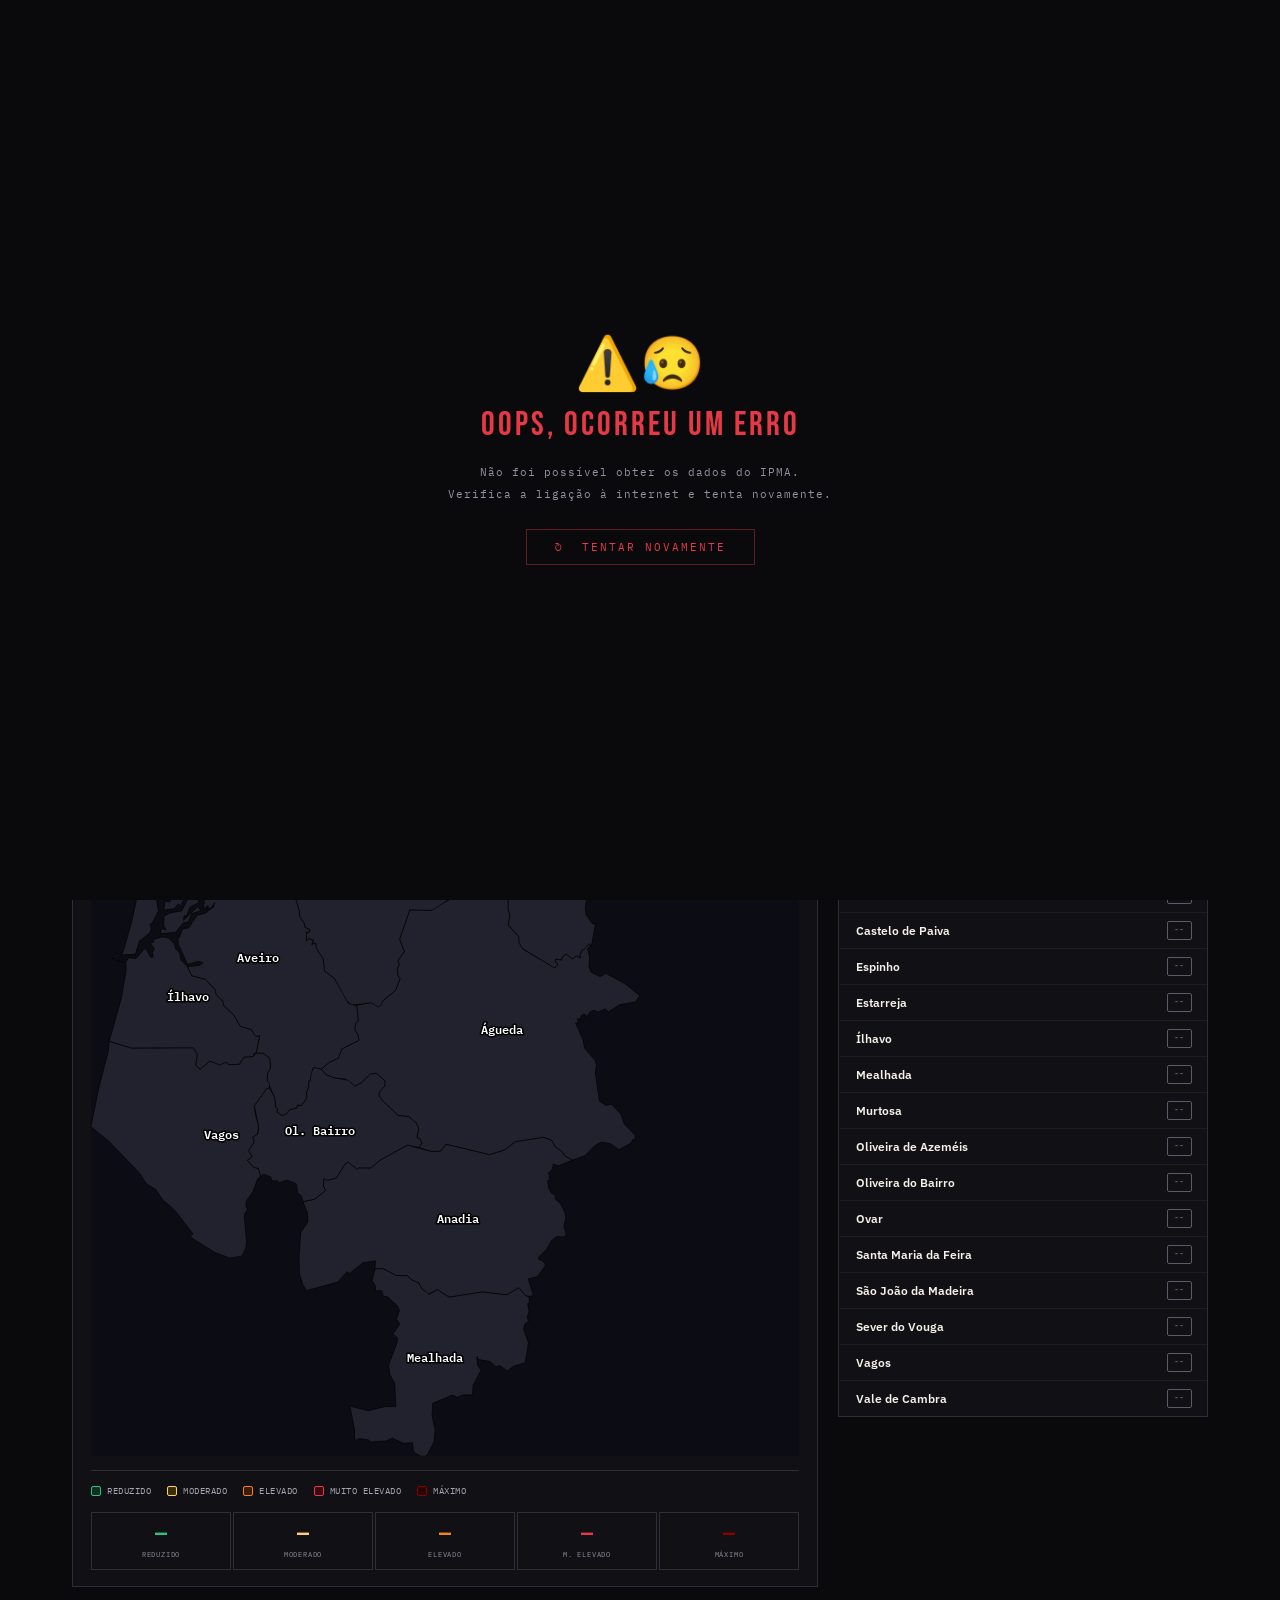
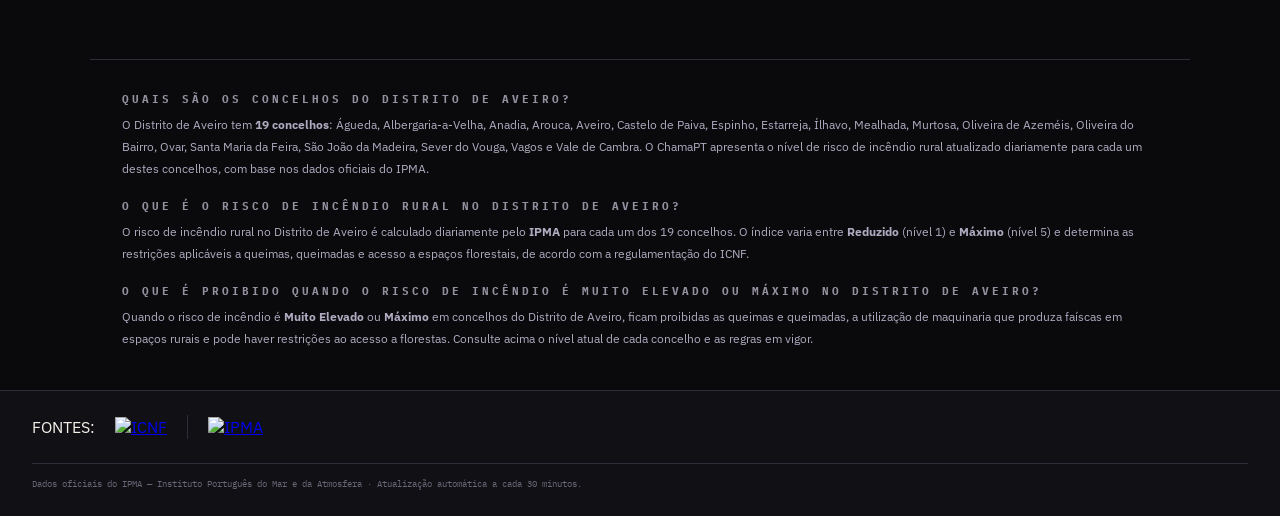
==== aveiro/index.html @ 51143433 "Rename aveiro.html to index.html" ====
<!DOCTYPE html>
<html lang="pt-PT">
<head>
<meta charset="UTF-8">
<meta name="viewport" content="width=device-width, initial-scale=1.0">


<!-- ═══ SEO PRIMÁRIO ═══ -->
<title>Risco de Incêndio Rural — Distrito de Aveiro Hoje | Tempo Real – ChamaPT</title>
<meta name="description" content="Consulte o nível de risco de incêndio rural em cada um dos 19 concelhos do Distrito de Aveiro hoje. Dados oficiais IPMA e ICNF atualizados em tempo real. Saiba o que é proibido e permitido consoante o nível.">
<meta name="keywords" content="risco de incêndio Aveiro, risco incêndio Distrito de Aveiro, incêndio rural Aveiro hoje, IPMA Aveiro, risco incêndio por concelho Aveiro, nível risco incêndio Aveiro, fogos rurais Aveiro, queimadas Aveiro">
<meta name="author" content="ChamaPT">
<meta name="robots" content="index, follow, max-snippet:-1, max-image-preview:large, max-video-preview:-1">
<link rel="canonical" href="https://Chama-pt.github.io/aveiro">
<link rel="sitemap" type="application/xml" title="Sitemap" href="https://Chama-pt.github.io/sitemap.xml">
<link rel="alternate" hreflang="pt-PT" href="https://Chama-pt.github.io/aveiro">
<link rel="alternate" hreflang="x-default" href="https://Chama-pt.github.io/aveiro">

<!-- ═══ OPEN GRAPH ═══ -->
<meta property="og:type" content="website">
<meta property="og:url" content="https://Chama-pt.github.io/aveiro">
<meta property="og:title" content="Risco de Incêndio Rural — Distrito de Aveiro Hoje | Tempo Real – ChamaPT">
<meta property="og:description" content="Risco de incêndio rural por concelho no Distrito de Aveiro — dados oficiais IPMA e ICNF em tempo real. Mapa interativo, previsão e regras de segurança.">
<meta property="og:image" content="https://res.cloudinary.com/deaee7sf6/image/upload/v1774902131/Polish_20260330_211530162_j9eymv.ico">
<meta property="og:image:alt" content="ChamaPT – Risco de Incêndio Rural no Distrito de Aveiro">
<meta property="og:image:width" content="512">
<meta property="og:image:height" content="512">
<meta property="og:locale" content="pt_PT">
<meta property="og:site_name" content="ChamaPT">

<!-- ═══ TWITTER CARD ═══ -->
<meta name="twitter:card" content="summary_large_image">
<meta name="twitter:site" content="@ChamaPT">
<meta name="twitter:title" content="Risco de Incêndio Rural — Distrito de Aveiro Hoje | Tempo Real – ChamaPT">
<meta name="twitter:description" content="Risco de incêndio por concelho no Distrito de Aveiro — dados IPMA em tempo real.">
<meta name="twitter:image" content="https://res.cloudinary.com/deaee7sf6/image/upload/v1774902131/Polish_20260330_211530162_j9eymv.ico">
<meta name="twitter:image:alt" content="ChamaPT – Distrito de Aveiro">

<!-- ═══ GEO / REGIONAL ═══ -->
<meta name="geo.region" content="PT">
<meta name="geo.country" content="Portugal">
<meta name="language" content="Portuguese">
<meta name="content-language" content="pt-PT">
<meta name="geo.placename" content="Aveiro, Portugal">
<meta name="geo.position" content="40.640506;-8.653754">
<meta name="ICBM" content="40.640506, -8.653754">
<meta name="revisit-after" content="1 day">
<meta name="date" content="2026-06-23" scheme="YYYY-MM-DD">

<!-- ═══ PERFORMANCE ═══ -->
<meta http-equiv="X-UA-Compatible" content="IE=edge">
<meta name="theme-color" content="#0a0a0c">
<link rel="preconnect" href="https://fonts.googleapis.com">
<link rel="preconnect" href="https://fonts.gstatic.com" crossorigin>
<link href="https://fonts.googleapis.com/css2?family=Bebas+Neue&family=IBM+Plex+Mono:wght@400;600&family=IBM+Plex+Sans:wght@300;400;600&display=swap" rel="stylesheet">
<link rel="preconnect" href="https://api.ipma.pt">
<link rel="dns-prefetch" href="https://nominatim.openstreetmap.org">

<!-- ═══ ICONS ═══ -->
<link rel="icon" type="image/x-icon" href="https://res.cloudinary.com/deaee7sf6/image/upload/v1774902131/Polish_20260330_211530162_j9eymv.ico">
<link rel="icon" type="image/png" sizes="32x32" href="https://res.cloudinary.com/deaee7sf6/image/upload/v1774902131/Polish_20260330_211530162_j9eymv.ico">
<link rel="apple-touch-icon" sizes="180x180" href="https://res.cloudinary.com/deaee7sf6/image/upload/v1774902131/Polish_20260330_211530162_j9eymv.ico">

<script type="application/ld+json">
{
  "@context": "https://schema.org",
  "@graph": [
    {
      "@type": "Organization",
      "@id": "https://Chama-pt.github.io/#organization",
      "name": "ChamaPT",
      "url": "https://Chama-pt.github.io/",
      "logo": {
        "@type": "ImageObject",
        "url": "https://res.cloudinary.com/deaee7sf6/image/upload/v1774902131/Polish_20260330_211530162_j9eymv.ico",
        "width": 512,
        "height": 512
      }
    },
    {
      "@type": "WebSite",
      "@id": "https://Chama-pt.github.io/#website",
      "url": "https://Chama-pt.github.io/",
      "name": "ChamaPT",
      "description": "Nível de risco de incêndio rural em Portugal em tempo real, por concelho e distrito, com dados oficiais IPMA e ICNF.",
      "inLanguage": "pt-PT",
      "publisher": { "@id": "https://Chama-pt.github.io/#organization" }
    },
    {
      "@type": "WebPage",
      "@id": "https://Chama-pt.github.io/aveiro#webpage",
      "url": "https://Chama-pt.github.io/aveiro",
      "name": "Risco de Incêndio Rural — Distrito de Aveiro Hoje | Tempo Real – ChamaPT",
      "description": "Consulte o nível de risco de incêndio rural em cada um dos 19 concelhos do Distrito de Aveiro hoje. Dados oficiais IPMA e ICNF atualizados em tempo real.",
      "inLanguage": "pt-PT",
      "datePublished": "2026-03-30",
      "dateModified": "2026-06-23",
      "isPartOf": { "@id": "https://Chama-pt.github.io/#website" },
      "breadcrumb": {
        "@type": "BreadcrumbList",
        "itemListElement": [
          {
            "@type": "ListItem",
            "position": 1,
            "name": "ChamaPT",
            "item": "https://Chama-pt.github.io/"
          },
          {
            "@type": "ListItem",
            "position": 2,
            "name": "Distrito de Aveiro",
            "item": "https://Chama-pt.github.io/aveiro"
          }
        ]
      }
    },
    {
      "@type": "FAQPage",
      "@id": "https://Chama-pt.github.io/aveiro#faq",
      "mainEntity": [
        {
          "@type": "Question",
          "name": "Quais são os concelhos do Distrito de Aveiro?",
          "acceptedAnswer": {
            "@type": "Answer",
            "text": "O Distrito de Aveiro tem 19 concelhos: Águeda, Albergaria-a-Velha, Anadia, Arouca, Aveiro, Castelo de Paiva, Espinho, Estarreja, Ílhavo, Mealhada, Murtosa, Oliveira de Azeméis, Oliveira do Bairro, Ovar, Santa Maria da Feira, São João da Madeira, Sever do Vouga, Vagos e Vale de Cambra."
          }
        },
        {
          "@type": "Question",
          "name": "Como consultar o risco de incêndio no meu concelho de Aveiro?",
          "acceptedAnswer": {
            "@type": "Answer",
            "text": "No ChamaPT pode consultar o risco de incêndio de qualquer concelho do Distrito de Aveiro clicando no mapa interativo ou na lista de concelhos. Os dados são atualizados diariamente com base na API oficial do IPMA."
          }
        },
        {
          "@type": "Question",
          "name": "O que é o risco de incêndio rural no Distrito de Aveiro?",
          "acceptedAnswer": {
            "@type": "Answer",
            "text": "O risco de incêndio rural no Distrito de Aveiro é calculado diariamente pelo IPMA para cada um dos 19 concelhos. O índice varia entre Reduzido (nível 1) e Máximo (nível 5) e determina as restrições aplicáveis a queimas, queimadas e acesso a espaços florestais, de acordo com a regulamentação do ICNF."
          }
        },
        {
          "@type": "Question",
          "name": "O que é proibido quando o risco de incêndio é elevado no Distrito de Aveiro?",
          "acceptedAnswer": {
            "@type": "Answer",
            "text": "Quando o risco de incêndio é Muito Elevado ou Máximo em qualquer concelho do Distrito de Aveiro, ficam proibidas as queimas e queimadas, a utilização de maquinaria que produza faíscas em espaços rurais, e pode haver restrições ao acesso a florestas. O ChamaPT indica as regras em vigor para cada nível de risco."
          }
        },
        {
          "@type": "Question",
          "name": "Com que frequência são atualizados os dados do Distrito de Aveiro?",
          "acceptedAnswer": {
            "@type": "Answer",
            "text": "Os dados de risco de incêndio para os 19 concelhos do Distrito de Aveiro são publicados diariamente pelo IPMA. O ChamaPT consulta a API oficial do IPMA em tempo real sempre que a página é carregada."
          }
        }
      ]
    }
  ]
}
</script>
<style>
:root{--red:#e63946;--orange:#f4831f;--yellow:#ffd166;--green:#2ec27e;--bg:#0a0a0c;--surface:#111115;--surface2:#1a1a20;--border:#2e2e38;--text:#f5f0e8;--muted:#a8a4b0;}
*{margin:0;padding:0;box-sizing:border-box;}
body{background:var(--bg);color:var(--text);font-family:'IBM Plex Sans',sans-serif;min-height:100vh;overflow-x:hidden;}
body::before{content:'';position:fixed;bottom:0;left:0;right:0;height:320px;background:linear-gradient(to top,rgba(180,40,0,.10),transparent);pointer-events:none;z-index:0;animation:ambglow 5s ease-in-out infinite alternate;}
@keyframes ambglow{from{opacity:.4}to{opacity:1}}
header{position:sticky;top:0;z-index:100;border-bottom:1px solid var(--border);padding:0 32px;display:flex;align-items:center;justify-content:space-between;height:60px;background:rgba(10,10,12,.97);backdrop-filter:blur(12px);}
.logo{display:flex;align-items:center;gap:12px;text-decoration:none;color:var(--text);}
.logo-tri{width:28px;height:28px;flex-shrink:0;background:var(--red);clip-path:polygon(50% 0%,0% 100%,100% 100%);animation:ptri 2.2s ease-in-out infinite;}
@keyframes ptri{0%,100%{opacity:1;transform:scale(1)}50%{opacity:.65;transform:scale(.93)}}
.logo-text{font-family:'Bebas Neue',sans-serif;font-size:20px;letter-spacing:2px;}
.logo-text span{color:var(--red);}
.hdr-right{display:flex;align-items:center;gap:24px;}
.back-link{font-family:'IBM Plex Mono',monospace;font-size:10px;letter-spacing:2px;text-transform:uppercase;color:var(--muted);text-decoration:none;transition:color .2s;}
.back-link:hover{color:var(--text);}
.page-header{position:relative;z-index:5;max-width:1200px;margin:0 auto;padding:36px 32px 24px;border-bottom:1px solid var(--border);}
.page-tag{font-family:'IBM Plex Mono',monospace;font-size:10px;letter-spacing:3px;text-transform:uppercase;color:var(--red);margin-bottom:10px;display:flex;align-items:center;gap:8px;}
.page-tag::before{content:'';display:inline-block;width:20px;height:1px;background:var(--red);}
.page-title{font-family:'Bebas Neue',sans-serif;font-size:clamp(36px,5vw,64px);line-height:.95;letter-spacing:-1px;margin-bottom:8px;}
.page-title .fire{color:var(--red);}
.page-sub{font-size:13px;color:#c8c2d4;font-weight:300;line-height:1.7;max-width:520px;}
.main-wrap{position:relative;z-index:5;max-width:1200px;margin:0 auto;padding:24px 32px 72px;display:grid;grid-template-columns:1fr 370px;grid-template-rows:auto auto;gap:20px;align-items:start;}
.map-col{grid-column:1;grid-row:1/3;}
.detail-col{grid-column:2;grid-row:1;}
.list-col{grid-column:2;grid-row:2;}
.section-label{font-family:'IBM Plex Mono',monospace;font-size:10px;letter-spacing:4px;text-transform:uppercase;color:#9590a0;margin-bottom:12px;display:flex;align-items:center;gap:12px;}
.section-label::after{content:'';flex:1;height:1px;background:var(--border);}
.map-card{background:var(--surface);border:1px solid var(--border);padding:18px 18px 16px;}
.map-hint{font-family:'IBM Plex Mono',monospace;font-size:9px;letter-spacing:1.5px;text-transform:uppercase;color:#5e5a6e;text-align:center;margin-bottom:10px;}
#aveiro-svg{width:100%;height:auto;display:block;}
.c-path{stroke:#000;stroke-width:0.5;transition:filter .18s,stroke-width .18s,stroke .18s;cursor:pointer;}
.c-path:hover{filter:brightness(1.45);stroke:#fff;stroke-width:1.4;}
.c-path.active{stroke:#fff;stroke-width:2;filter:brightness(1.6);}
.c-lbl{font-family:'IBM Plex Mono',monospace;font-size:7px;font-weight:600;fill:#fff;text-anchor:middle;dominant-baseline:middle;pointer-events:none;user-select:none;paint-order:stroke fill;stroke:#000;stroke-width:2.5;stroke-linejoin:round;}
.c-lbl.xs{font-size:9px;}
.c-lbl.sm{font-size:11px;}
.legend{display:flex;flex-wrap:wrap;gap:8px 16px;margin-top:14px;padding-top:14px;border-top:1px solid var(--border);}
.leg-item{display:flex;align-items:center;gap:6px;font-family:'IBM Plex Mono',monospace;font-size:9px;color:var(--muted);text-transform:uppercase;letter-spacing:.5px;}
.leg-dot{width:10px;height:10px;border-radius:2px;flex-shrink:0;}
.stats-bar{display:grid;grid-template-columns:repeat(5,1fr);gap:2px;margin:16px 0 0;}
.stat-item{background:var(--surface);border:1px solid var(--border);padding:10px 6px;text-align:center;}
.stat-num{font-family:'Bebas Neue',sans-serif;font-size:24px;letter-spacing:1px;line-height:1;}
.stat-lbl{font-family:'IBM Plex Mono',monospace;font-size:7px;letter-spacing:.8px;color:#9590a0;text-transform:uppercase;margin-top:3px;}
.empty-panel{background:var(--surface);border:1px solid var(--border);padding:32px 20px;text-align:center;}
.empty-icon{font-size:32px;margin-bottom:10px;display:block;animation:float 3s ease-in-out infinite;}
@keyframes float{0%,100%{transform:translateY(0)}50%{transform:translateY(-6px)}}
.empty-title{font-family:'Bebas Neue',sans-serif;font-size:17px;letter-spacing:3px;color:var(--muted);margin-bottom:5px;}
.empty-sub{font-family:'IBM Plex Mono',monospace;font-size:9.5px;color:#5e5a6e;letter-spacing:1px;line-height:1.8;}
.detail-panel{background:var(--surface);border:1px solid var(--border);overflow:hidden;animation:fup .3s ease both;}
@keyframes fup{from{opacity:0;transform:translateY(8px)}to{opacity:1;transform:none}}
.detail-top{padding:16px 18px 13px;border-bottom:1px solid var(--border);}
.detail-label{font-family:'IBM Plex Mono',monospace;font-size:9px;letter-spacing:3px;text-transform:uppercase;color:var(--muted);margin-bottom:4px;}
.detail-name{font-family:'Bebas Neue',sans-serif;font-size:28px;letter-spacing:2px;line-height:1;margin-bottom:4px;}
.detail-date{font-family:'IBM Plex Mono',monospace;font-size:9px;color:#5e5a6e;letter-spacing:1px;text-transform:uppercase;}
.detail-gauge-row{display:flex;align-items:center;gap:16px;padding:16px 18px;border-bottom:1px solid var(--border);}
#d-gauge-svg{width:95px;height:95px;flex-shrink:0;}
.detail-rcm-label{font-family:'Bebas Neue',sans-serif;font-size:clamp(19px,5.2vw,26px);letter-spacing:1px;line-height:1.15;margin-bottom:8px;word-break:break-word;}
.detail-pills{display:flex;flex-wrap:wrap;gap:4px;}
.pill{font-size:8px;font-family:'IBM Plex Mono',monospace;letter-spacing:.5px;padding:3px 7px;border:1px solid var(--border);color:#a8a4b0;text-transform:uppercase;border-radius:2px;}
.pill.ok{border-color:rgba(46,194,126,.5);color:#2ec27e;background:rgba(46,194,126,.07);}
.pill.no{border-color:rgba(230,57,70,.5);color:#e63946;background:rgba(230,57,70,.07);}
.detail-rules{padding:13px 18px 16px;}
.rules-title{font-family:'IBM Plex Mono',monospace;font-size:9px;letter-spacing:3px;text-transform:uppercase;color:var(--muted);margin-bottom:10px;}
.rules-cols{display:grid;grid-template-columns:1fr 1fr;gap:8px;}
.rule-block{padding:10px 12px;border:1px solid var(--border);background:var(--surface2);}
.rule-block.no{border-left:2px solid var(--red);}
.rule-block.ok{border-left:2px solid var(--green);}
.rule-head-sm{font-family:'Bebas Neue',sans-serif;font-size:12px;letter-spacing:2px;margin-bottom:6px;}
.rule-head-sm.r{color:var(--red);}
.rule-head-sm.g{color:var(--green);}
.rule-ul{list-style:none;display:flex;flex-direction:column;gap:4px;}
.rule-ul li{font-size:10.5px;color:#b0aac0;padding-left:12px;position:relative;line-height:1.5;}
.rule-ul li::before{content:'--';position:absolute;left:0;color:var(--border);}
.concelhos-card{background:var(--surface);border:1px solid var(--border);overflow:hidden;}
.concelhos-header{padding:11px 15px;border-bottom:1px solid var(--border);font-family:'IBM Plex Mono',monospace;font-size:9px;letter-spacing:3px;text-transform:uppercase;color:var(--muted);display:flex;justify-content:space-between;align-items:center;}
.c-row{display:flex;align-items:center;justify-content:space-between;padding:8px 15px;border-bottom:1px solid rgba(46,46,56,.4);cursor:pointer;transition:background .15s;border-left:2px solid transparent;}
.c-row:last-child{border-bottom:none;}
.c-row:hover{background:var(--surface2);}
.c-row.active{background:rgba(46,46,56,.7);}
.c-row-name{font-family:'IBM Plex Sans',sans-serif;font-size:12px;font-weight:600;color:var(--text);}
.c-badge{font-family:'Bebas Neue',sans-serif;font-size:11px;letter-spacing:1.5px;padding:2px 7px;border:1px solid;border-radius:2px;}
#loading-overlay{position:fixed;inset:0;z-index:999;background:#0a0a0c;display:flex;flex-direction:column;align-items:center;justify-content:center;gap:20px;transition:opacity .5s ease;}
#loading-overlay.hidden{opacity:0;pointer-events:none;}
.loading-tri{width:52px;height:52px;background:var(--red);clip-path:polygon(50% 0%,0% 100%,100% 100%);animation:pulse-load 1s ease-in-out infinite alternate;}
@keyframes pulse-load{from{opacity:.3;transform:scale(.85)}to{opacity:1;transform:scale(1)}}
.loading-text{font-family:'IBM Plex Mono',monospace;font-size:13px;letter-spacing:5px;color:#9590a0;text-transform:uppercase;animation:blink 1.2s ease-in-out infinite;}
#error-overlay{position:fixed;inset:0;z-index:999;background:#0a0a0c;display:none;flex-direction:column;align-items:center;justify-content:center;gap:16px;padding:32px;text-align:center;}
#error-overlay.visible{display:flex;}
.error-title{font-family:'Bebas Neue',sans-serif;font-size:34px;letter-spacing:3px;color:var(--red);}
.error-msg{font-family:'IBM Plex Mono',monospace;font-size:11px;color:#9590a0;letter-spacing:1px;line-height:2;}
.error-retry{margin-top:8px;font-family:'IBM Plex Mono',monospace;font-size:11px;letter-spacing:2px;color:var(--red);text-transform:uppercase;background:none;border:1px solid rgba(230,57,70,.4);padding:10px 28px;cursor:pointer;transition:background .2s;}
.error-retry:hover{background:rgba(230,57,70,.08);}
footer{position:relative;z-index:5;border-top:1px solid var(--border);padding:24px 32px;display:flex;justify-content:space-between;align-items:center;flex-wrap:wrap;gap:12px;background:var(--surface);}
.map-zoom-controls{display:flex;gap:6px;justify-content:flex-end;margin-bottom:8px;}
.map-zoom-btn{font-family:'IBM Plex Mono',monospace;font-size:13px;width:28px;height:28px;display:flex;align-items:center;justify-content:center;background:var(--surface2);border:1px solid var(--border);color:var(--muted);cursor:pointer;transition:color .15s,border-color .15s;user-select:none;line-height:1;}
.map-zoom-btn:hover{color:var(--text);border-color:#5e5a6e;}
.map-zoom-wrap{overflow:hidden;position:relative;cursor:grab;}
.map-zoom-wrap:active{cursor:grabbing;}
.map-zoom-wrap.dragging{cursor:grabbing;}
@media(max-width:900px){.main-wrap{grid-template-columns:1fr;grid-template-rows:auto auto auto;}.map-col{grid-column:1;grid-row:1;}.detail-col{grid-column:1;grid-row:2;}.list-col{grid-column:1;grid-row:3;}}
@media(max-width:600px){header,.page-header,.main-wrap,footer{padding-left:16px;padding-right:16px;}.rules-cols{grid-template-columns:1fr;}}
.footer-logos {
  display: flex;
  align-items: center;
  gap: 20px;
}

.footer-logos img {
  height: 28px;
  width: auto;
  max-width: 800px;
  transition: opacity .2s;
}

/* ── District Dropdown ── */
.district-dropdown{position:relative;z-index:200;}
.dd-trigger{font-family:'IBM Plex Mono',monospace;font-size:10px;letter-spacing:2px;text-transform:uppercase;color:var(--muted);background:none;border:1px solid var(--border);padding:6px 12px;cursor:pointer;display:flex;align-items:center;gap:8px;transition:color .2s,border-color .2s;}
.dd-trigger:hover{color:var(--text);border-color:#5e5a6e;}
.dd-trigger.open{color:var(--text);border-color:var(--red);}
.dd-trigger .dd-arrow{font-size:8px;transition:transform .25s;display:inline-block;}
.dd-trigger.open .dd-arrow{transform:rotate(180deg);}
.dd-trigger .dd-current{color:var(--red);}
.dd-menu{position:absolute;top:calc(100% + 6px);right:0;min-width:220px;background:rgba(10,10,12,.98);border:1px solid var(--border);backdrop-filter:blur(16px);display:none;flex-direction:column;max-height:380px;overflow-y:auto;animation:ddIn .18s ease both;}
.dd-menu.open{display:flex;}
@keyframes ddIn{from{opacity:0;transform:translateY(-6px)}to{opacity:1;transform:none}}
.dd-menu::-webkit-scrollbar{width:4px;}
.dd-menu::-webkit-scrollbar-track{background:transparent;}
.dd-menu::-webkit-scrollbar-thumb{background:var(--border);border-radius:2px;}
.dd-section-title{font-family:'IBM Plex Mono',monospace;font-size:8px;letter-spacing:3px;text-transform:uppercase;color:#5e5a6e;padding:8px 14px 4px;border-bottom:1px solid rgba(46,46,56,.5);}
.dd-item{font-family:'IBM Plex Mono',monospace;font-size:10px;letter-spacing:1.5px;text-transform:uppercase;color:var(--muted);padding:8px 14px;text-decoration:none;display:flex;align-items:center;justify-content:space-between;transition:background .12s,color .12s;border-left:2px solid transparent;}
.dd-item:hover{background:var(--surface2);color:var(--text);}
.dd-item.active{color:var(--red);border-left-color:var(--red);background:rgba(230,57,70,.05);}
.dd-item .dd-tag{font-size:7px;letter-spacing:.5px;padding:1px 5px;border:1px solid var(--border);border-radius:2px;color:#5e5a6e;}
.dd-item.active .dd-tag{border-color:rgba(230,57,70,.3);color:var(--red);}

</style>
</head>
<body>
<div id="loading-overlay"><div class="loading-tri"></div><div class="loading-text">A Carregar...</div></div>
<div id="error-overlay"><div style="font-size:52px;line-height:1">&#x26A0;&#xFE0F;&#x1F625;</div><div class="error-title">Oops, ocorreu um erro</div><div class="error-msg">Não foi possível obter os dados do IPMA.<br>Verifica a ligação à internet e tenta novamente.</div><button class="error-retry" onclick="retryLoad()">&#x21BB; &nbsp;Tentar novamente</button></div>
<header>
<a class="logo" href="https://Chama-pt.github.io/"><div class="logo-tri"></div><div class="logo-text"><span>Chama</span>PT</div></a>
<div class="hdr-right">
<div class="district-dropdown">
  <button class="dd-trigger" id="dd-trigger">
    <span>Distrito:</span><span class="dd-current" id="dd-current">—</span><span class="dd-arrow">&#9660;</span>
  </button>
  <div class="dd-menu" id="dd-menu"></div>
</div>
</div>
</header>
<div class="page-header">
<div class="page-tag">Risco de Incêndio Rural &mdash; Tempo Real</div>
<h1 class="page-title">DISTRITO DE <span class="fire">AVEIRO</span></h1>
<p class="page-sub">Clique num concelho no mapa para ver o nível de risco de incêndio rural com dados em tempo real do IPMA.</p>
</div>
<div class="main-wrap">
  <div class="map-col">
    <div class="section-label">Mapa do Distrito &middot; 19 Concelhos</div>
    <div class="map-card">
      <div style="display:flex;align-items:center;justify-content:space-between;margin-bottom:10px;">
        <div class="map-hint" style="margin-bottom:0">&#9650; Clique num concelho</div>
        <div class="map-zoom-controls" style="margin-bottom:0">
          <button class="map-zoom-btn" id="zoom-in" title="Zoom in">+</button>
          <button class="map-zoom-btn" id="zoom-out" title="Zoom out">−</button>
          <button class="map-zoom-btn" id="zoom-reset" title="Reset" style="font-size:10px;width:auto;padding:0 6px">↺</button>
        </div>
      </div>
      <div class="map-zoom-wrap">
<!--
  Aveiro district SVG map — 19 municipalities
  viewBox: 0 0 553 854
-->
<svg id="aveiro-svg" viewBox="0 0 553 854" xmlns="http://www.w3.org/2000/svg">
<rect width="553" height="854" fill="#0c0c14"/>

<!-- Águeda -->
<path id="c-0101" class="c-path" data-dico="0101" data-name="Águeda"
  d="M 277.2,610.2 L 273.2,615.7 L 265.7,615.9 L 256.0,612.7 L 258.5,609.7 L 257.1,606.1 L 254.5,604.9 L 256.0,598.1 L 254.1,593.7 L 248.2,588.6 L 240.0,587.8 L 227.3,575.8 L 224.8,571.8 L 225.5,568.8 L 229.5,564.8 L 229.6,560.7 L 222.8,554.8 L 218.0,555.6 L 211.2,562.3 L 206.0,564.9 L 198.7,559.3 L 189.6,558.5 L 183.6,555.9 L 179.8,551.5 L 186.2,546.2 L 193.1,543.0 L 196.0,535.7 L 209.3,529.0 L 208.4,524.7 L 205.9,520.5 L 206.9,515.3 L 208.8,513.8 L 207.4,501.7 L 218.6,499.6 L 224.9,502.9 L 227.7,498.4 L 237.8,490.1 L 241.4,480.8 L 239.6,478.4 L 239.2,472.7 L 240.7,470.5 L 239.9,466.5 L 244.7,459.6 L 241.0,450.2 L 249.0,427.1 L 266.2,427.6 L 269.3,424.6 L 288.4,415.1 L 292.6,414.4 L 297.6,419.2 L 309.3,414.9 L 314.8,416.1 L 323.0,411.2 L 325.1,413.6 L 326.0,418.5 L 325.8,426.5 L 327.2,431.7 L 325.9,439.1 L 334.3,448.3 L 334.3,452.5 L 337.5,457.9 L 362.4,472.5 L 364.7,469.6 L 362.5,467.6 L 362.8,465.7 L 367.5,466.3 L 368.2,463.5 L 371.5,461.6 L 375.8,465.4 L 379.3,463.0 L 382.4,464.6 L 381.7,462.4 L 383.7,458.1 L 384.9,458.4 L 385.3,456.6 L 389.1,453.5 L 389.7,455.6 L 387.8,457.6 L 389.4,463.2 L 388.9,471.8 L 390.6,475.8 L 397.7,479.3 L 401.9,476.6 L 417.1,484.8 L 428.7,494.2 L 425.2,499.1 L 413.2,501.1 L 404.2,506.9 L 401.6,504.4 L 396.3,507.0 L 392.8,505.6 L 389.6,506.9 L 386.9,511.5 L 386.3,508.9 L 384.9,508.6 L 382.7,509.8 L 382.5,512.4 L 380.0,512.1 L 380.7,515.4 L 378.5,515.5 L 384.2,528.6 L 385.6,535.3 L 393.8,544.9 L 394.8,548.7 L 393.9,554.8 L 397.2,576.6 L 402.3,579.9 L 406.7,578.9 L 414.0,587.1 L 416.5,594.4 L 425.0,603.1 L 424.9,606.4 L 422.9,606.8 L 422.0,609.1 L 412.4,614.6 L 405.9,609.8 L 398.9,608.4 L 393.6,611.1 L 385.7,619.2 L 376.1,622.6 L 370.2,619.6 L 367.7,615.7 L 362.6,612.3 L 359.7,607.0 L 353.4,604.9 L 331.7,608.2 L 322.9,614.8 L 311.4,618.4 L 277.2,610.2 Z" fill="#22222e"/>
<text class="c-lbl xs" x="321.4" y="521.6">Águeda</text>

<!-- Albergaria-a-Velha -->
<path id="c-0102" class="c-path" data-dico="0102" data-name="Albergaria-a-Velha"
  d="M 203.5,501.6 L 198.7,497.0 L 190.1,480.7 L 182.3,474.8 L 181.2,465.1 L 175.9,457.3 L 175.4,453.0 L 172.4,454.3 L 174.0,451.0 L 170.5,449.9 L 168.2,451.6 L 168.4,444.2 L 170.3,444.9 L 171.0,442.7 L 167.0,440.8 L 166.5,437.5 L 163.0,432.9 L 162.8,428.5 L 159.1,416.3 L 156.1,413.5 L 148.7,412.6 L 145.3,406.9 L 145.3,404.1 L 142.8,401.6 L 135.0,396.1 L 131.0,395.7 L 127.3,391.1 L 123.0,390.6 L 122.7,384.1 L 121.1,381.0 L 124.2,381.5 L 128.0,384.8 L 135.7,379.2 L 133.7,376.5 L 142.4,380.1 L 143.4,380.6 L 142.9,383.1 L 139.2,387.0 L 139.3,391.2 L 144.8,394.3 L 146.4,392.9 L 154.1,393.1 L 160.3,396.0 L 160.5,399.4 L 162.1,401.5 L 168.7,401.2 L 173.0,407.2 L 172.5,410.3 L 174.3,415.3 L 176.5,415.1 L 177.3,417.0 L 189.0,416.5 L 192.8,415.5 L 193.9,413.6 L 196.4,415.9 L 207.7,397.1 L 216.9,390.2 L 216.6,385.1 L 212.4,379.2 L 212.0,373.4 L 206.8,372.1 L 203.9,361.6 L 203.8,359.0 L 206.0,355.5 L 203.9,352.8 L 200.9,341.3 L 205.0,335.5 L 211.0,337.6 L 213.5,340.5 L 219.1,342.3 L 223.6,341.8 L 226.3,340.4 L 228.3,336.8 L 227.9,329.3 L 233.0,330.9 L 235.7,328.6 L 242.8,327.9 L 245.1,325.4 L 251.0,322.9 L 257.4,325.2 L 263.4,319.0 L 269.4,322.2 L 277.9,320.1 L 279.9,323.9 L 279.1,325.1 L 283.2,328.8 L 293.0,332.5 L 292.7,333.6 L 298.5,334.5 L 299.0,350.6 L 296.8,356.1 L 297.4,360.4 L 293.7,385.5 L 292.6,414.4 L 278.4,419.7 L 266.2,427.6 L 249.0,427.1 L 241.0,450.2 L 244.7,459.6 L 239.9,466.5 L 240.7,470.5 L 239.2,472.7 L 239.6,478.4 L 241.4,480.8 L 237.8,490.1 L 227.7,498.4 L 226.4,501.8 L 224.4,503.0 L 218.6,499.6 L 203.5,501.6 Z" fill="#22222e"/>
<text class="c-lbl xs" x="251.2" y="400.3">Albergaria</text>

<!-- Anadia -->
<path id="c-0103" class="c-path" data-dico="0103" data-name="Anadia"
  d="M 349.6,700.3 L 353.1,701.5 L 355.0,704.8 L 348.8,713.6 L 341.5,715.3 L 345.3,727.7 L 343.5,729.1 L 339.5,728.5 L 334.0,722.3 L 324.9,727.9 L 305.6,725.6 L 279.7,729.7 L 270.5,723.8 L 263.4,727.2 L 258.5,723.2 L 255.9,718.5 L 250.2,716.1 L 247.4,713.0 L 238.1,712.7 L 228.2,707.4 L 221.8,707.7 L 222.2,701.2 L 212.0,703.0 L 202.0,711.2 L 199.9,709.8 L 192.8,717.9 L 168.4,724.5 L 165.7,720.4 L 162.8,711.6 L 162.5,698.1 L 163.8,679.2 L 169.4,670.9 L 169.1,664.0 L 165.6,655.0 L 174.5,653.2 L 183.2,646.4 L 181.5,642.8 L 182.0,636.5 L 184.7,638.3 L 191.7,636.6 L 198.3,625.7 L 200.9,624.2 L 208.2,629.9 L 209.2,628.6 L 218.5,628.7 L 226.2,622.4 L 247.2,610.8 L 265.7,615.9 L 273.2,615.7 L 277.2,610.2 L 311.4,618.4 L 322.9,614.8 L 331.7,608.2 L 353.4,604.9 L 359.7,607.0 L 362.6,612.3 L 367.7,615.7 L 370.2,619.6 L 376.1,622.6 L 365.1,627.1 L 361.1,625.7 L 360.3,629.7 L 356.9,633.2 L 358.4,634.1 L 357.6,636.6 L 359.2,637.4 L 356.7,638.6 L 357.4,644.4 L 359.8,648.5 L 362.7,650.1 L 362.6,652.9 L 366.8,656.9 L 370.3,664.0 L 370.9,667.9 L 369.4,673.9 L 371.2,680.9 L 369.1,682.7 L 363.9,682.2 L 359.9,685.2 L 355.5,692.7 L 349.8,698.2 L 349.6,700.3 Z" fill="#22222e"/>
<text class="c-lbl xs" x="286.6" y="669.2">Anadia</text>

<!-- Arouca -->
<path id="c-0104" class="c-path" data-dico="0104" data-name="Arouca"
  d="M 424.1,237.3 L 401.4,250.8 L 396.8,236.8 L 392.1,228.1 L 386.8,222.2 L 378.4,217.3 L 372.5,211.6 L 366.8,209.0 L 363.7,205.6 L 355.6,205.7 L 348.5,203.6 L 339.3,195.2 L 334.1,196.5 L 332.1,194.1 L 327.4,193.0 L 324.8,189.4 L 320.8,190.2 L 316.9,187.8 L 317.5,186.6 L 316.4,185.8 L 309.5,185.4 L 308.4,177.3 L 299.2,162.6 L 294.8,162.5 L 291.1,160.2 L 288.1,155.6 L 280.3,153.9 L 282.6,149.7 L 278.9,144.6 L 282.3,143.3 L 284.0,140.6 L 279.2,135.5 L 279.8,134.2 L 278.4,132.2 L 280.6,130.9 L 279.6,128.1 L 283.1,125.9 L 282.6,124.5 L 284.8,119.9 L 283.0,117.6 L 283.3,115.8 L 284.3,114.6 L 288.2,116.1 L 289.1,114.6 L 291.3,115.2 L 297.4,104.0 L 301.4,103.1 L 307.6,96.1 L 308.7,91.7 L 313.3,87.3 L 314.2,83.9 L 318.2,81.4 L 322.5,82.2 L 324.8,80.6 L 329.3,82.4 L 337.5,81.3 L 340.0,83.2 L 339.0,85.2 L 342.1,85.0 L 342.9,86.9 L 339.6,87.8 L 336.4,94.3 L 338.3,97.4 L 339.4,96.3 L 338.2,94.6 L 339.1,93.3 L 340.5,93.4 L 341.9,96.6 L 342.8,93.5 L 345.1,94.6 L 348.1,93.1 L 349.2,95.9 L 353.0,98.8 L 351.1,103.8 L 354.7,102.3 L 355.0,105.3 L 357.3,103.4 L 358.4,105.5 L 363.9,102.5 L 366.0,105.8 L 368.3,106.3 L 368.6,108.1 L 366.4,107.6 L 365.3,109.5 L 367.5,113.4 L 366.2,114.1 L 367.1,116.1 L 366.0,117.2 L 367.8,118.2 L 368.8,122.7 L 377.6,125.5 L 388.4,125.0 L 422.8,119.7 L 432.6,124.2 L 429.6,115.1 L 431.1,112.2 L 429.2,95.6 L 430.5,84.8 L 434.8,85.7 L 437.0,84.0 L 437.7,83.0 L 435.2,78.2 L 438.9,76.6 L 437.2,72.8 L 444.3,68.5 L 452.0,70.7 L 452.5,72.8 L 458.4,71.0 L 461.9,75.3 L 455.4,82.1 L 457.8,85.2 L 458.1,88.1 L 454.5,91.8 L 465.7,89.6 L 469.3,87.3 L 482.2,97.9 L 483.8,96.6 L 488.6,97.5 L 489.1,99.0 L 492.8,100.2 L 495.9,96.6 L 498.6,97.5 L 502.7,102.7 L 510.3,108.2 L 518.1,108.1 L 525.4,101.7 L 529.2,94.2 L 529.8,88.5 L 536.4,85.6 L 539.9,81.6 L 541.4,83.1 L 545.1,71.1 L 547.1,71.1 L 551.5,75.8 L 552.0,84.7 L 550.7,87.8 L 553.0,98.6 L 544.2,106.7 L 543.2,113.6 L 540.5,113.6 L 531.1,122.6 L 526.7,133.6 L 520.4,136.7 L 518.5,140.9 L 520.3,154.4 L 522.9,157.4 L 522.8,161.7 L 526.2,165.4 L 528.2,172.9 L 526.3,174.5 L 524.7,188.1 L 523.0,189.5 L 522.1,194.0 L 524.8,197.9 L 532.0,202.3 L 531.9,206.5 L 535.6,211.1 L 534.9,215.0 L 536.4,220.1 L 542.0,227.2 L 539.3,239.7 L 524.6,245.9 L 517.6,246.1 L 510.4,240.7 L 505.2,239.7 L 490.8,228.0 L 472.4,249.4 L 459.8,246.8 L 440.1,229.6 L 424.1,237.3 Z" fill="#22222e"/>
<text class="c-lbl xs" x="407.5" y="170.0">Arouca</text>

<!-- Aveiro -->
<path id="c-0105" class="c-path" data-dico="0105" data-name="Aveiro"
  d="M 170.2,561.0 L 170.1,566.0 L 168.4,569.5 L 168.7,573.8 L 164.7,580.0 L 161.3,579.7 L 160.9,581.9 L 155.0,583.5 L 152.6,586.6 L 149.3,587.9 L 145.2,585.0 L 145.7,582.5 L 144.2,581.4 L 143.4,573.7 L 137.5,560.1 L 137.9,554.9 L 140.2,550.8 L 139.6,543.0 L 134.4,539.2 L 128.9,539.1 L 131.8,525.4 L 128.9,526.2 L 125.0,520.7 L 116.8,518.3 L 111.4,509.2 L 103.2,501.3 L 102.9,498.5 L 97.7,493.3 L 96.5,488.7 L 89.3,481.6 L 78.6,478.6 L 75.2,471.6 L 85.1,470.4 L 87.6,468.3 L 83.3,467.4 L 75.6,469.8 L 68.1,453.8 L 68.1,448.5 L 69.2,448.5 L 71.4,442.0 L 76.2,441.3 L 82.9,431.3 L 89.3,429.8 L 95.7,425.0 L 96.6,421.5 L 93.7,425.7 L 90.8,426.5 L 91.8,424.8 L 91.1,423.9 L 87.3,426.8 L 88.7,421.5 L 87.8,417.7 L 89.5,414.4 L 93.7,413.0 L 95.5,415.9 L 97.0,415.9 L 95.7,414.2 L 96.8,413.5 L 101.2,416.5 L 99.6,413.0 L 103.0,411.2 L 98.8,411.8 L 97.7,410.0 L 93.3,411.2 L 91.9,406.2 L 92.8,402.9 L 91.3,402.9 L 92.6,398.2 L 90.4,399.7 L 89.1,393.7 L 94.4,389.0 L 96.6,385.1 L 106.3,382.7 L 109.0,384.5 L 110.7,383.7 L 110.7,381.9 L 107.8,380.7 L 107.2,377.1 L 111.0,377.7 L 116.9,382.7 L 121.1,381.0 L 122.7,384.1 L 123.0,390.6 L 127.3,391.1 L 131.0,395.7 L 135.0,396.1 L 142.8,401.6 L 145.3,404.1 L 145.3,406.9 L 148.7,412.6 L 156.1,413.5 L 159.1,416.3 L 162.8,428.5 L 163.0,432.9 L 166.5,437.5 L 167.0,440.8 L 171.0,442.7 L 170.3,444.9 L 168.4,444.2 L 168.2,451.6 L 169.8,449.9 L 173.7,450.6 L 172.4,454.3 L 175.4,453.0 L 175.9,457.3 L 181.2,465.1 L 182.3,474.8 L 190.1,480.7 L 201.2,500.4 L 207.5,502.0 L 208.8,513.8 L 206.9,515.3 L 205.9,520.5 L 208.4,524.7 L 209.3,529.0 L 196.0,535.7 L 193.1,543.0 L 186.2,546.2 L 179.9,551.5 L 173.5,550.5 L 171.3,560.5 L 170.2,561.0 Z M 91.5,407.0 L 92.6,411.2 L 88.7,412.3 L 89.5,407.3 L 91.5,407.0 Z M 90.8,386.6 L 94.2,388.0 L 89.9,391.9 L 88.7,391.9 L 87.9,389.5 L 86.2,390.7 L 84.7,389.2 L 87.1,385.7 L 90.8,386.6 Z M 75.1,471.3 L 75.1,471.4 L 75.1,471.3 L 75.1,471.3 Z M 53.0,403.2 L 50.4,413.2 L 52.6,428.0 L 48.0,437.2 L 46.2,438.4 L 47.0,442.3 L 45.8,445.2 L 37.8,451.5 L 34.7,461.8 L 23.9,462.3 L 16.6,465.6 L 19.0,463.0 L 24.3,461.5 L 25.9,457.1 L 32.1,435.2 L 40.0,398.1 L 53.7,402.2 L 53.0,403.2 Z M 81.1,412.0 L 84.4,414.4 L 83.3,418.0 L 84.2,421.5 L 77.4,425.0 L 74.5,431.8 L 72.7,431.8 L 72.3,435.5 L 82.9,425.0 L 84.0,424.8 L 85.6,427.8 L 78.7,430.1 L 76.0,436.6 L 71.8,437.5 L 66.3,444.6 L 54.8,445.8 L 54.1,443.5 L 55.9,441.7 L 58.6,442.8 L 56.8,439.3 L 57.0,432.2 L 61.7,429.5 L 70.9,428.0 L 76.2,417.7 L 77.8,418.3 L 76.9,415.6 L 78.5,412.0 L 80.0,410.9 L 81.1,412.0 Z M 82.9,397.2 L 84.8,397.5 L 86.8,402.5 L 82.9,404.4 L 75.4,404.4 L 73.9,410.3 L 70.8,413.2 L 71.2,415.9 L 69.9,415.9 L 73.1,417.4 L 70.0,423.9 L 68.1,422.4 L 64.9,426.3 L 56.8,427.2 L 57.9,420.3 L 61.7,421.0 L 63.2,415.6 L 68.8,415.0 L 62.6,414.2 L 61.0,419.2 L 57.9,419.5 L 57.5,412.7 L 58.6,410.0 L 67.7,405.2 L 68.8,402.3 L 67.9,400.5 L 78.0,397.5 L 76.9,398.5 L 77.6,399.0 L 80.0,396.4 L 82.9,397.2 Z M 78.9,406.2 L 79.1,408.2 L 83.1,408.2 L 83.1,409.0 L 77.4,409.7 L 75.1,415.9 L 72.0,414.4 L 76.5,405.2 L 78.9,406.2 Z M 64.3,401.0 L 64.5,403.5 L 66.3,404.7 L 60.3,407.7 L 58.6,407.3 L 59.2,405.2 L 57.5,405.2 L 58.8,402.0 L 60.8,403.8 L 63.4,399.3 L 64.3,401.0 Z M 67.2,393.4 L 64.5,394.9 L 64.3,397.5 L 61.7,397.5 L 65.7,391.9 L 68.9,391.4 L 67.2,393.4 Z" fill="#22222e"/>
<text class="c-lbl xs" x="130.1" y="465.8">Aveiro</text>

<!-- CastelodePaiva -->
<path id="c-0106" class="c-path" data-dico="0106" data-name="CastelodePaiva"
  d="M 435.6,79.6 L 437.6,83.1 L 434.8,85.7 L 430.5,84.8 L 429.2,95.6 L 431.1,112.2 L 429.6,115.1 L 432.6,124.2 L 422.8,119.7 L 388.4,125.0 L 377.6,125.5 L 368.8,122.7 L 367.8,118.2 L 366.0,117.2 L 367.1,116.1 L 366.2,114.1 L 367.5,113.4 L 365.3,109.5 L 368.7,107.4 L 364.2,102.6 L 360.7,103.2 L 358.4,105.5 L 357.3,103.4 L 355.0,105.3 L 354.7,102.3 L 351.1,103.8 L 353.0,98.8 L 349.2,95.9 L 348.1,93.1 L 345.1,94.6 L 342.8,93.5 L 341.9,96.6 L 340.5,93.4 L 339.1,93.3 L 338.2,94.6 L 339.4,96.3 L 338.3,97.3 L 336.6,93.8 L 339.6,87.8 L 342.9,86.3 L 342.0,84.9 L 339.0,85.2 L 340.0,83.2 L 337.5,81.3 L 318.2,81.4 L 317.6,73.8 L 315.3,71.1 L 317.3,68.7 L 316.8,64.9 L 319.0,63.1 L 318.8,60.3 L 313.7,57.3 L 309.1,57.4 L 305.1,50.8 L 305.6,44.8 L 307.1,43.1 L 306.3,38.6 L 308.6,36.2 L 306.5,30.1 L 320.4,32.8 L 329.1,31.3 L 340.3,41.5 L 347.6,42.1 L 351.2,39.6 L 358.5,28.6 L 363.7,23.7 L 374.6,22.5 L 384.7,11.1 L 387.8,1.6 L 389.9,0.0 L 393.7,0.3 L 396.7,2.9 L 399.0,10.3 L 402.6,14.4 L 410.2,16.9 L 416.0,15.6 L 423.3,22.7 L 431.8,21.3 L 435.3,23.9 L 434.5,33.1 L 440.4,36.2 L 441.0,47.1 L 440.2,50.8 L 437.8,53.3 L 440.3,56.3 L 439.7,57.4 L 438.5,57.9 L 437.0,55.2 L 432.2,58.3 L 438.1,60.7 L 437.0,64.2 L 434.5,65.4 L 437.8,67.8 L 436.9,71.7 L 438.9,76.3 L 435.5,77.5 L 435.6,79.6 Z" fill="#22222e"/>
<text class="c-lbl xs" x="375.9" y="69.7">Castelo de Paiva</text>

<!-- Espinho -->
<path id="c-0107" class="c-path" data-dico="0107" data-name="Espinho"
  d="M 104.2,122.8 L 106.5,113.8 L 104.4,113.2 L 106.1,112.3 L 107.2,106.0 L 105.0,104.7 L 107.4,103.9 L 108.4,97.3 L 106.7,96.6 L 108.9,95.3 L 109.5,89.8 L 108.4,87.2 L 106.9,87.5 L 105.7,87.1 L 108.3,86.4 L 109.6,79.6 L 108.8,75.7 L 106.8,76.2 L 109.1,74.7 L 110.2,68.3 L 118.3,69.1 L 121.8,65.8 L 128.1,65.4 L 128.3,64.3 L 131.9,63.8 L 141.8,57.9 L 151.2,70.2 L 144.2,74.5 L 145.6,81.4 L 144.1,83.7 L 144.2,96.8 L 141.1,98.1 L 140.6,101.6 L 136.1,100.7 L 137.9,113.5 L 134.7,116.8 L 128.6,119.5 L 104.2,122.8 Z" fill="#22222e"/>
<text class="c-lbl xs" x="120.3" y="90.6">Espinho</text>

<!-- Estarreja -->
<path id="c-0108" class="c-path" data-dico="0108" data-name="Estarreja"
  d="M 207.7,397.1 L 196.4,415.9 L 193.9,413.6 L 192.8,415.5 L 189.0,416.5 L 177.3,417.0 L 176.5,415.1 L 174.3,415.3 L 172.5,410.3 L 173.0,407.2 L 168.7,401.2 L 162.1,401.5 L 160.5,399.4 L 160.3,396.0 L 154.1,393.1 L 146.4,392.9 L 144.8,394.3 L 139.7,391.7 L 139.0,387.6 L 142.2,384.4 L 143.4,380.6 L 136.4,377.4 L 137.9,375.7 L 130.0,375.4 L 134.8,373.6 L 137.1,370.9 L 134.2,370.6 L 132.4,366.5 L 130.8,365.6 L 132.4,361.8 L 127.7,359.8 L 122.3,352.2 L 123.7,346.3 L 122.5,343.3 L 123.4,340.7 L 127.8,337.4 L 137.2,334.7 L 140.3,331.8 L 142.4,327.0 L 151.5,329.3 L 146.8,322.7 L 142.9,324.3 L 140.9,323.8 L 140.2,322.0 L 133.6,320.6 L 132.3,321.8 L 123.3,311.6 L 120.5,311.8 L 119.2,309.3 L 115.2,306.9 L 108.8,307.3 L 105.7,305.7 L 103.2,309.3 L 95.0,306.4 L 112.7,287.4 L 114.5,287.1 L 114.5,285.3 L 117.8,283.6 L 118.0,281.8 L 127.6,284.2 L 134.7,282.0 L 149.1,281.3 L 161.9,276.9 L 167.0,273.2 L 168.1,275.4 L 173.6,275.6 L 178.3,271.1 L 190.9,269.4 L 192.1,268.0 L 190.3,264.6 L 194.5,263.4 L 206.1,264.7 L 198.1,271.8 L 200.3,278.6 L 191.5,279.0 L 191.9,280.3 L 187.1,282.4 L 187.0,298.8 L 190.6,299.6 L 188.2,302.1 L 189.3,306.5 L 187.0,307.3 L 188.4,312.0 L 195.0,315.9 L 200.3,316.2 L 202.4,319.2 L 201.7,320.2 L 209.5,319.4 L 213.4,324.1 L 211.1,331.7 L 205.2,335.3 L 200.9,341.3 L 203.9,352.8 L 206.0,355.5 L 203.6,359.7 L 206.8,372.1 L 212.0,373.4 L 212.4,379.2 L 216.6,385.1 L 216.9,390.2 L 207.7,397.1 Z" fill="#22222e"/>
<text class="c-lbl xs" x="172.4" y="337.3">Estarreja</text>

<!-- Ílhavo -->
<path id="c-0110" class="c-path" data-dico="0110"
  d="M 93.9,486.5 L 96.9,489.2 L 97.7,493.3 L 102.9,498.6 L 103.3,501.6 L 111.4,509.2 L 116.8,518.3 L 125.0,520.7 L 128.9,526.2 L 131.8,525.4 L 128.9,539.1 L 127.3,539.5 L 126.7,541.8 L 119.5,542.3 L 116.0,547.8 L 107.8,548.1 L 105.7,546.2 L 100.6,548.3 L 92.7,545.4 L 85.2,551.7 L 81.7,548.4 L 83.0,540.0 L 80.0,535.0 L 31.5,535.2 L 14.2,529.9 L 23.8,495.6 L 27.5,474.2 L 27.2,468.8 L 20.1,466.8 L 27.1,468.3 L 29.4,464.5 L 35.1,465.1 L 41.8,457.6 L 43.1,457.6 L 46.6,464.1 L 48.6,464.1 L 48.0,460.3 L 49.5,457.3 L 46.2,453.2 L 48.9,452.3 L 49.0,450.0 L 55.9,448.2 L 60.8,449.3 L 65.2,453.8 L 66.1,457.6 L 69.2,460.6 L 70.3,466.5 L 74.9,471.0 L 78.6,478.6 L 89.3,481.6 L 93.9,486.5 Z M 34.7,462.1 L 33.9,462.1 L 34.7,461.8 L 34.7,462.1 Z" fill="#22222e"/>
<text class="c-lbl xs" x="75.4" y="495.7">Ílhavo</text>

<!-- Mealhada -->
<path id="c-0111" class="c-path" data-dico="0111"
  d="M 267.3,826.7 L 268.8,833.0 L 268.0,842.4 L 262.3,853.6 L 258.3,854.0 L 253.3,851.7 L 251.8,849.5 L 251.1,843.3 L 243.9,843.8 L 235.4,839.7 L 230.3,842.0 L 218.6,842.8 L 216.6,841.1 L 209.5,840.0 L 207.3,841.5 L 205.9,839.9 L 205.7,831.9 L 202.2,814.7 L 216.6,818.4 L 230.1,815.0 L 238.0,815.1 L 237.3,797.3 L 233.4,789.9 L 232.5,782.8 L 239.3,764.5 L 239.3,761.3 L 235.9,758.4 L 241.2,750.6 L 238.6,747.0 L 240.9,740.1 L 239.3,736.4 L 231.3,729.1 L 228.5,729.1 L 227.0,724.6 L 222.2,724.7 L 222.1,720.7 L 219.6,716.8 L 221.8,707.7 L 228.2,707.4 L 238.1,712.7 L 247.4,713.0 L 250.2,716.1 L 255.9,718.5 L 258.5,723.2 L 264.2,727.4 L 270.5,723.8 L 279.7,729.7 L 305.6,725.6 L 324.7,727.9 L 334.2,722.3 L 339.5,728.5 L 342.2,729.5 L 342.4,733.5 L 341.1,734.8 L 342.1,740.8 L 340.7,745.3 L 341.9,748.3 L 338.7,750.8 L 337.9,754.9 L 341.7,765.4 L 339.1,780.9 L 329.7,783.7 L 325.3,787.4 L 319.3,783.0 L 316.1,784.0 L 311.4,779.8 L 302.4,778.3 L 301.5,776.0 L 301.8,782.8 L 304.6,786.8 L 298.4,798.5 L 298.0,805.9 L 289.7,806.1 L 286.2,807.9 L 282.3,806.1 L 266.9,812.6 L 266.4,821.8 L 267.3,826.7 Z" fill="#22222e"/>
<text class="c-lbl xs" x="268.8" y="777.6">Mealhada</text>

<!-- Murtosa -->
<path id="c-0112" class="c-path" data-dico="0112"
  d="M 122.8,352.4 L 127.7,359.8 L 132.4,361.8 L 130.7,365.0 L 132.8,367.2 L 123.8,372.7 L 124.0,376.2 L 122.7,378.3 L 116.3,380.4 L 108.6,373.0 L 103.6,373.9 L 98.1,372.7 L 96.8,370.9 L 97.0,374.7 L 91.9,375.9 L 87.3,369.4 L 83.6,359.1 L 85.6,351.9 L 85.3,345.4 L 83.6,341.6 L 82.9,333.1 L 79.8,332.4 L 80.7,320.6 L 83.1,316.4 L 88.7,312.0 L 88.8,310.2 L 95.0,306.4 L 103.2,309.3 L 105.7,305.7 L 108.8,307.3 L 111.6,306.3 L 119.1,309.2 L 120.5,311.8 L 123.3,311.6 L 132.7,322.0 L 133.6,320.6 L 140.2,322.0 L 140.9,323.8 L 142.9,324.3 L 146.8,322.7 L 151.5,329.3 L 142.4,327.0 L 140.3,331.8 L 137.2,334.7 L 127.8,337.4 L 123.4,340.7 L 122.5,343.3 L 123.7,346.3 L 122.8,352.4 Z M 53.1,402.0 L 40.0,397.9 L 55.5,346.1 L 55.9,340.7 L 68.8,294.6 L 71.2,281.4 L 87.6,284.5 L 91.3,277.1 L 92.6,277.1 L 92.4,282.6 L 87.9,296.9 L 88.4,304.0 L 87.1,308.8 L 76.9,317.3 L 71.6,328.6 L 71.4,333.3 L 69.4,334.4 L 65.7,344.2 L 65.7,349.0 L 69.9,363.5 L 69.9,369.7 L 67.2,376.5 L 68.1,385.4 L 61.7,390.5 L 53.1,402.0 Z" fill="#22222e"/>
<text class="c-lbl xs" x="93.8" y="340.7">Murtosa</text>

<!-- OliveiradeAzeméis -->
<path id="c-0113" class="c-path" data-dico="0112" data-name="OliveiradeAzeméis"
  d="M 250.9,323.0 L 245.1,325.4 L 242.8,327.9 L 235.7,328.6 L 233.0,330.9 L 227.9,329.3 L 228.3,336.8 L 226.3,340.4 L 223.6,341.8 L 219.1,342.3 L 213.5,340.5 L 211.0,337.6 L 205.0,335.5 L 211.1,331.7 L 213.4,324.1 L 209.5,319.4 L 201.7,320.2 L 202.4,319.2 L 200.3,316.2 L 195.0,315.9 L 188.4,312.0 L 187.0,307.3 L 189.3,306.5 L 188.2,302.1 L 190.6,299.6 L 187.0,298.8 L 187.1,282.4 L 191.9,280.3 L 191.5,279.0 L 200.3,278.6 L 198.1,271.8 L 206.1,264.7 L 203.6,263.4 L 195.7,264.2 L 193.9,255.1 L 187.1,251.4 L 185.6,246.3 L 189.9,241.5 L 204.9,232.6 L 203.6,228.7 L 206.6,227.2 L 207.0,225.6 L 202.9,220.4 L 206.7,211.9 L 206.1,207.9 L 207.6,201.9 L 216.5,199.5 L 226.5,212.2 L 238.1,214.5 L 240.4,211.7 L 241.4,213.3 L 244.7,205.4 L 246.4,204.9 L 244.8,202.0 L 246.9,197.9 L 243.9,193.1 L 245.0,189.3 L 247.3,188.2 L 246.7,186.8 L 247.8,186.2 L 251.0,186.7 L 253.7,183.5 L 252.9,181.2 L 253.8,178.5 L 257.6,178.1 L 263.8,171.4 L 259.8,166.3 L 262.8,163.3 L 261.3,159.5 L 264.7,156.9 L 274.0,159.8 L 276.6,157.1 L 277.1,152.1 L 283.0,155.4 L 288.1,155.6 L 291.1,160.2 L 294.8,162.5 L 299.0,162.4 L 304.4,169.7 L 308.4,177.3 L 309.5,185.4 L 317.5,186.6 L 316.1,192.2 L 310.5,194.6 L 304.5,202.8 L 304.0,204.8 L 305.5,209.5 L 309.8,213.4 L 306.1,220.7 L 302.6,223.1 L 300.5,220.7 L 299.7,222.3 L 294.8,219.3 L 293.9,220.4 L 294.2,224.9 L 286.1,226.8 L 286.1,231.8 L 288.8,238.7 L 287.4,253.1 L 291.0,256.2 L 294.0,255.7 L 298.5,263.9 L 297.4,277.4 L 300.5,280.1 L 307.2,280.0 L 303.6,286.4 L 304.1,296.6 L 299.3,292.7 L 292.3,292.0 L 283.7,293.4 L 278.0,297.9 L 284.0,304.1 L 284.5,307.0 L 287.9,309.3 L 300.8,311.3 L 298.8,318.0 L 300.0,323.9 L 293.5,327.7 L 293.1,332.5 L 291.9,332.6 L 283.2,328.8 L 279.1,325.1 L 279.9,323.9 L 277.6,319.9 L 269.4,322.2 L 263.1,319.0 L 257.4,325.2 L 250.9,323.0 Z" fill="#22222e"/>
<text class="c-lbl xs" x="243.3" y="253.2">Ol. Azeméis</text>

<!-- OliveiradoBairro -->
<path id="c-0114" class="c-path" data-dico="0113" data-name="OliveiradoBairro"
  d="M 181.9,637.0 L 181.5,642.8 L 183.2,646.4 L 174.5,653.2 L 165.6,655.0 L 164.1,650.4 L 161.3,648.1 L 160.7,642.0 L 159.3,640.6 L 152.9,638.2 L 147.0,640.3 L 145.8,638.7 L 141.2,638.8 L 140.4,635.6 L 134.7,633.6 L 132.4,635.5 L 130.8,629.3 L 127.2,628.4 L 122.0,622.7 L 125.8,620.1 L 123.0,615.3 L 127.0,609.1 L 127.3,606.2 L 125.8,605.0 L 130.1,602.3 L 130.9,596.7 L 127.6,580.0 L 137.1,566.9 L 139.3,566.0 L 143.4,573.7 L 144.2,581.4 L 145.7,582.5 L 145.2,585.0 L 149.3,587.9 L 152.6,586.6 L 155.0,583.5 L 160.9,581.9 L 161.3,579.7 L 164.5,580.1 L 168.7,573.8 L 168.4,569.5 L 170.1,566.0 L 170.2,560.8 L 171.3,560.5 L 171.8,555.2 L 173.9,550.3 L 179.8,551.5 L 183.6,555.9 L 189.2,558.2 L 200.9,560.3 L 206.0,564.9 L 211.2,562.3 L 218.0,555.6 L 222.8,554.8 L 229.6,560.7 L 229.5,564.8 L 225.5,568.8 L 224.8,571.8 L 227.3,575.8 L 240.0,587.8 L 248.2,588.7 L 254.0,593.5 L 256.0,598.1 L 254.5,604.8 L 257.1,606.1 L 258.5,609.7 L 256.0,612.7 L 247.2,610.8 L 226.2,622.4 L 218.5,628.7 L 209.2,628.6 L 208.2,629.9 L 200.9,624.2 L 198.3,625.7 L 191.7,636.6 L 184.7,638.3 L 181.9,637.0 Z" fill="#22222e"/>
<text class="c-lbl xs" x="178.7" y="600.9">Ol. Bairro</text>

<!-- Ovar -->
<path id="c-0115" class="c-path" data-dico="0115"
  d="M 192.6,264.0 L 190.3,264.6 L 192.1,268.0 L 190.9,269.4 L 178.3,271.1 L 173.9,275.5 L 168.1,275.4 L 167.2,273.0 L 161.9,276.9 L 150.6,280.9 L 134.7,282.0 L 127.0,284.2 L 120.7,280.0 L 122.3,273.5 L 118.0,275.8 L 116.0,275.0 L 121.8,270.8 L 114.9,272.6 L 112.9,279.4 L 109.4,275.3 L 107.6,267.0 L 110.1,264.6 L 109.8,262.5 L 111.7,261.3 L 112.9,257.5 L 111.4,255.1 L 109.0,259.3 L 108.6,263.1 L 106.3,263.8 L 105.5,266.1 L 105.9,271.8 L 109.4,280.6 L 109.0,283.8 L 101.9,293.1 L 92.6,298.1 L 91.5,296.6 L 91.8,286.3 L 93.7,284.8 L 94.8,278.6 L 99.6,270.0 L 100.1,265.8 L 99.3,265.5 L 98.4,257.0 L 100.4,252.2 L 99.9,249.5 L 103.2,246.5 L 103.0,235.0 L 101.9,233.8 L 100.1,235.6 L 99.6,247.2 L 97.5,249.5 L 95.7,256.3 L 97.3,267.0 L 94.2,269.6 L 92.6,277.1 L 91.3,277.1 L 88.7,283.4 L 86.9,284.5 L 71.2,281.4 L 79.6,251.0 L 79.4,248.3 L 81.3,244.8 L 83.6,230.3 L 85.1,228.0 L 84.5,220.9 L 83.4,220.4 L 88.7,206.0 L 92.7,189.0 L 98.1,160.8 L 97.9,158.8 L 96.4,158.5 L 99.3,150.0 L 97.7,149.2 L 101.0,139.7 L 99.3,138.5 L 101.1,137.1 L 102.1,131.0 L 100.7,130.5 L 101.7,130.3 L 104.2,123.0 L 129.3,119.3 L 134.9,116.7 L 137.9,113.5 L 137.9,110.7 L 144.1,114.5 L 146.6,120.2 L 143.7,132.7 L 143.1,141.2 L 144.3,147.9 L 147.1,150.8 L 150.9,158.9 L 150.1,163.6 L 151.8,165.9 L 151.2,168.0 L 160.9,180.2 L 161.4,183.2 L 162.2,197.2 L 161.3,199.5 L 156.5,202.1 L 164.1,209.2 L 170.2,219.3 L 172.9,218.9 L 174.4,220.6 L 178.4,218.7 L 183.1,221.9 L 195.4,211.0 L 198.5,203.8 L 201.4,200.9 L 207.6,201.9 L 206.1,207.9 L 206.7,211.9 L 202.9,220.4 L 207.0,225.6 L 206.6,227.2 L 203.6,228.7 L 204.9,232.6 L 189.9,241.5 L 185.6,246.3 L 187.1,251.4 L 193.9,255.1 L 195.1,263.4 L 192.6,264.0 Z" fill="#22222e"/>
<text class="c-lbl xs" x="131.7" y="227.2">Ovar</text>

<!-- SantaMariadaFeira -->
<path id="c-0109" class="c-path" data-dico="0115" data-name="SantaMariadaFeira"
  d="M 157.3,201.3 L 161.3,199.5 L 162.2,197.2 L 160.9,180.2 L 151.2,168.0 L 151.8,165.9 L 150.1,163.6 L 150.9,158.9 L 147.1,150.8 L 144.3,147.9 L 143.1,141.2 L 143.7,132.7 L 146.6,120.2 L 143.9,114.3 L 137.9,110.7 L 136.1,100.7 L 140.6,101.6 L 141.1,98.1 L 144.2,96.8 L 144.1,83.7 L 145.6,81.4 L 144.7,79.4 L 145.4,75.8 L 155.4,71.1 L 173.6,70.7 L 180.5,68.7 L 180.3,65.9 L 183.0,60.7 L 182.3,57.2 L 193.0,47.1 L 192.8,45.5 L 197.6,46.6 L 203.4,42.2 L 204.0,47.3 L 213.9,68.6 L 221.6,75.1 L 227.9,72.9 L 230.3,74.3 L 235.0,71.6 L 232.6,61.5 L 243.9,58.9 L 245.9,55.0 L 252.6,53.1 L 250.2,50.9 L 245.2,51.8 L 245.4,49.1 L 240.6,48.2 L 231.9,43.2 L 234.4,32.9 L 237.0,29.2 L 244.4,29.0 L 244.2,30.3 L 253.1,33.9 L 260.4,40.2 L 264.7,34.9 L 264.6,32.1 L 266.9,28.3 L 280.2,45.0 L 283.0,46.4 L 282.4,50.0 L 279.4,54.1 L 282.9,60.3 L 281.8,61.4 L 290.5,65.8 L 293.5,69.3 L 308.2,72.2 L 314.5,80.6 L 313.4,87.0 L 308.7,91.7 L 307.6,96.1 L 301.4,103.1 L 297.4,104.0 L 291.3,115.2 L 289.1,114.6 L 288.2,116.1 L 284.3,114.6 L 283.3,115.8 L 283.0,117.6 L 284.8,119.9 L 282.6,124.5 L 283.1,125.9 L 279.6,128.1 L 280.6,130.9 L 278.4,132.2 L 279.8,134.2 L 279.2,135.5 L 284.0,140.6 L 282.3,143.3 L 278.9,144.6 L 282.5,149.5 L 282.5,151.3 L 280.3,153.9 L 278.9,154.0 L 278.8,153.6 L 277.5,152.1 L 277.1,152.1 L 276.6,157.1 L 274.0,159.8 L 264.7,156.9 L 261.3,159.5 L 262.8,163.3 L 259.8,166.3 L 263.8,171.4 L 257.6,178.1 L 253.8,178.5 L 252.9,181.2 L 253.7,183.5 L 251.0,186.7 L 247.8,186.2 L 246.7,186.8 L 247.3,188.2 L 245.0,189.3 L 240.5,177.2 L 234.7,174.3 L 233.2,175.7 L 232.8,180.3 L 227.2,183.7 L 224.1,191.3 L 219.0,198.0 L 208.5,201.9 L 201.4,200.9 L 198.5,203.8 L 195.4,211.0 L 183.1,221.9 L 178.4,218.7 L 174.4,220.6 L 172.9,218.9 L 170.2,219.3 L 162.6,207.4 L 157.3,203.3 L 156.5,202.1 L 157.3,201.3 Z" fill="#22222e"/>
<text class="c-lbl xs" x="216.3" y="120.7">S. Maria da Feira</text>

<!-- SãoJoãodaMadeira -->
<path id="c-0116" class="c-path" data-dico="0116" data-name="SãoJoãodaMadeira"
  d="M 245.0,189.3 L 243.9,193.1 L 246.9,197.9 L 244.8,202.0 L 246.4,204.9 L 244.7,205.4 L 241.4,213.3 L 239.9,211.7 L 238.1,214.5 L 226.5,212.2 L 216.5,199.5 L 224.0,191.4 L 227.2,183.7 L 232.8,180.3 L 233.2,175.7 L 234.7,174.3 L 240.5,177.2 L 245.0,189.3 Z" fill="#22222e"/>
<text class="c-lbl xs" x="237.3" y="195.3">S.J.Madeira</text>

<!-- SeverdoVouga -->
<path id="c-0117" class="c-path" data-dico="0117" data-name="SeverdoVouga"
  d="M 325.9,438.8 L 327.2,431.7 L 325.8,426.5 L 326.0,418.5 L 323.2,411.4 L 314.8,416.1 L 309.3,414.9 L 297.6,419.2 L 295.0,415.4 L 292.6,415.1 L 293.7,385.5 L 297.4,360.4 L 296.8,356.1 L 299.0,350.6 L 299.3,343.7 L 298.5,334.5 L 292.7,333.6 L 292.8,329.4 L 300.0,323.9 L 298.8,318.0 L 300.8,311.3 L 306.6,311.3 L 310.7,302.6 L 309.8,299.4 L 316.7,302.9 L 318.6,300.0 L 328.2,299.2 L 329.5,302.0 L 331.7,301.8 L 339.8,312.3 L 345.4,312.8 L 348.1,318.5 L 353.9,322.9 L 359.8,315.5 L 370.3,312.3 L 373.8,313.3 L 378.6,320.2 L 382.0,320.5 L 388.2,317.9 L 397.5,318.0 L 400.3,322.2 L 400.8,319.7 L 408.2,335.7 L 406.2,337.8 L 405.2,335.6 L 403.7,337.0 L 403.8,338.9 L 407.4,340.8 L 406.8,344.7 L 401.9,343.1 L 395.3,349.8 L 390.2,351.0 L 388.6,354.2 L 381.6,356.5 L 378.2,359.7 L 372.9,360.9 L 368.3,359.6 L 365.0,363.1 L 359.8,362.4 L 358.5,365.7 L 360.1,373.3 L 363.5,376.5 L 366.5,384.3 L 364.7,393.8 L 368.3,399.1 L 374.2,401.0 L 377.2,410.0 L 379.6,413.0 L 387.2,411.4 L 387.9,415.5 L 386.1,424.6 L 386.7,430.9 L 391.8,438.2 L 394.1,438.1 L 390.8,455.7 L 389.0,453.5 L 384.9,458.4 L 383.7,458.1 L 381.7,462.4 L 382.1,464.7 L 379.3,463.0 L 375.8,465.4 L 371.5,461.6 L 368.2,463.5 L 367.5,466.3 L 363.0,465.6 L 362.5,467.6 L 364.7,469.6 L 362.1,472.5 L 336.6,457.1 L 334.3,452.5 L 334.3,448.3 L 325.9,438.8 Z" fill="#22222e"/>
<text class="c-lbl xs" x="329.3" y="359.0">Sever de</text>
<text class="c-lbl xs" x="329.3" y="375.0">Vouga</text>

<!-- Vagos -->
<path id="c-0118" class="c-path" data-dico="0118" data-name="Vagos"
  d="M 128.3,586.5 L 130.8,596.0 L 130.1,602.3 L 125.8,605.0 L 127.3,606.2 L 127.0,609.1 L 123.0,615.3 L 125.8,620.1 L 122.0,622.7 L 127.2,628.4 L 130.8,629.3 L 132.4,635.5 L 130.1,637.3 L 126.6,647.1 L 121.3,654.7 L 120.9,658.4 L 122.2,661.1 L 119.9,664.8 L 119.8,668.2 L 121.6,686.7 L 120.8,691.4 L 118.0,697.5 L 108.3,699.1 L 96.5,694.5 L 79.8,684.2 L 77.4,681.9 L 79.7,680.3 L 65.4,661.7 L 55.7,653.1 L 50.4,645.4 L 43.2,641.1 L 38.2,633.0 L 13.6,607.5 L 0.0,596.5 L 6.0,566.6 L 13.4,538.1 L 14.2,529.9 L 31.5,535.2 L 80.0,535.0 L 83.0,540.0 L 81.7,548.4 L 85.2,551.7 L 92.7,545.4 L 100.6,548.3 L 105.7,546.2 L 107.8,548.1 L 116.0,547.8 L 119.5,542.3 L 126.7,541.8 L 128.7,539.1 L 134.4,539.2 L 139.6,543.0 L 140.2,550.8 L 137.9,554.9 L 137.5,560.1 L 139.4,562.7 L 139.3,566.0 L 137.1,566.9 L 127.6,580.0 L 128.3,586.5 Z" fill="#22222e"/>
<text class="c-lbl xs" x="101.9" y="603.6">Vagos</text>

<!-- ValedeCambra -->
<path id="c-0119" class="c-path" data-dico="0119" data-name="ValedeCambra"
  d="M 370.9,312.3 L 359.8,315.5 L 353.9,322.9 L 348.1,318.5 L 345.4,312.8 L 339.8,312.3 L 331.7,301.8 L 329.5,302.0 L 328.2,299.2 L 318.6,300.0 L 316.7,302.9 L 309.8,299.4 L 310.7,302.6 L 306.6,311.3 L 299.9,311.3 L 287.9,309.3 L 284.5,307.0 L 284.0,304.1 L 278.0,297.9 L 283.7,293.4 L 292.3,292.0 L 299.3,292.7 L 304.3,296.3 L 303.6,286.4 L 307.2,280.0 L 300.5,280.1 L 297.4,277.4 L 298.5,263.9 L 294.0,255.7 L 291.0,256.2 L 287.4,253.1 L 288.8,238.7 L 286.1,231.8 L 286.1,226.8 L 294.2,224.9 L 293.9,220.4 L 294.8,219.3 L 299.7,222.3 L 300.5,220.7 L 302.6,223.1 L 306.1,220.7 L 309.8,213.4 L 305.5,209.5 L 304.0,204.8 L 304.5,202.8 L 310.5,194.6 L 316.1,192.2 L 316.9,187.8 L 320.8,190.2 L 324.8,189.4 L 327.4,193.0 L 332.1,194.1 L 334.1,196.5 L 339.3,195.2 L 350.2,204.3 L 363.7,205.6 L 386.8,222.2 L 392.1,228.1 L 396.8,236.8 L 401.4,250.8 L 421.0,238.9 L 425.4,245.8 L 427.2,252.5 L 435.5,269.2 L 433.4,279.1 L 429.6,286.3 L 430.3,290.7 L 427.2,294.0 L 423.6,294.4 L 423.2,296.3 L 419.9,298.8 L 419.2,301.8 L 421.1,307.4 L 419.8,310.9 L 417.5,312.3 L 418.3,313.9 L 416.0,313.9 L 410.6,319.3 L 413.1,322.6 L 410.1,328.6 L 411.1,330.5 L 408.2,335.7 L 400.8,319.7 L 400.3,322.2 L 397.5,318.0 L 388.2,317.9 L 382.0,320.5 L 378.6,320.2 L 373.8,313.3 L 370.9,312.3 Z" fill="#22222e"/>
<text class="c-lbl xs" x="369.0" y="271.3">Vale de Cambra</text>
</svg>
      </div>
      <div class="legend">
        <div class="leg-item"><div class="leg-dot" style="background:#0e3020;border:1px solid #2ec27e"></div>Reduzido</div>
        <div class="leg-item"><div class="leg-dot" style="background:#382e08;border:1px solid #ffd166"></div>Moderado</div>
        <div class="leg-item"><div class="leg-dot" style="background:#3a1c06;border:1px solid #f4831f"></div>Elevado</div>
        <div class="leg-item"><div class="leg-dot" style="background:#3a0810;border:1px solid #e63946"></div>Muito Elevado</div>
        <div class="leg-item"><div class="leg-dot" style="background:#280404;border:1px solid #8b0000"></div>Máximo</div>
      </div>
      <div class="stats-bar">
        <div class="stat-item"><div class="stat-num" style="color:#2ec27e" id="s1">—</div><div class="stat-lbl">Reduzido</div></div>
        <div class="stat-item"><div class="stat-num" style="color:#ffd166" id="s2">—</div><div class="stat-lbl">Moderado</div></div>
        <div class="stat-item"><div class="stat-num" style="color:#f4831f" id="s3">—</div><div class="stat-lbl">Elevado</div></div>
        <div class="stat-item"><div class="stat-num" style="color:#e63946" id="s4">—</div><div class="stat-lbl">M. Elevado</div></div>
        <div class="stat-item"><div class="stat-num" style="color:#8b0000" id="s5">—</div><div class="stat-lbl">Máximo</div></div>
      </div>
    </div>
  </div>

  <div class="detail-col">
    <div class="section-label">Detalhe do Concelho</div>
    <div class="empty-panel" id="empty-panel">
      <span class="empty-icon">🗺️</span>
      <div class="empty-title">Selecione um concelho</div>
      <div class="empty-sub">Clique num município<br>no mapa ou na lista</div>
    </div>
    <div class="detail-panel" id="detail-panel" style="display:none">
      <div class="detail-top">
        <div class="detail-label">Concelho · Distrito de Aveiro</div>
        <div class="detail-name" id="d-name">—</div>
        <div class="detail-date" id="d-date">—</div>
      </div>
      <div class="detail-gauge-row">
        <svg id="d-gauge-svg" viewBox="0 0 140 140" xmlns="http://www.w3.org/2000/svg"></svg>
        <div>
          <div class="detail-label">Nível de Risco</div>
          <div class="detail-rcm-label" id="d-rcm-label">—</div>
          <div class="detail-pills" id="d-pills"></div>
        </div>
      </div>
      <div class="detail-rules">
        <div class="rules-title">Regras em vigor</div>
        <div class="rules-cols" id="d-rules"></div>
      </div>
    </div>
  </div>

  <div class="list-col">
    <div class="section-label">Todos os Concelhos</div>
    <div class="concelhos-card">
      <div class="concelhos-header"><span>MUNICÍPIO</span><span>RISCO</span></div>
      <div id="concelhos-list"></div>
    </div>
  </div>
</div>


<!-- ═══ SEO FAQ VISIBLE — indexável pelos motores de busca ═══ -->
<section aria-label="Perguntas frequentes sobre risco de incêndio no Distrito de Aveiro" style="position:relative;z-index:5;max-width:1100px;margin:0 auto;padding:32px 32px 40px;border-top:1px solid #2e2e38;" itemscope itemtype="https://schema.org/FAQPage">

  <div itemprop="mainEntity" itemscope itemtype="https://schema.org/Question">
    <h2 style="font-family:'IBM Plex Mono',monospace;font-size:11px;letter-spacing:3px;text-transform:uppercase;color:#9590a0;margin-bottom:8px;" itemprop="name">Quais são os concelhos do Distrito de Aveiro?</h2>
    <div itemprop="acceptedAnswer" itemscope itemtype="https://schema.org/Answer">
      <p style="font-size:12px;color:#b0aac0;line-height:1.8;" itemprop="text">
        O Distrito de Aveiro tem <strong>19 concelhos</strong>: Águeda, Albergaria-a-Velha, Anadia, Arouca, Aveiro, Castelo de Paiva, Espinho, Estarreja, Ílhavo, Mealhada, Murtosa, Oliveira de Azeméis, Oliveira do Bairro, Ovar, Santa Maria da Feira, São João da Madeira, Sever do Vouga, Vagos e Vale de Cambra. O ChamaPT apresenta o nível de risco de incêndio rural atualizado diariamente para cada um destes concelhos, com base nos dados oficiais do IPMA.
      </p>
    </div>
  </div>

  <div itemprop="mainEntity" itemscope itemtype="https://schema.org/Question" style="margin-top:20px;">
    <h2 style="font-family:'IBM Plex Mono',monospace;font-size:11px;letter-spacing:3px;text-transform:uppercase;color:#9590a0;margin-bottom:8px;" itemprop="name">O que é o risco de incêndio rural no Distrito de Aveiro?</h2>
    <div itemprop="acceptedAnswer" itemscope itemtype="https://schema.org/Answer">
      <p style="font-size:12px;color:#b0aac0;line-height:1.8;" itemprop="text">
        O risco de incêndio rural no Distrito de Aveiro é calculado diariamente pelo <strong>IPMA</strong> para cada um dos 19 concelhos. O índice varia entre <strong>Reduzido</strong> (nível 1) e <strong>Máximo</strong> (nível 5) e determina as restrições aplicáveis a queimas, queimadas e acesso a espaços florestais, de acordo com a regulamentação do ICNF.
      </p>
    </div>
  </div>

  <div itemprop="mainEntity" itemscope itemtype="https://schema.org/Question" style="margin-top:20px;">
    <h2 style="font-family:'IBM Plex Mono',monospace;font-size:11px;letter-spacing:3px;text-transform:uppercase;color:#9590a0;margin-bottom:8px;" itemprop="name">O que é proibido quando o risco de incêndio é Muito Elevado ou Máximo no Distrito de Aveiro?</h2>
    <div itemprop="acceptedAnswer" itemscope itemtype="https://schema.org/Answer">
      <p style="font-size:12px;color:#b0aac0;line-height:1.8;" itemprop="text">
        Quando o risco de incêndio é <strong>Muito Elevado</strong> ou <strong>Máximo</strong> em concelhos do Distrito de Aveiro, ficam proibidas as queimas e queimadas, a utilização de maquinaria que produza faíscas em espaços rurais e pode haver restrições ao acesso a florestas. Consulte acima o nível atual de cada concelho e as regras em vigor.
      </p>
    </div>
  </div>

</section>


<footer>
  <div class="footer-logos">
    FONTES:
    <a href="https://www.icnf.pt/" target="_blank" rel="noopener noreferrer" aria-label="ICNF – Instituto da Conservação da Natureza e das Florestas"><img src="https://sta-informativo.bupi.gov.pt/media/logo-icnf.png" alt="ICNF" height="28" loading="lazy"></a>
<span style="width:1px;height:24px;background:#2e2e38;display:inline-block;flex-shrink:0"></span>
<a href="https://www.ipma.pt/" target="_blank" rel="noopener noreferrer" aria-label="IPMA – Instituto Português do Mar e da Atmosfera"><img src="https://res.cloudinary.com/deaee7sf6/image/upload/v1774827832/Polish_20260330_004300478_zp9yri.png" alt="IPMA" height="28" loading="lazy"></a>
</div>
<div style="width:100%;margin-top:12px;border-top:1px solid #2e2e38;padding-top:12px;">
<p style="font-family:'IBM Plex Mono',monospace;font-size:9px;color:#6a6678;line-height:1.8;">Dados oficiais do IPMA &mdash; Instituto Portugu&#xEA;s do Mar e da Atmosfera &middot; Atualiza&#xE7;&#xE3;o autom&#xE1;tica a cada 30 minutos.</p>
</div>
</footer>

<script>
const CONCELHOS=[
  {dico:'0101',name:'Águeda'},{dico:'0102',name:'Albergaria-a-Velha'},
  {dico:'0103',name:'Anadia'},{dico:'0104',name:'Arouca'},
  {dico:'0105',name:'Aveiro'},{dico:'0106',name:'Castelo de Paiva'},
  {dico:'0107',name:'Espinho'},{dico:'0108',name:'Estarreja'},
  {dico:'0110',name:'Ílhavo'},{dico:'0111',name:'Mealhada'},
  {dico:'0112',name:'Murtosa'},{dico:'0113',name:'Oliveira de Azeméis'},
  {dico:'0114',name:'Oliveira do Bairro'},{dico:'0115',name:'Ovar'},
  {dico:'0109',name:'Santa Maria da Feira'},{dico:'0116',name:'São João da Madeira'},
  {dico:'0117',name:'Sever do Vouga'},{dico:'0118',name:'Vagos'},
  {dico:'0119',name:'Vale de Cambra'},
];

const LEVELS={
  1:{label:'REDUZIDO',color:'#2ec27e',fill:'#0e3020',needleAngle:162},
  2:{label:'MODERADO',color:'#ffd166',fill:'#382e08',needleAngle:216},
  3:{label:'ELEVADO',color:'#f4831f',fill:'#3a1c06',needleAngle:270},
  4:{label:'MUITO ELEVADO',color:'#e63946',fill:'#3a0810',needleAngle:324},
  5:{label:'MÁXIMO',color:'#8b0000',fill:'#280404',needleAngle:18},
};

const RULES={
  1:{proibido:['Queima sem autorização durante período de maior risco'],permitido:['Queima de amontoados','Uso de foguetes em área controlada','Grelhador e fogareiro ao ar livre','Maquinaria agrícola e florestal']},
  2:{proibido:['Foguetes e balões com mecha acesa','Fumigação ou desinfeção com fogo','Fogos para recreio','Queimada extensiva sem autorização'],permitido:['Queima de amontoados (com precaução)','Grelhador ou fogareiro em área protegida','Maquinaria e equipamento agrícola','Máquinas florestais com autorização']},
  3:{proibido:['Queimas e queimadas (exceto autorização expressa)','Foguetes e balões com mecha acesa','Fogos de artifício e recreio','Fumigação com fogo'],permitido:['Grelhador em local protegido e fixo','Maquinaria agrícola com mata-faíscas','Máquinas florestais com autorização especial']},
  4:{proibido:['Queimas e queimadas (proibidas)','Foguetes, balões e fogos de artifício','Fumigação com fogo','Maquinaria que produza faíscas'],permitido:['Grelhador fixo em residência (extrema precaução)','Operações urgentes com autorização e meios de combate']},
  5:{proibido:['Qualquer tipo de queima ou queimada','Foguetes, balões e fogos de artifício','Uso de máquinas em zonas florestais','Atividades de lazer em áreas de risco'],permitido:['Apenas operações de emergência com meios de combate presentes']},
};

const DIAS=['Domingo','2ª Feira','3ª Feira','4ª Feira','5ª Feira','6ª Feira','Sábado'];
const MESES_C=['Jan','Fev','Mar','Abr','Mai','Jun','Jul','Ago','Set','Out','Nov','Dez'];

let gData=null,gSelected=null;

function todayStr(){const n=new Date();return`${n.getFullYear()}-${String(n.getMonth()+1).padStart(2,'0')}-${String(n.getDate()).padStart(2,'0')}`;}
function parseLocal(s){if(!s)return new Date();const p=s.split('-');if(p.length!==3)return new Date();const[y,m,d]=p.map(Number);return new Date(y,m-1,d);}
function fmtDate(s){const dt=parseLocal(s);return`${String(dt.getDate()).padStart(2,'0')} ${MESES_C[dt.getMonth()].toUpperCase()} ${dt.getFullYear()} · ${DIAS[dt.getDay()]}`;}
function getRCM(dico){if(!gData||!gData.local)return 0;return gData.local[dico]?.data?.rcm??0;}
function needleXY(ang,cx,cy,r){const rad=ang*Math.PI/180;return{x:+(cx+r*Math.cos(rad)).toFixed(1),y:+(cy+r*Math.sin(rad)).toFixed(1)};}

function buildGauge(rcm){
  const lv=LEVELS[rcm]||{color:'#3a3a4a',needleAngle:162};
  const n=needleXY(lv.needleAngle,70,70,36);
  return`<circle cx="70" cy="70" r="62" fill="#0a0a0c"/><circle cx="70" cy="70" r="62" fill="none" stroke="#1e1e26" stroke-width="1"/><circle cx="70" cy="70" r="46" fill="none" stroke="#1c1c28" stroke-width="11" stroke-dasharray="218.0 72.7" stroke-linecap="butt" transform="rotate(135 70 70)"/><circle cx="70" cy="70" r="46" fill="none" stroke="#2ec27e" stroke-width="11" stroke-dasharray="42.1 248.6" stroke-dashoffset="0" stroke-linecap="butt" transform="rotate(135 70 70)"/><circle cx="70" cy="70" r="46" fill="none" stroke="#ffd166" stroke-width="11" stroke-dasharray="42.1 248.6" stroke-dashoffset="-43.5" stroke-linecap="butt" transform="rotate(135 70 70)"/><circle cx="70" cy="70" r="46" fill="none" stroke="#f4831f" stroke-width="11" stroke-dasharray="42.1 248.6" stroke-dashoffset="-87.0" stroke-linecap="butt" transform="rotate(135 70 70)"/><circle cx="70" cy="70" r="46" fill="none" stroke="#e63946" stroke-width="11" stroke-dasharray="42.1 248.6" stroke-dashoffset="-130.5" stroke-linecap="butt" transform="rotate(135 70 70)"/><circle cx="70" cy="70" r="46" fill="none" stroke="#8b0000" stroke-width="11" stroke-dasharray="42.1 248.6" stroke-dashoffset="-174.0" stroke-linecap="butt" transform="rotate(135 70 70)"/><line x1="70" y1="70" x2="${n.x}" y2="${n.y}" stroke="#f5f0e8" stroke-width="2.5" stroke-linecap="round"/><circle cx="70" cy="70" r="6" fill="#f5f0e8"/><circle cx="70" cy="70" r="3" fill="#0a0a0c"/>`;
}
function buildPills(rcm){
  if(rcm<=1)return`<span class="pill ok">✓ Queima</span><span class="pill ok">✓ Foguetes</span><span class="pill ok">✓ Fogos</span>`;
  if(rcm===2)return`<span class="pill ok">✓ Queima</span><span class="pill ok">✓ Foguetes</span><span class="pill no">✗ Fogos</span>`;
  if(rcm===3)return`<span class="pill ok">✓ Queima*</span><span class="pill no">✗ Foguetes</span><span class="pill no">✗ Fogos</span>`;
  return`<span class="pill no">✗ Queima</span><span class="pill no">✗ Foguetes</span><span class="pill no">✗ Fogos</span>`;
}
function colorMap(){
  CONCELHOS.forEach(c=>{
    const el=document.getElementById(`c-${c.dico}`);if(!el)return;
    const rcm=getRCM(c.dico);const lv=LEVELS[rcm];
    el.style.fill=lv?lv.fill:'#22222e';
    el.style.stroke=lv?lv.color:'#2a2a3a';
    el.style.strokeWidth=lv?'0.8':'0.5';
  });
}
function showDetail(dico,name){
  if(!gData)return;gSelected=dico;
  const rcm=getRCM(dico);const lv=LEVELS[rcm]||{label:'SEM DADOS',color:'#5a5a6a'};
  const rules=RULES[rcm]||RULES[2];
  const dateStr=gData.dataPrev?fmtDate(gData.dataPrev):fmtDate(todayStr());
  document.getElementById('empty-panel').style.display='none';
  const panel=document.getElementById('detail-panel');
  panel.style.display='';panel.style.animation='none';
  requestAnimationFrame(()=>{panel.style.animation='';});
  const nameEl=document.getElementById('d-name');nameEl.textContent=name;nameEl.style.color=lv.color;
  document.getElementById('d-date').textContent=dateStr;
  const rcmEl=document.getElementById('d-rcm-label');rcmEl.textContent=lv.label;rcmEl.style.color=lv.color;
  document.getElementById('d-gauge-svg').innerHTML=buildGauge(rcm);
  document.getElementById('d-pills').innerHTML=buildPills(rcm);
  document.getElementById('d-rules').innerHTML=`<div class="rule-block no"><div class="rule-head-sm r">🔴 Proibido</div><ul class="rule-ul">${rules.proibido.map(i=>`<li>${i}</li>`).join('')}</ul></div><div class="rule-block ok"><div class="rule-head-sm g">🟢 Permitido</div><ul class="rule-ul">${rules.permitido.map(i=>`<li>${i}</li>`).join('')}</ul></div>`;
  document.querySelectorAll('.c-path').forEach(p=>p.classList.remove('active'));
  document.getElementById(`c-${dico}`)?.classList.add('active');
  document.querySelectorAll('.c-row').forEach(r=>r.classList.remove('active'));
  const rowEl=document.getElementById(`row-${dico}`);
  if(rowEl){rowEl.classList.add('active');rowEl.scrollIntoView({block:'nearest',behavior:'smooth'});}
  if(window.innerWidth<=900)document.getElementById('detail-panel').scrollIntoView({behavior:'smooth',block:'start'});
}
function buildList(){
  const list=document.getElementById('concelhos-list');if(!list)return;
  list.innerHTML=CONCELHOS.map(c=>{
    const rcm=gData?getRCM(c.dico):0;const lv=LEVELS[rcm]||{label:'--',color:'#5a5a6a'};
    const col=lv.color;const isA=gSelected===c.dico;
    return`<div class="c-row${isA?' active':''}" id="row-${c.dico}" style="border-left-color:${isA?col:'transparent'}" onclick="showDetail('${c.dico}','${c.name.replace(/'/g,"\\'")}')"><span class="c-row-name">${c.name}</span><span class="c-badge" style="border-color:${col};color:${col}">${rcm>0?lv.label:'--'}</span></div>`;
  }).join('');
}
function updateStats(){
  const cnt={1:0,2:0,3:0,4:0,5:0};
  CONCELHOS.forEach(c=>{const r=getRCM(c.dico);if(cnt[r]!==undefined)cnt[r]++;});
  [1,2,3,4,5].forEach(r=>{const el=document.getElementById(`s${r}`);if(el)el.textContent=cnt[r];});
}
function bindMap(){
  CONCELHOS.forEach(c=>{
    const el=document.getElementById(`c-${c.dico}`);
    if(el)el.addEventListener('click',()=>showDetail(c.dico,c.name));
  });
}

async function fetchIPMA(day=0){
  const target=`https://api.ipma.pt/open-data/forecast/meteorology/rcm/rcm-d${day}.json`;
  const proxies=[
    target,
    `https://corsproxy.io/?url=${encodeURIComponent(target)}`,
    `https://api.allorigins.win/raw?url=${encodeURIComponent(target)}`,
  ];
  for(const url of proxies){
    try{const r=await fetch(url,{cache:'no-cache'});if(r.ok){const j=await r.json();if(j?.local)return j;}}catch(e){}
  }
  throw new Error('IPMA indisponível');
}

function showLoading(){const l=document.getElementById('loading-overlay'),e=document.getElementById('error-overlay');if(l){l.style.display='';l.classList.remove('hidden');}if(e)e.classList.remove('visible');}
function hideLoading(){const l=document.getElementById('loading-overlay');if(l){l.classList.add('hidden');setTimeout(()=>{l.style.display='none';},500);}}
function showError(){hideLoading();const e=document.getElementById('error-overlay');if(e)e.classList.add('visible');}
function retryLoad(){showLoading();loadData();}

async function loadData(){
  showLoading();
  try{
    const d=await fetchIPMA(0);gData=d;
    colorMap();updateStats();buildList();
    if(gSelected){const c=CONCELHOS.find(x=>x.dico===gSelected);if(c)showDetail(c.dico,c.name);}
    hideLoading();
  }catch(e){showError();}
}

window.addEventListener('DOMContentLoaded',()=>{
  bindMap();buildList();loadData();
  (function(){
    const wrap=document.querySelector('.map-zoom-wrap');
    const svg=document.getElementById('aveiro-svg');
    if(!wrap||!svg)return;
    let scale=1,tx=0,ty=0,dragging=false,startX=0,startY=0,lastTx=0,lastTy=0;
    function clampTrans(s,x,y){
      const r=wrap.getBoundingClientRect();
      const svgRect=svg.getBoundingClientRect();
      const sw=r.width*s;const sh=svgRect.height*s;
      const maxX=Math.max(0,(sw-r.width)/2);const maxY=Math.max(0,(sh-r.height)/2);
      return{x:Math.max(-maxX,Math.min(maxX,x)),y:Math.max(-maxY,Math.min(maxY,y))};
    }
    function apply(){
      const{x,y}=clampTrans(scale,tx,ty);tx=x;ty=y;
      svg.style.transform=`scale(${scale}) translate(${tx/scale}px,${ty/scale}px)`;
      svg.style.transformOrigin='center center';
    }
    document.getElementById('zoom-in')?.addEventListener('click',()=>{scale=Math.min(6,scale*1.35);apply();});
    document.getElementById('zoom-out').addEventListener('click',()=>{scale=Math.max(1,scale/1.35);if(scale<=1){tx=0;ty=0;}apply();});
    document.getElementById('zoom-reset').addEventListener('click',()=>{scale=1;tx=0;ty=0;apply();});
    wrap.addEventListener('wheel',e=>{
      e.preventDefault();
      const delta=e.deltaY>0?1/1.15:1.15;
      scale=Math.max(1,Math.min(6,scale*delta));
      if(scale<=1){tx=0;ty=0;}apply();
    },{passive:false});
    wrap.addEventListener('mousedown',e=>{
      if(scale<=1)return;
      dragging=true;startX=e.clientX;startY=e.clientY;lastTx=tx;lastTy=ty;
      wrap.classList.add('dragging');e.preventDefault();
    });
    window.addEventListener('mousemove',e=>{if(!dragging)return;tx=lastTx+(e.clientX-startX);ty=lastTy+(e.clientY-startY);apply();});
    window.addEventListener('mouseup',()=>{dragging=false;wrap.classList.remove('dragging');});
    let lastDist=0;
    wrap.addEventListener('touchstart',e=>{
      if(e.touches.length===2){lastDist=Math.hypot(e.touches[0].clientX-e.touches[1].clientX,e.touches[0].clientY-e.touches[1].clientY);}
      else if(e.touches.length===1&&scale>1){dragging=true;startX=e.touches[0].clientX;startY=e.touches[0].clientY;lastTx=tx;lastTy=ty;}
    },{passive:true});
    wrap.addEventListener('touchmove',e=>{
      if(e.touches.length===2){
        e.preventDefault();
        const dist=Math.hypot(e.touches[0].clientX-e.touches[1].clientX,e.touches[0].clientY-e.touches[1].clientY);
        scale=Math.max(1,Math.min(6,scale*(dist/lastDist)));lastDist=dist;
        if(scale<=1){tx=0;ty=0;}apply();
      }else if(dragging&&e.touches.length===1){tx=lastTx+(e.touches[0].clientX-startX);ty=lastTy+(e.touches[0].clientY-startY);apply();}
    },{passive:false});
    wrap.addEventListener('touchend',()=>{dragging=false;});
  })();
});
setInterval(loadData,30*60*1000);
</script>
<script>
// ── District Dropdown ──
(function(){
  const DISTRICTS = [
    {name:'Aveiro',     file:'https://Chama-pt.github.io/aveiro'},
    {name:'Guarda',     file:'https://Chama-pt.github.io/guarda'},
    {name:'Porto',      file:'https://Chama-pt.github.io/porto'},
    {name:'Viseu',      file:'https://Chama-pt.github.io/viseu'},
  ];

  const current = document.querySelector('.page-title .fire')?.textContent?.trim()?.toUpperCase() || '';

  const trigger = document.getElementById('dd-trigger');
  const menu = document.getElementById('dd-menu');
  if(!trigger||!menu) return;

  // build menu items
  const section = document.createElement('div');
  section.className='dd-section-title';
  section.textContent='Selecionar Distrito';
  menu.appendChild(section);

  DISTRICTS.forEach(d=>{
    const isActive = d.name.toUpperCase().includes(current) || current.includes(d.name.toUpperCase());
    const a = document.createElement('a');
    a.className='dd-item'+(isActive?' active':'');
    a.href = d.file;
    a.innerHTML=`<span>${d.name}</span><span class="dd-tag">DIST</span>`;
    menu.appendChild(a);
  });

  // set current label
  const cur=document.getElementById('dd-current');
  if(cur && current){
    const match=DISTRICTS.find(d=>d.name.toUpperCase().includes(current)||current.includes(d.name.split(' ')[0].toUpperCase()));
    if(match) cur.textContent=match.name.toUpperCase();
  }

  trigger.addEventListener('click',e=>{
    e.stopPropagation();
    const open=menu.classList.toggle('open');
    trigger.classList.toggle('open',open);
  });
  document.addEventListener('click',()=>{
    menu.classList.remove('open');
    trigger.classList.remove('open');
  });
  menu.addEventListener('click',e=>e.stopPropagation());
})();
</script>
</body>
</html>
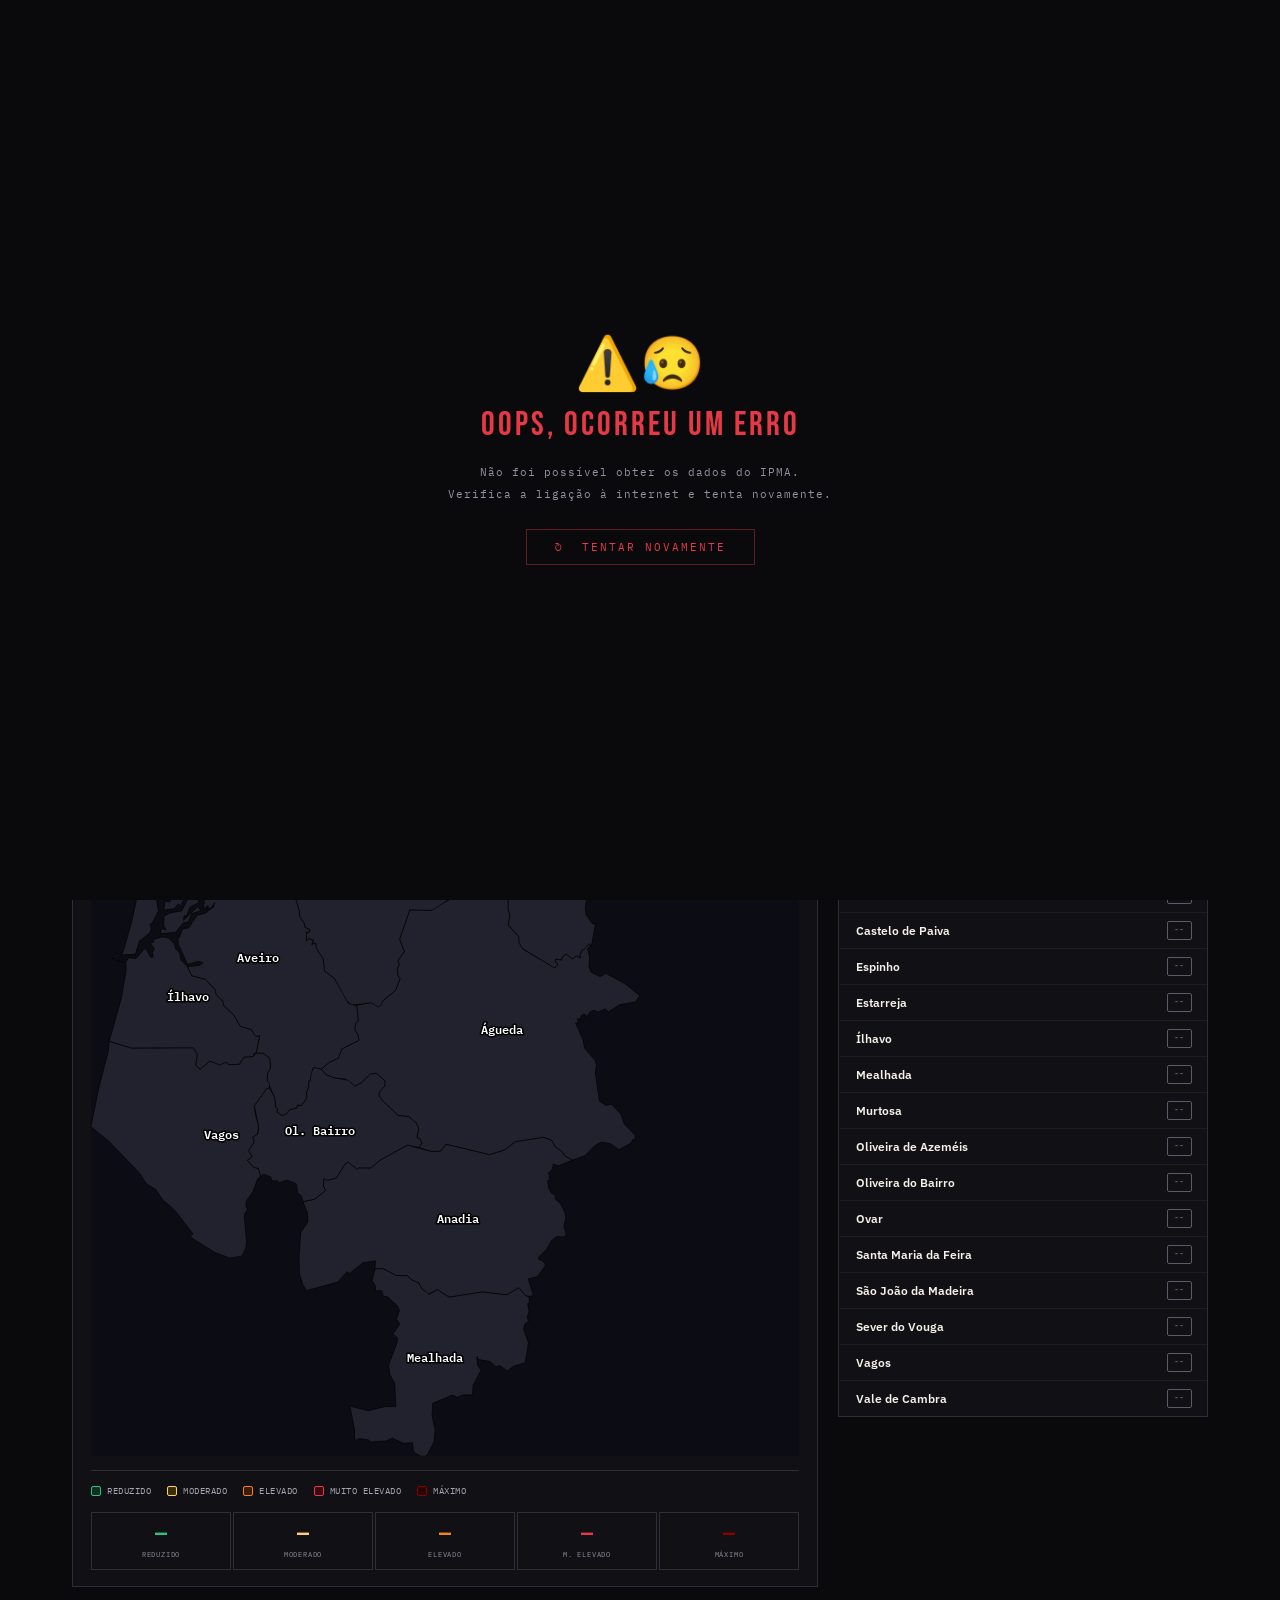
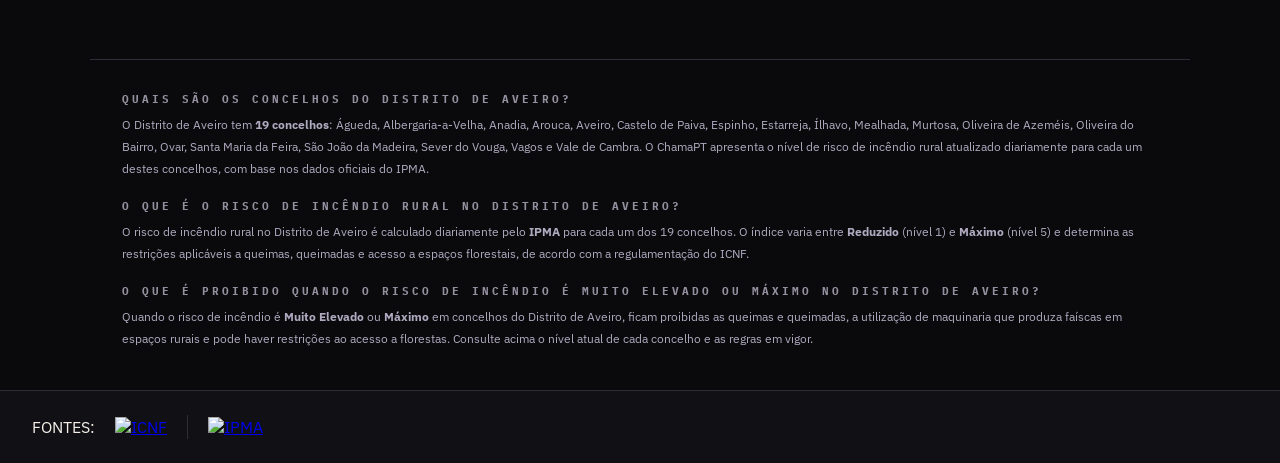
==== commit 09f518e9: "Update index.html" ====
--- a/aveiro/index.html
+++ b/aveiro/index.html
@@ -531,9 +531,6 @@
 <span style="width:1px;height:24px;background:#2e2e38;display:inline-block;flex-shrink:0"></span>
 <a href="https://www.ipma.pt/" target="_blank" rel="noopener noreferrer" aria-label="IPMA – Instituto Português do Mar e da Atmosfera"><img src="https://res.cloudinary.com/deaee7sf6/image/upload/v1774827832/Polish_20260330_004300478_zp9yri.png" alt="IPMA" height="28" loading="lazy"></a>
 </div>
-<div style="width:100%;margin-top:12px;border-top:1px solid #2e2e38;padding-top:12px;">
-<p style="font-family:'IBM Plex Mono',monospace;font-size:9px;color:#6a6678;line-height:1.8;">Dados oficiais do IPMA &mdash; Instituto Portugu&#xEA;s do Mar e da Atmosfera &middot; Atualiza&#xE7;&#xE3;o autom&#xE1;tica a cada 30 minutos.</p>
-</div>
 </footer>
 
 <script>
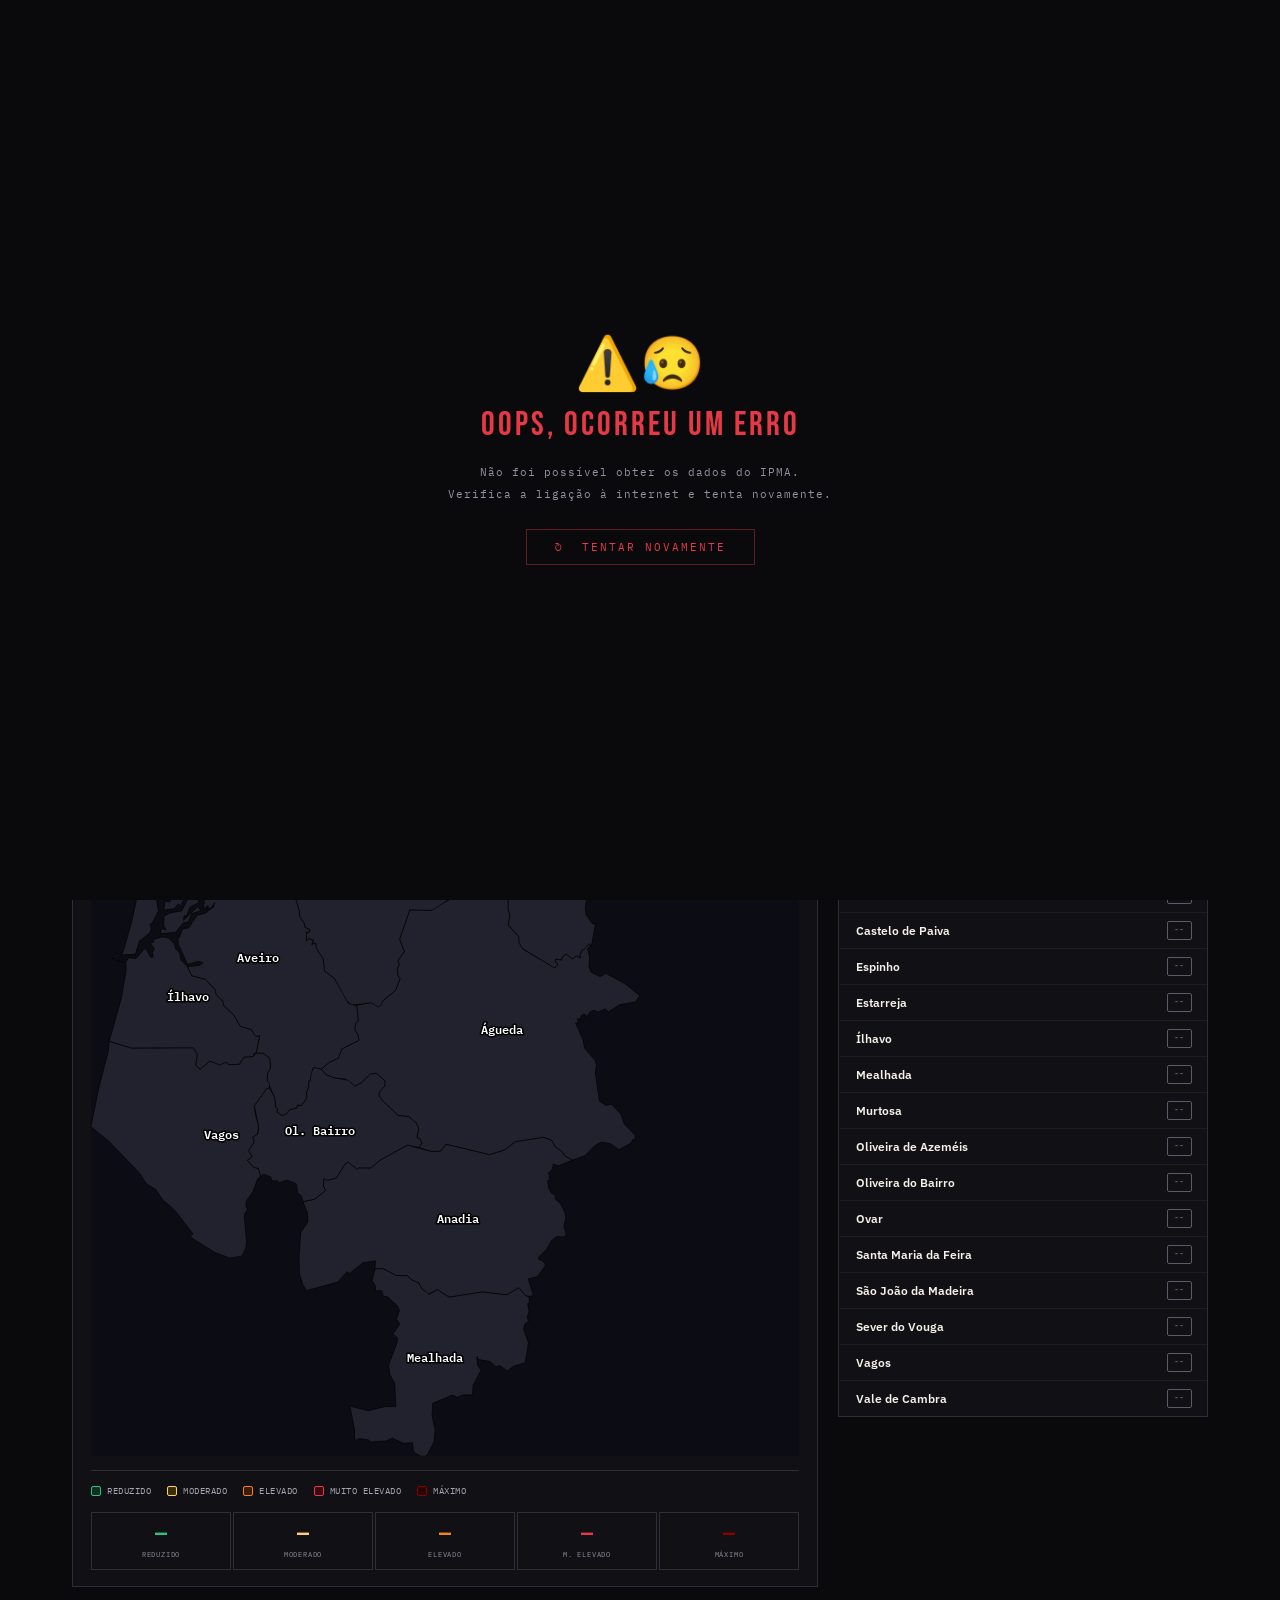
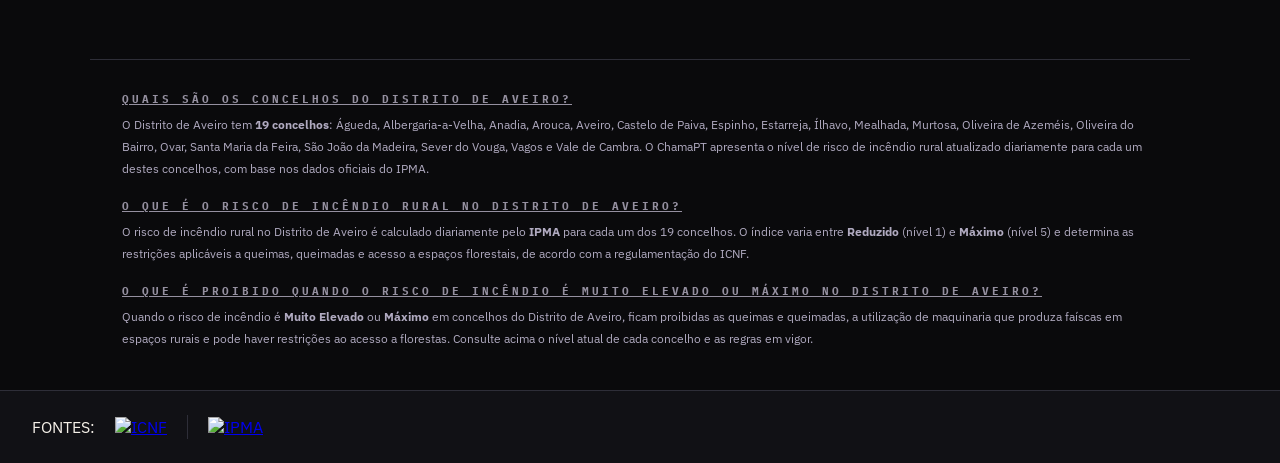
==== commit bcaccc85: "Update index.html" ====
--- a/aveiro/index.html
+++ b/aveiro/index.html
@@ -495,7 +495,7 @@
 <section aria-label="Perguntas frequentes sobre risco de incêndio no Distrito de Aveiro" style="position:relative;z-index:5;max-width:1100px;margin:0 auto;padding:32px 32px 40px;border-top:1px solid #2e2e38;" itemscope itemtype="https://schema.org/FAQPage">
 
   <div itemprop="mainEntity" itemscope itemtype="https://schema.org/Question">
-    <h2 style="font-family:'IBM Plex Mono',monospace;font-size:11px;letter-spacing:3px;text-transform:uppercase;color:#9590a0;margin-bottom:8px;" itemprop="name">Quais são os concelhos do Distrito de Aveiro?</h2>
+    <h2 style="font-family:'IBM Plex Mono',monospace;font-size:11px;letter-spacing:3px;text-transform:uppercase;color:#9590a0;margin-bottom:8px;" itemprop="name"><u>Quais são os concelhos do Distrito de Aveiro?</u></h2>
     <div itemprop="acceptedAnswer" itemscope itemtype="https://schema.org/Answer">
       <p style="font-size:12px;color:#b0aac0;line-height:1.8;" itemprop="text">
         O Distrito de Aveiro tem <strong>19 concelhos</strong>: Águeda, Albergaria-a-Velha, Anadia, Arouca, Aveiro, Castelo de Paiva, Espinho, Estarreja, Ílhavo, Mealhada, Murtosa, Oliveira de Azeméis, Oliveira do Bairro, Ovar, Santa Maria da Feira, São João da Madeira, Sever do Vouga, Vagos e Vale de Cambra. O ChamaPT apresenta o nível de risco de incêndio rural atualizado diariamente para cada um destes concelhos, com base nos dados oficiais do IPMA.
@@ -504,7 +504,7 @@
   </div>
 
   <div itemprop="mainEntity" itemscope itemtype="https://schema.org/Question" style="margin-top:20px;">
-    <h2 style="font-family:'IBM Plex Mono',monospace;font-size:11px;letter-spacing:3px;text-transform:uppercase;color:#9590a0;margin-bottom:8px;" itemprop="name">O que é o risco de incêndio rural no Distrito de Aveiro?</h2>
+    <h2 style="font-family:'IBM Plex Mono',monospace;font-size:11px;letter-spacing:3px;text-transform:uppercase;color:#9590a0;margin-bottom:8px;" itemprop="name"><u>O que é o risco de incêndio rural no Distrito de Aveiro?</u></h2>
     <div itemprop="acceptedAnswer" itemscope itemtype="https://schema.org/Answer">
       <p style="font-size:12px;color:#b0aac0;line-height:1.8;" itemprop="text">
         O risco de incêndio rural no Distrito de Aveiro é calculado diariamente pelo <strong>IPMA</strong> para cada um dos 19 concelhos. O índice varia entre <strong>Reduzido</strong> (nível 1) e <strong>Máximo</strong> (nível 5) e determina as restrições aplicáveis a queimas, queimadas e acesso a espaços florestais, de acordo com a regulamentação do ICNF.
@@ -513,7 +513,7 @@
   </div>
 
   <div itemprop="mainEntity" itemscope itemtype="https://schema.org/Question" style="margin-top:20px;">
-    <h2 style="font-family:'IBM Plex Mono',monospace;font-size:11px;letter-spacing:3px;text-transform:uppercase;color:#9590a0;margin-bottom:8px;" itemprop="name">O que é proibido quando o risco de incêndio é Muito Elevado ou Máximo no Distrito de Aveiro?</h2>
+    <h2 style="font-family:'IBM Plex Mono',monospace;font-size:11px;letter-spacing:3px;text-transform:uppercase;color:#9590a0;margin-bottom:8px;" itemprop="name"><u>O que é proibido quando o risco de incêndio é Muito Elevado ou Máximo no Distrito de Aveiro?</u></h2>
     <div itemprop="acceptedAnswer" itemscope itemtype="https://schema.org/Answer">
       <p style="font-size:12px;color:#b0aac0;line-height:1.8;" itemprop="text">
         Quando o risco de incêndio é <strong>Muito Elevado</strong> ou <strong>Máximo</strong> em concelhos do Distrito de Aveiro, ficam proibidas as queimas e queimadas, a utilização de maquinaria que produza faíscas em espaços rurais e pode haver restrições ao acesso a florestas. Consulte acima o nível atual de cada concelho e as regras em vigor.
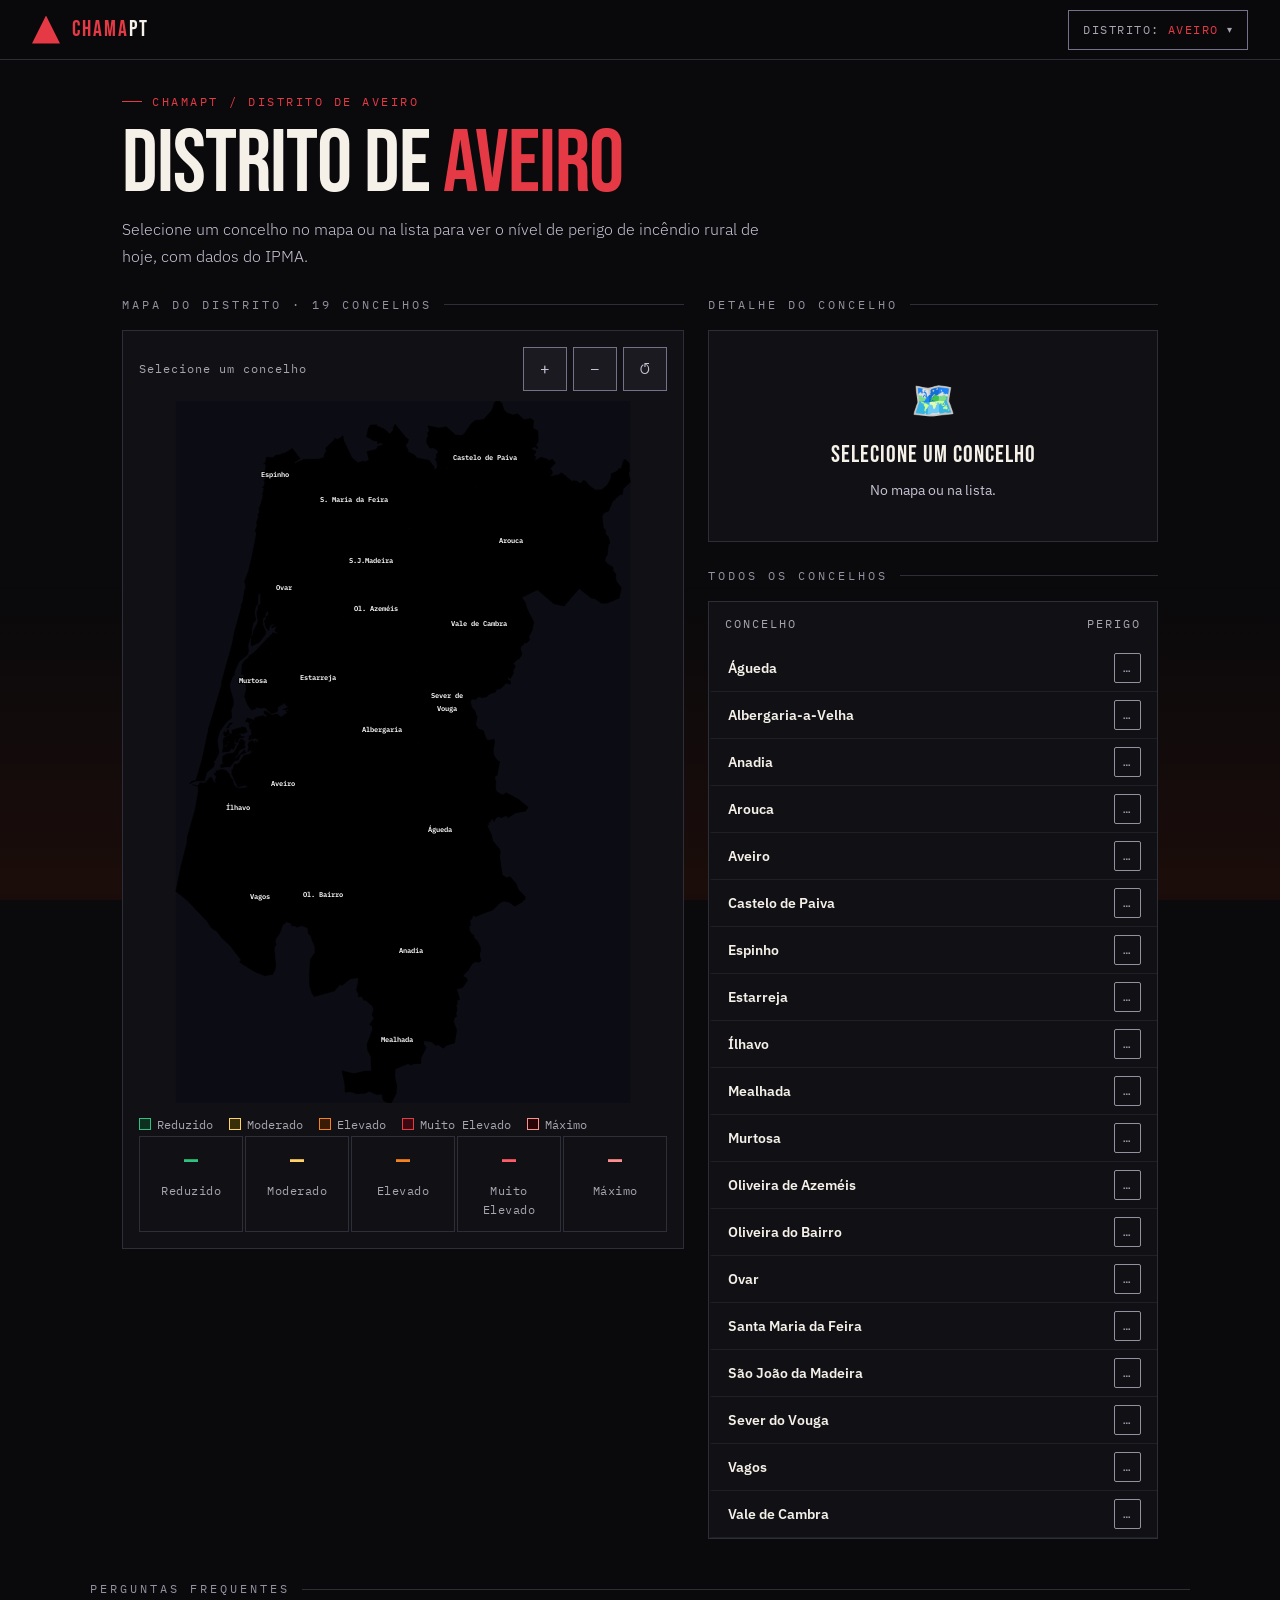
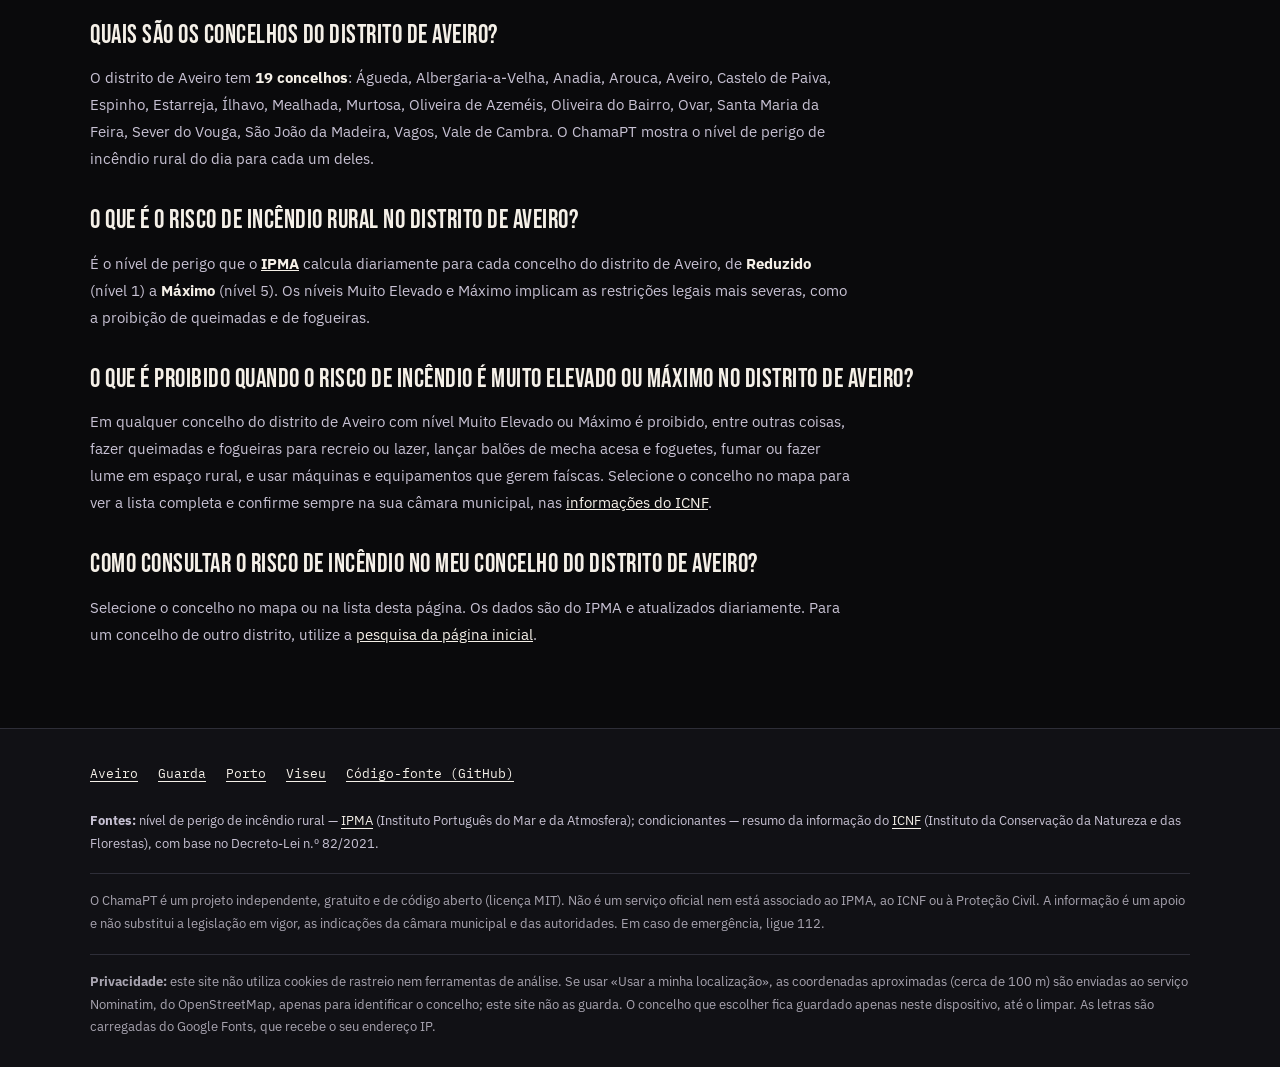
==== commit 60353d89: "Add files via upload" ====
--- a/aveiro/index.html
+++ b/aveiro/index.html
@@ -1,101 +1,80 @@
 <!DOCTYPE html>
 <html lang="pt-PT">
 <head>
-<meta charset="UTF-8">
-<meta name="viewport" content="width=device-width, initial-scale=1.0">
-
-
-<!-- ═══ SEO PRIMÁRIO ═══ -->
-<title>Risco de Incêndio Rural — Distrito de Aveiro Hoje | Tempo Real – ChamaPT</title>
-<meta name="description" content="Consulte o nível de risco de incêndio rural em cada um dos 19 concelhos do Distrito de Aveiro hoje. Dados oficiais IPMA e ICNF atualizados em tempo real. Saiba o que é proibido e permitido consoante o nível.">
-<meta name="keywords" content="risco de incêndio Aveiro, risco incêndio Distrito de Aveiro, incêndio rural Aveiro hoje, IPMA Aveiro, risco incêndio por concelho Aveiro, nível risco incêndio Aveiro, fogos rurais Aveiro, queimadas Aveiro">
+<meta charset="utf-8">
+<meta name="viewport" content="width=device-width, initial-scale=1">
+<title>Risco de Incêndio no Distrito de Aveiro Hoje | ChamaPT</title>
+<meta name="description" content="Veja o risco de incêndio rural hoje nos 19 concelhos do distrito de Aveiro: mapa por concelho, nível de perigo do IPMA e condicionantes em vigor.">
+<meta name="robots" content="index, follow, max-snippet:-1, max-image-preview:large, max-video-preview:-1">
 <meta name="author" content="ChamaPT">
-<meta name="robots" content="index, follow, max-snippet:-1, max-image-preview:large, max-video-preview:-1">
-<link rel="canonical" href="https://Chama-pt.github.io/aveiro">
-<link rel="sitemap" type="application/xml" title="Sitemap" href="https://Chama-pt.github.io/sitemap.xml">
-<link rel="alternate" hreflang="pt-PT" href="https://Chama-pt.github.io/aveiro">
-<link rel="alternate" hreflang="x-default" href="https://Chama-pt.github.io/aveiro">
-
-<!-- ═══ OPEN GRAPH ═══ -->
+<meta name="theme-color" content="#0a0a0c">
+<link rel="canonical" href="https://chama-pt.github.io/aveiro/">
 <meta property="og:type" content="website">
-<meta property="og:url" content="https://Chama-pt.github.io/aveiro">
-<meta property="og:title" content="Risco de Incêndio Rural — Distrito de Aveiro Hoje | Tempo Real – ChamaPT">
-<meta property="og:description" content="Risco de incêndio rural por concelho no Distrito de Aveiro — dados oficiais IPMA e ICNF em tempo real. Mapa interativo, previsão e regras de segurança.">
-<meta property="og:image" content="https://res.cloudinary.com/deaee7sf6/image/upload/v1774902131/Polish_20260330_211530162_j9eymv.ico">
-<meta property="og:image:alt" content="ChamaPT – Risco de Incêndio Rural no Distrito de Aveiro">
-<meta property="og:image:width" content="512">
-<meta property="og:image:height" content="512">
+<meta property="og:url" content="https://chama-pt.github.io/aveiro/">
+<meta property="og:title" content="Risco de Incêndio no Distrito de Aveiro Hoje | ChamaPT">
+<meta property="og:description" content="Veja o risco de incêndio rural hoje nos 19 concelhos do distrito de Aveiro: mapa por concelho, nível de perigo do IPMA e condicionantes em vigor.">
+<meta property="og:image" content="https://chama-pt.github.io/assets/img/og-chamapt.png">
+<meta property="og:image:type" content="image/png">
+<meta property="og:image:width" content="1200">
+<meta property="og:image:height" content="630">
+<meta property="og:image:alt" content="ChamaPT — risco de incêndio rural em Portugal">
 <meta property="og:locale" content="pt_PT">
 <meta property="og:site_name" content="ChamaPT">
-
-<!-- ═══ TWITTER CARD ═══ -->
 <meta name="twitter:card" content="summary_large_image">
 <meta name="twitter:site" content="@ChamaPT">
-<meta name="twitter:title" content="Risco de Incêndio Rural — Distrito de Aveiro Hoje | Tempo Real – ChamaPT">
-<meta name="twitter:description" content="Risco de incêndio por concelho no Distrito de Aveiro — dados IPMA em tempo real.">
-<meta name="twitter:image" content="https://res.cloudinary.com/deaee7sf6/image/upload/v1774902131/Polish_20260330_211530162_j9eymv.ico">
-<meta name="twitter:image:alt" content="ChamaPT – Distrito de Aveiro">
-
-<!-- ═══ GEO / REGIONAL ═══ -->
-<meta name="geo.region" content="PT">
-<meta name="geo.country" content="Portugal">
-<meta name="language" content="Portuguese">
-<meta name="content-language" content="pt-PT">
-<meta name="geo.placename" content="Aveiro, Portugal">
-<meta name="geo.position" content="40.640506;-8.653754">
-<meta name="ICBM" content="40.640506, -8.653754">
-<meta name="revisit-after" content="1 day">
-<meta name="date" content="2026-06-23" scheme="YYYY-MM-DD">
-
-<!-- ═══ PERFORMANCE ═══ -->
-<meta http-equiv="X-UA-Compatible" content="IE=edge">
-<meta name="theme-color" content="#0a0a0c">
+<meta name="twitter:title" content="Risco de Incêndio no Distrito de Aveiro Hoje | ChamaPT">
+<meta name="twitter:description" content="Veja o risco de incêndio rural hoje nos 19 concelhos do distrito de Aveiro: mapa por concelho, nível de perigo do IPMA e condicionantes em vigor.">
+<meta name="twitter:image" content="https://chama-pt.github.io/assets/img/og-chamapt.png">
+<meta name="twitter:image:alt" content="ChamaPT — risco de incêndio rural em Portugal">
+<link rel="icon" href="/favicon.svg" type="image/svg+xml">
+<link rel="icon" href="/assets/img/favicon-32.png" type="image/png" sizes="32x32">
+<link rel="icon" href="/favicon.ico" sizes="any">
+<link rel="apple-touch-icon" href="/assets/img/apple-touch-icon.png">
 <link rel="preconnect" href="https://fonts.googleapis.com">
 <link rel="preconnect" href="https://fonts.gstatic.com" crossorigin>
-<link href="https://fonts.googleapis.com/css2?family=Bebas+Neue&family=IBM+Plex+Mono:wght@400;600&family=IBM+Plex+Sans:wght@300;400;600&display=swap" rel="stylesheet">
-<link rel="preconnect" href="https://api.ipma.pt">
-<link rel="dns-prefetch" href="https://nominatim.openstreetmap.org">
-
-<!-- ═══ ICONS ═══ -->
-<link rel="icon" type="image/x-icon" href="https://res.cloudinary.com/deaee7sf6/image/upload/v1774902131/Polish_20260330_211530162_j9eymv.ico">
-<link rel="icon" type="image/png" sizes="32x32" href="https://res.cloudinary.com/deaee7sf6/image/upload/v1774902131/Polish_20260330_211530162_j9eymv.ico">
-<link rel="apple-touch-icon" sizes="180x180" href="https://res.cloudinary.com/deaee7sf6/image/upload/v1774902131/Polish_20260330_211530162_j9eymv.ico">
-
+<link rel="preconnect" href="https://api.ipma.pt" crossorigin>
+<link rel="stylesheet" href="https://fonts.googleapis.com/css2?family=Bebas+Neue&family=IBM+Plex+Mono:wght@400;600&family=IBM+Plex+Sans:wght@300;400;600&display=swap" media="print" onload="this.media='all'">
+<noscript><link rel="stylesheet" href="https://fonts.googleapis.com/css2?family=Bebas+Neue&family=IBM+Plex+Mono:wght@400;600&family=IBM+Plex+Sans:wght@300;400;600&display=swap"></noscript>
+<link rel="stylesheet" href="/assets/css/chama.css">
 <script type="application/ld+json">
 {
   "@context": "https://schema.org",
   "@graph": [
     {
       "@type": "Organization",
-      "@id": "https://Chama-pt.github.io/#organization",
+      "@id": "https://chama-pt.github.io/#organization",
       "name": "ChamaPT",
-      "url": "https://Chama-pt.github.io/",
+      "url": "https://chama-pt.github.io/",
       "logo": {
         "@type": "ImageObject",
-        "url": "https://res.cloudinary.com/deaee7sf6/image/upload/v1774902131/Polish_20260330_211530162_j9eymv.ico",
+        "url": "https://chama-pt.github.io/assets/img/icon-512.png",
         "width": 512,
         "height": 512
+      },
+      "sameAs": [
+        "https://github.com/Chama-PT/Chama-PT.github.io"
+      ]
+    },
+    {
+      "@type": "WebSite",
+      "@id": "https://chama-pt.github.io/#website",
+      "url": "https://chama-pt.github.io/",
+      "name": "ChamaPT",
+      "inLanguage": "pt-PT",
+      "publisher": {
+        "@id": "https://chama-pt.github.io/#organization"
       }
     },
     {
-      "@type": "WebSite",
-      "@id": "https://Chama-pt.github.io/#website",
-      "url": "https://Chama-pt.github.io/",
-      "name": "ChamaPT",
-      "description": "Nível de risco de incêndio rural em Portugal em tempo real, por concelho e distrito, com dados oficiais IPMA e ICNF.",
+      "@type": "WebPage",
+      "@id": "https://chama-pt.github.io/aveiro/#webpage",
+      "url": "https://chama-pt.github.io/aveiro/",
+      "name": "Risco de Incêndio no Distrito de Aveiro Hoje | ChamaPT",
+      "description": "Veja o risco de incêndio rural hoje nos 19 concelhos do distrito de Aveiro: mapa por concelho, nível de perigo do IPMA e condicionantes em vigor.",
       "inLanguage": "pt-PT",
-      "publisher": { "@id": "https://Chama-pt.github.io/#organization" }
-    },
-    {
-      "@type": "WebPage",
-      "@id": "https://Chama-pt.github.io/aveiro#webpage",
-      "url": "https://Chama-pt.github.io/aveiro",
-      "name": "Risco de Incêndio Rural — Distrito de Aveiro Hoje | Tempo Real – ChamaPT",
-      "description": "Consulte o nível de risco de incêndio rural em cada um dos 19 concelhos do Distrito de Aveiro hoje. Dados oficiais IPMA e ICNF atualizados em tempo real.",
-      "inLanguage": "pt-PT",
-      "datePublished": "2026-03-30",
-      "dateModified": "2026-06-23",
-      "isPartOf": { "@id": "https://Chama-pt.github.io/#website" },
+      "isPartOf": {
+        "@id": "https://chama-pt.github.io/#website"
+      },
       "breadcrumb": {
         "@type": "BreadcrumbList",
         "itemListElement": [
@@ -103,59 +82,52 @@
             "@type": "ListItem",
             "position": 1,
             "name": "ChamaPT",
-            "item": "https://Chama-pt.github.io/"
+            "item": "https://chama-pt.github.io/"
           },
           {
             "@type": "ListItem",
             "position": 2,
             "name": "Distrito de Aveiro",
-            "item": "https://Chama-pt.github.io/aveiro"
+            "item": "https://chama-pt.github.io/aveiro/"
           }
         ]
       }
     },
     {
       "@type": "FAQPage",
-      "@id": "https://Chama-pt.github.io/aveiro#faq",
+      "@id": "https://chama-pt.github.io/aveiro/#faq",
+      "inLanguage": "pt-PT",
       "mainEntity": [
         {
           "@type": "Question",
-          "name": "Quais são os concelhos do Distrito de Aveiro?",
+          "name": "Quais são os concelhos do distrito de Aveiro?",
           "acceptedAnswer": {
             "@type": "Answer",
-            "text": "O Distrito de Aveiro tem 19 concelhos: Águeda, Albergaria-a-Velha, Anadia, Arouca, Aveiro, Castelo de Paiva, Espinho, Estarreja, Ílhavo, Mealhada, Murtosa, Oliveira de Azeméis, Oliveira do Bairro, Ovar, Santa Maria da Feira, São João da Madeira, Sever do Vouga, Vagos e Vale de Cambra."
+            "text": "O distrito de Aveiro tem 19 concelhos: Águeda, Albergaria-a-Velha, Anadia, Arouca, Aveiro, Castelo de Paiva, Espinho, Estarreja, Ílhavo, Mealhada, Murtosa, Oliveira de Azeméis, Oliveira do Bairro, Ovar, Santa Maria da Feira, Sever do Vouga, São João da Madeira, Vagos, Vale de Cambra. O ChamaPT mostra o nível de perigo de incêndio rural do dia para cada um deles."
           }
         },
         {
           "@type": "Question",
-          "name": "Como consultar o risco de incêndio no meu concelho de Aveiro?",
+          "name": "O que é o risco de incêndio rural no distrito de Aveiro?",
           "acceptedAnswer": {
             "@type": "Answer",
-            "text": "No ChamaPT pode consultar o risco de incêndio de qualquer concelho do Distrito de Aveiro clicando no mapa interativo ou na lista de concelhos. Os dados são atualizados diariamente com base na API oficial do IPMA."
+            "text": "É o nível de perigo que o IPMA calcula diariamente para cada concelho do distrito de Aveiro, de Reduzido (nível 1) a Máximo (nível 5). Os níveis Muito Elevado e Máximo implicam as restrições legais mais severas, como a proibição de queimadas e de fogueiras."
           }
         },
         {
           "@type": "Question",
-          "name": "O que é o risco de incêndio rural no Distrito de Aveiro?",
+          "name": "O que é proibido quando o risco de incêndio é Muito Elevado ou Máximo no distrito de Aveiro?",
           "acceptedAnswer": {
             "@type": "Answer",
-            "text": "O risco de incêndio rural no Distrito de Aveiro é calculado diariamente pelo IPMA para cada um dos 19 concelhos. O índice varia entre Reduzido (nível 1) e Máximo (nível 5) e determina as restrições aplicáveis a queimas, queimadas e acesso a espaços florestais, de acordo com a regulamentação do ICNF."
+            "text": "Em qualquer concelho do distrito de Aveiro com nível Muito Elevado ou Máximo é proibido, entre outras coisas, fazer queimadas e fogueiras para recreio ou lazer, lançar balões de mecha acesa e foguetes, fumar ou fazer lume em espaço rural, e usar máquinas e equipamentos que gerem faíscas. Selecione o concelho no mapa para ver a lista completa e confirme sempre na sua câmara municipal, nas informações do ICNF."
           }
         },
         {
           "@type": "Question",
-          "name": "O que é proibido quando o risco de incêndio é elevado no Distrito de Aveiro?",
+          "name": "Como consultar o risco de incêndio no meu concelho do distrito de Aveiro?",
           "acceptedAnswer": {
             "@type": "Answer",
-            "text": "Quando o risco de incêndio é Muito Elevado ou Máximo em qualquer concelho do Distrito de Aveiro, ficam proibidas as queimas e queimadas, a utilização de maquinaria que produza faíscas em espaços rurais, e pode haver restrições ao acesso a florestas. O ChamaPT indica as regras em vigor para cada nível de risco."
-          }
-        },
-        {
-          "@type": "Question",
-          "name": "Com que frequência são atualizados os dados do Distrito de Aveiro?",
-          "acceptedAnswer": {
-            "@type": "Answer",
-            "text": "Os dados de risco de incêndio para os 19 concelhos do Distrito de Aveiro são publicados diariamente pelo IPMA. O ChamaPT consulta a API oficial do IPMA em tempo real sempre que a página é carregada."
+            "text": "Selecione o concelho no mapa ou na lista desta página. Os dados são do IPMA e atualizados diariamente. Para um concelho de outro distrito, utilize a pesquisa da página inicial."
           }
         }
       ]
@@ -163,609 +135,173 @@
   ]
 }
 </script>
-<style>
-:root{--red:#e63946;--orange:#f4831f;--yellow:#ffd166;--green:#2ec27e;--bg:#0a0a0c;--surface:#111115;--surface2:#1a1a20;--border:#2e2e38;--text:#f5f0e8;--muted:#a8a4b0;}
-*{margin:0;padding:0;box-sizing:border-box;}
-body{background:var(--bg);color:var(--text);font-family:'IBM Plex Sans',sans-serif;min-height:100vh;overflow-x:hidden;}
-body::before{content:'';position:fixed;bottom:0;left:0;right:0;height:320px;background:linear-gradient(to top,rgba(180,40,0,.10),transparent);pointer-events:none;z-index:0;animation:ambglow 5s ease-in-out infinite alternate;}
-@keyframes ambglow{from{opacity:.4}to{opacity:1}}
-header{position:sticky;top:0;z-index:100;border-bottom:1px solid var(--border);padding:0 32px;display:flex;align-items:center;justify-content:space-between;height:60px;background:rgba(10,10,12,.97);backdrop-filter:blur(12px);}
-.logo{display:flex;align-items:center;gap:12px;text-decoration:none;color:var(--text);}
-.logo-tri{width:28px;height:28px;flex-shrink:0;background:var(--red);clip-path:polygon(50% 0%,0% 100%,100% 100%);animation:ptri 2.2s ease-in-out infinite;}
-@keyframes ptri{0%,100%{opacity:1;transform:scale(1)}50%{opacity:.65;transform:scale(.93)}}
-.logo-text{font-family:'Bebas Neue',sans-serif;font-size:20px;letter-spacing:2px;}
-.logo-text span{color:var(--red);}
-.hdr-right{display:flex;align-items:center;gap:24px;}
-.back-link{font-family:'IBM Plex Mono',monospace;font-size:10px;letter-spacing:2px;text-transform:uppercase;color:var(--muted);text-decoration:none;transition:color .2s;}
-.back-link:hover{color:var(--text);}
-.page-header{position:relative;z-index:5;max-width:1200px;margin:0 auto;padding:36px 32px 24px;border-bottom:1px solid var(--border);}
-.page-tag{font-family:'IBM Plex Mono',monospace;font-size:10px;letter-spacing:3px;text-transform:uppercase;color:var(--red);margin-bottom:10px;display:flex;align-items:center;gap:8px;}
-.page-tag::before{content:'';display:inline-block;width:20px;height:1px;background:var(--red);}
-.page-title{font-family:'Bebas Neue',sans-serif;font-size:clamp(36px,5vw,64px);line-height:.95;letter-spacing:-1px;margin-bottom:8px;}
-.page-title .fire{color:var(--red);}
-.page-sub{font-size:13px;color:#c8c2d4;font-weight:300;line-height:1.7;max-width:520px;}
-.main-wrap{position:relative;z-index:5;max-width:1200px;margin:0 auto;padding:24px 32px 72px;display:grid;grid-template-columns:1fr 370px;grid-template-rows:auto auto;gap:20px;align-items:start;}
-.map-col{grid-column:1;grid-row:1/3;}
-.detail-col{grid-column:2;grid-row:1;}
-.list-col{grid-column:2;grid-row:2;}
-.section-label{font-family:'IBM Plex Mono',monospace;font-size:10px;letter-spacing:4px;text-transform:uppercase;color:#9590a0;margin-bottom:12px;display:flex;align-items:center;gap:12px;}
-.section-label::after{content:'';flex:1;height:1px;background:var(--border);}
-.map-card{background:var(--surface);border:1px solid var(--border);padding:18px 18px 16px;}
-.map-hint{font-family:'IBM Plex Mono',monospace;font-size:9px;letter-spacing:1.5px;text-transform:uppercase;color:#5e5a6e;text-align:center;margin-bottom:10px;}
-#aveiro-svg{width:100%;height:auto;display:block;}
-.c-path{stroke:#000;stroke-width:0.5;transition:filter .18s,stroke-width .18s,stroke .18s;cursor:pointer;}
-.c-path:hover{filter:brightness(1.45);stroke:#fff;stroke-width:1.4;}
-.c-path.active{stroke:#fff;stroke-width:2;filter:brightness(1.6);}
-.c-lbl{font-family:'IBM Plex Mono',monospace;font-size:7px;font-weight:600;fill:#fff;text-anchor:middle;dominant-baseline:middle;pointer-events:none;user-select:none;paint-order:stroke fill;stroke:#000;stroke-width:2.5;stroke-linejoin:round;}
-.c-lbl.xs{font-size:9px;}
-.c-lbl.sm{font-size:11px;}
-.legend{display:flex;flex-wrap:wrap;gap:8px 16px;margin-top:14px;padding-top:14px;border-top:1px solid var(--border);}
-.leg-item{display:flex;align-items:center;gap:6px;font-family:'IBM Plex Mono',monospace;font-size:9px;color:var(--muted);text-transform:uppercase;letter-spacing:.5px;}
-.leg-dot{width:10px;height:10px;border-radius:2px;flex-shrink:0;}
-.stats-bar{display:grid;grid-template-columns:repeat(5,1fr);gap:2px;margin:16px 0 0;}
-.stat-item{background:var(--surface);border:1px solid var(--border);padding:10px 6px;text-align:center;}
-.stat-num{font-family:'Bebas Neue',sans-serif;font-size:24px;letter-spacing:1px;line-height:1;}
-.stat-lbl{font-family:'IBM Plex Mono',monospace;font-size:7px;letter-spacing:.8px;color:#9590a0;text-transform:uppercase;margin-top:3px;}
-.empty-panel{background:var(--surface);border:1px solid var(--border);padding:32px 20px;text-align:center;}
-.empty-icon{font-size:32px;margin-bottom:10px;display:block;animation:float 3s ease-in-out infinite;}
-@keyframes float{0%,100%{transform:translateY(0)}50%{transform:translateY(-6px)}}
-.empty-title{font-family:'Bebas Neue',sans-serif;font-size:17px;letter-spacing:3px;color:var(--muted);margin-bottom:5px;}
-.empty-sub{font-family:'IBM Plex Mono',monospace;font-size:9.5px;color:#5e5a6e;letter-spacing:1px;line-height:1.8;}
-.detail-panel{background:var(--surface);border:1px solid var(--border);overflow:hidden;animation:fup .3s ease both;}
-@keyframes fup{from{opacity:0;transform:translateY(8px)}to{opacity:1;transform:none}}
-.detail-top{padding:16px 18px 13px;border-bottom:1px solid var(--border);}
-.detail-label{font-family:'IBM Plex Mono',monospace;font-size:9px;letter-spacing:3px;text-transform:uppercase;color:var(--muted);margin-bottom:4px;}
-.detail-name{font-family:'Bebas Neue',sans-serif;font-size:28px;letter-spacing:2px;line-height:1;margin-bottom:4px;}
-.detail-date{font-family:'IBM Plex Mono',monospace;font-size:9px;color:#5e5a6e;letter-spacing:1px;text-transform:uppercase;}
-.detail-gauge-row{display:flex;align-items:center;gap:16px;padding:16px 18px;border-bottom:1px solid var(--border);}
-#d-gauge-svg{width:95px;height:95px;flex-shrink:0;}
-.detail-rcm-label{font-family:'Bebas Neue',sans-serif;font-size:clamp(19px,5.2vw,26px);letter-spacing:1px;line-height:1.15;margin-bottom:8px;word-break:break-word;}
-.detail-pills{display:flex;flex-wrap:wrap;gap:4px;}
-.pill{font-size:8px;font-family:'IBM Plex Mono',monospace;letter-spacing:.5px;padding:3px 7px;border:1px solid var(--border);color:#a8a4b0;text-transform:uppercase;border-radius:2px;}
-.pill.ok{border-color:rgba(46,194,126,.5);color:#2ec27e;background:rgba(46,194,126,.07);}
-.pill.no{border-color:rgba(230,57,70,.5);color:#e63946;background:rgba(230,57,70,.07);}
-.detail-rules{padding:13px 18px 16px;}
-.rules-title{font-family:'IBM Plex Mono',monospace;font-size:9px;letter-spacing:3px;text-transform:uppercase;color:var(--muted);margin-bottom:10px;}
-.rules-cols{display:grid;grid-template-columns:1fr 1fr;gap:8px;}
-.rule-block{padding:10px 12px;border:1px solid var(--border);background:var(--surface2);}
-.rule-block.no{border-left:2px solid var(--red);}
-.rule-block.ok{border-left:2px solid var(--green);}
-.rule-head-sm{font-family:'Bebas Neue',sans-serif;font-size:12px;letter-spacing:2px;margin-bottom:6px;}
-.rule-head-sm.r{color:var(--red);}
-.rule-head-sm.g{color:var(--green);}
-.rule-ul{list-style:none;display:flex;flex-direction:column;gap:4px;}
-.rule-ul li{font-size:10.5px;color:#b0aac0;padding-left:12px;position:relative;line-height:1.5;}
-.rule-ul li::before{content:'--';position:absolute;left:0;color:var(--border);}
-.concelhos-card{background:var(--surface);border:1px solid var(--border);overflow:hidden;}
-.concelhos-header{padding:11px 15px;border-bottom:1px solid var(--border);font-family:'IBM Plex Mono',monospace;font-size:9px;letter-spacing:3px;text-transform:uppercase;color:var(--muted);display:flex;justify-content:space-between;align-items:center;}
-.c-row{display:flex;align-items:center;justify-content:space-between;padding:8px 15px;border-bottom:1px solid rgba(46,46,56,.4);cursor:pointer;transition:background .15s;border-left:2px solid transparent;}
-.c-row:last-child{border-bottom:none;}
-.c-row:hover{background:var(--surface2);}
-.c-row.active{background:rgba(46,46,56,.7);}
-.c-row-name{font-family:'IBM Plex Sans',sans-serif;font-size:12px;font-weight:600;color:var(--text);}
-.c-badge{font-family:'Bebas Neue',sans-serif;font-size:11px;letter-spacing:1.5px;padding:2px 7px;border:1px solid;border-radius:2px;}
-#loading-overlay{position:fixed;inset:0;z-index:999;background:#0a0a0c;display:flex;flex-direction:column;align-items:center;justify-content:center;gap:20px;transition:opacity .5s ease;}
-#loading-overlay.hidden{opacity:0;pointer-events:none;}
-.loading-tri{width:52px;height:52px;background:var(--red);clip-path:polygon(50% 0%,0% 100%,100% 100%);animation:pulse-load 1s ease-in-out infinite alternate;}
-@keyframes pulse-load{from{opacity:.3;transform:scale(.85)}to{opacity:1;transform:scale(1)}}
-.loading-text{font-family:'IBM Plex Mono',monospace;font-size:13px;letter-spacing:5px;color:#9590a0;text-transform:uppercase;animation:blink 1.2s ease-in-out infinite;}
-#error-overlay{position:fixed;inset:0;z-index:999;background:#0a0a0c;display:none;flex-direction:column;align-items:center;justify-content:center;gap:16px;padding:32px;text-align:center;}
-#error-overlay.visible{display:flex;}
-.error-title{font-family:'Bebas Neue',sans-serif;font-size:34px;letter-spacing:3px;color:var(--red);}
-.error-msg{font-family:'IBM Plex Mono',monospace;font-size:11px;color:#9590a0;letter-spacing:1px;line-height:2;}
-.error-retry{margin-top:8px;font-family:'IBM Plex Mono',monospace;font-size:11px;letter-spacing:2px;color:var(--red);text-transform:uppercase;background:none;border:1px solid rgba(230,57,70,.4);padding:10px 28px;cursor:pointer;transition:background .2s;}
-.error-retry:hover{background:rgba(230,57,70,.08);}
-footer{position:relative;z-index:5;border-top:1px solid var(--border);padding:24px 32px;display:flex;justify-content:space-between;align-items:center;flex-wrap:wrap;gap:12px;background:var(--surface);}
-.map-zoom-controls{display:flex;gap:6px;justify-content:flex-end;margin-bottom:8px;}
-.map-zoom-btn{font-family:'IBM Plex Mono',monospace;font-size:13px;width:28px;height:28px;display:flex;align-items:center;justify-content:center;background:var(--surface2);border:1px solid var(--border);color:var(--muted);cursor:pointer;transition:color .15s,border-color .15s;user-select:none;line-height:1;}
-.map-zoom-btn:hover{color:var(--text);border-color:#5e5a6e;}
-.map-zoom-wrap{overflow:hidden;position:relative;cursor:grab;}
-.map-zoom-wrap:active{cursor:grabbing;}
-.map-zoom-wrap.dragging{cursor:grabbing;}
-@media(max-width:900px){.main-wrap{grid-template-columns:1fr;grid-template-rows:auto auto auto;}.map-col{grid-column:1;grid-row:1;}.detail-col{grid-column:1;grid-row:2;}.list-col{grid-column:1;grid-row:3;}}
-@media(max-width:600px){header,.page-header,.main-wrap,footer{padding-left:16px;padding-right:16px;}.rules-cols{grid-template-columns:1fr;}}
-.footer-logos {
-  display: flex;
-  align-items: center;
-  gap: 20px;
-}
-
-.footer-logos img {
-  height: 28px;
-  width: auto;
-  max-width: 800px;
-  transition: opacity .2s;
-}
-
-/* ── District Dropdown ── */
-.district-dropdown{position:relative;z-index:200;}
-.dd-trigger{font-family:'IBM Plex Mono',monospace;font-size:10px;letter-spacing:2px;text-transform:uppercase;color:var(--muted);background:none;border:1px solid var(--border);padding:6px 12px;cursor:pointer;display:flex;align-items:center;gap:8px;transition:color .2s,border-color .2s;}
-.dd-trigger:hover{color:var(--text);border-color:#5e5a6e;}
-.dd-trigger.open{color:var(--text);border-color:var(--red);}
-.dd-trigger .dd-arrow{font-size:8px;transition:transform .25s;display:inline-block;}
-.dd-trigger.open .dd-arrow{transform:rotate(180deg);}
-.dd-trigger .dd-current{color:var(--red);}
-.dd-menu{position:absolute;top:calc(100% + 6px);right:0;min-width:220px;background:rgba(10,10,12,.98);border:1px solid var(--border);backdrop-filter:blur(16px);display:none;flex-direction:column;max-height:380px;overflow-y:auto;animation:ddIn .18s ease both;}
-.dd-menu.open{display:flex;}
-@keyframes ddIn{from{opacity:0;transform:translateY(-6px)}to{opacity:1;transform:none}}
-.dd-menu::-webkit-scrollbar{width:4px;}
-.dd-menu::-webkit-scrollbar-track{background:transparent;}
-.dd-menu::-webkit-scrollbar-thumb{background:var(--border);border-radius:2px;}
-.dd-section-title{font-family:'IBM Plex Mono',monospace;font-size:8px;letter-spacing:3px;text-transform:uppercase;color:#5e5a6e;padding:8px 14px 4px;border-bottom:1px solid rgba(46,46,56,.5);}
-.dd-item{font-family:'IBM Plex Mono',monospace;font-size:10px;letter-spacing:1.5px;text-transform:uppercase;color:var(--muted);padding:8px 14px;text-decoration:none;display:flex;align-items:center;justify-content:space-between;transition:background .12s,color .12s;border-left:2px solid transparent;}
-.dd-item:hover{background:var(--surface2);color:var(--text);}
-.dd-item.active{color:var(--red);border-left-color:var(--red);background:rgba(230,57,70,.05);}
-.dd-item .dd-tag{font-size:7px;letter-spacing:.5px;padding:1px 5px;border:1px solid var(--border);border-radius:2px;color:#5e5a6e;}
-.dd-item.active .dd-tag{border-color:rgba(230,57,70,.3);color:var(--red);}
-
-</style>
 </head>
-<body>
-<div id="loading-overlay"><div class="loading-tri"></div><div class="loading-text">A Carregar...</div></div>
-<div id="error-overlay"><div style="font-size:52px;line-height:1">&#x26A0;&#xFE0F;&#x1F625;</div><div class="error-title">Oops, ocorreu um erro</div><div class="error-msg">Não foi possível obter os dados do IPMA.<br>Verifica a ligação à internet e tenta novamente.</div><button class="error-retry" onclick="retryLoad()">&#x21BB; &nbsp;Tentar novamente</button></div>
-<header>
-<a class="logo" href="https://Chama-pt.github.io/"><div class="logo-tri"></div><div class="logo-text"><span>Chama</span>PT</div></a>
-<div class="hdr-right">
-<div class="district-dropdown">
-  <button class="dd-trigger" id="dd-trigger">
-    <span>Distrito:</span><span class="dd-current" id="dd-current">—</span><span class="dd-arrow">&#9660;</span>
-  </button>
-  <div class="dd-menu" id="dd-menu"></div>
-</div>
-</div>
+<body data-distrito="aveiro" data-prefixo="01" data-nome="Aveiro">
+<a class="skip-link" href="#conteudo">Saltar para o conteúdo</a>
+<header class="site-header">
+  <a class="logo" href="/" aria-label="ChamaPT — página inicial">
+    <span class="logo-tri" aria-hidden="true"></span>
+    <span class="logo-text"><span>Chama</span>PT</span>
+  </a>
+  <div class="dd">
+    <button class="dd-trigger" id="dd-trigger" type="button" aria-expanded="false" aria-controls="dd-menu">
+      <span class="dd-label">Distrito:</span><span class="dd-current" id="dd-current">Escolher</span><span class="dd-arrow" aria-hidden="true">▾</span>
+    </button>
+    <ul class="dd-menu" id="dd-menu" hidden></ul>
+  </div>
 </header>
-<div class="page-header">
-<div class="page-tag">Risco de Incêndio Rural &mdash; Tempo Real</div>
-<h1 class="page-title">DISTRITO DE <span class="fire">AVEIRO</span></h1>
-<p class="page-sub">Clique num concelho no mapa para ver o nível de risco de incêndio rural com dados em tempo real do IPMA.</p>
-</div>
-<div class="main-wrap">
-  <div class="map-col">
-    <div class="section-label">Mapa do Distrito &middot; 19 Concelhos</div>
-    <div class="map-card">
-      <div style="display:flex;align-items:center;justify-content:space-between;margin-bottom:10px;">
-        <div class="map-hint" style="margin-bottom:0">&#9650; Clique num concelho</div>
-        <div class="map-zoom-controls" style="margin-bottom:0">
-          <button class="map-zoom-btn" id="zoom-in" title="Zoom in">+</button>
-          <button class="map-zoom-btn" id="zoom-out" title="Zoom out">−</button>
-          <button class="map-zoom-btn" id="zoom-reset" title="Reset" style="font-size:10px;width:auto;padding:0 6px">↺</button>
-        </div>
+
+<main id="conteudo">
+<div class="wrap">
+  <noscript><div class="notice notice--warn" style="margin-top:24px">Este site precisa de JavaScript para mostrar os dados do IPMA. Ative o JavaScript no navegador ou consulte diretamente <a href="https://www.ipma.pt/pt/riscoincendio/rcm.pt/">ipma.pt</a>.</div></noscript>
+  <div class="notice notice--error" id="aviso-erro" role="alert" hidden style="margin-top:24px"></div>
+  <div class="notice notice--warn" id="aviso-data" role="status" hidden style="margin-top:24px"></div>
+  <div class="page-header">
+    <nav aria-label="Localização" class="hero-tag"><a href="/" style="text-decoration:none">ChamaPT</a> <span aria-hidden="true">/</span> <span>Distrito de Aveiro</span></nav>
+    <h1>Distrito de <span class="fire">Aveiro</span></h1>
+    <p class="page-sub">Selecione um concelho no mapa ou na lista para ver o nível de perigo de incêndio rural de hoje, com dados do IPMA.</p>
+  </div>
+  <p class="sr-only" id="estado-sr" role="status" aria-live="polite"></p>
+
+  <div class="main-wrap">
+    <section class="map-col" aria-labelledby="mapa-t">
+      <h2 class="section-label" id="mapa-t">Mapa do distrito · 19 concelhos</h2>
+      <div class="map-card">
+        <div class="map-tools">
+          <span class="map-hint">Selecione um concelho</span>
+          <div class="map-zoom-controls">
+            <button class="map-zoom-btn" id="zoom-in" type="button" aria-label="Aumentar o mapa">+</button>
+            <button class="map-zoom-btn" id="zoom-out" type="button" aria-label="Reduzir o mapa">−</button>
+            <button class="map-zoom-btn" id="zoom-reset" type="button" aria-label="Repor o mapa">↺</button>
+          </div>
+        </div>
+        <div class="map-zoom-wrap">
+<svg id="aveiro-svg" viewBox="0 0 553 854" xmlns="http://www.w3.org/2000/svg" role="group" aria-label="Mapa do distrito de Aveiro. Selecione um concelho.">
+<rect width="553" height="854" fill="#0c0c14"/>
+<path id="c-0101" class="c-path" d="M 277.2,610.2 L 273.2,615.7 L 265.7,615.9 L 256.0,612.7 L 258.5,609.7 L 257.1,606.1 L 254.5,604.9 L 256.0,598.1 L 254.1,593.7 L 248.2,588.6 L 240.0,587.8 L 227.3,575.8 L 224.8,571.8 L 225.5,568.8 L 229.5,564.8 L 229.6,560.7 L 222.8,554.8 L 218.0,555.6 L 211.2,562.3 L 206.0,564.9 L 198.7,559.3 L 189.6,558.5 L 183.6,555.9 L 179.8,551.5 L 186.2,546.2 L 193.1,543.0 L 196.0,535.7 L 209.3,529.0 L 208.4,524.7 L 205.9,520.5 L 206.9,515.3 L 208.8,513.8 L 207.4,501.7 L 218.6,499.6 L 224.9,502.9 L 227.7,498.4 L 237.8,490.1 L 241.4,480.8 L 239.6,478.4 L 239.2,472.7 L 240.7,470.5 L 239.9,466.5 L 244.7,459.6 L 241.0,450.2 L 249.0,427.1 L 266.2,427.6 L 269.3,424.6 L 288.4,415.1 L 292.6,414.4 L 297.6,419.2 L 309.3,414.9 L 314.8,416.1 L 323.0,411.2 L 325.1,413.6 L 326.0,418.5 L 325.8,426.5 L 327.2,431.7 L 325.9,439.1 L 334.3,448.3 L 334.3,452.5 L 337.5,457.9 L 362.4,472.5 L 364.7,469.6 L 362.5,467.6 L 362.8,465.7 L 367.5,466.3 L 368.2,463.5 L 371.5,461.6 L 375.8,465.4 L 379.3,463.0 L 382.4,464.6 L 381.7,462.4 L 383.7,458.1 L 384.9,458.4 L 385.3,456.6 L 389.1,453.5 L 389.7,455.6 L 387.8,457.6 L 389.4,463.2 L 388.9,471.8 L 390.6,475.8 L 397.7,479.3 L 401.9,476.6 L 417.1,484.8 L 428.7,494.2 L 425.2,499.1 L 413.2,501.1 L 404.2,506.9 L 401.6,504.4 L 396.3,507.0 L 392.8,505.6 L 389.6,506.9 L 386.9,511.5 L 386.3,508.9 L 384.9,508.6 L 382.7,509.8 L 382.5,512.4 L 380.0,512.1 L 380.7,515.4 L 378.5,515.5 L 384.2,528.6 L 385.6,535.3 L 393.8,544.9 L 394.8,548.7 L 393.9,554.8 L 397.2,576.6 L 402.3,579.9 L 406.7,578.9 L 414.0,587.1 L 416.5,594.4 L 425.0,603.1 L 424.9,606.4 L 422.9,606.8 L 422.0,609.1 L 412.4,614.6 L 405.9,609.8 L 398.9,608.4 L 393.6,611.1 L 385.7,619.2 L 376.1,622.6 L 370.2,619.6 L 367.7,615.7 L 362.6,612.3 L 359.7,607.0 L 353.4,604.9 L 331.7,608.2 L 322.9,614.8 L 311.4,618.4 L 277.2,610.2 Z"><title>Águeda</title></path>
+<path id="c-0102" class="c-path" d="M 203.5,501.6 L 198.7,497.0 L 190.1,480.7 L 182.3,474.8 L 181.2,465.1 L 175.9,457.3 L 175.4,453.0 L 172.4,454.3 L 174.0,451.0 L 170.5,449.9 L 168.2,451.6 L 168.4,444.2 L 170.3,444.9 L 171.0,442.7 L 167.0,440.8 L 166.5,437.5 L 163.0,432.9 L 162.8,428.5 L 159.1,416.3 L 156.1,413.5 L 148.7,412.6 L 145.3,406.9 L 145.3,404.1 L 142.8,401.6 L 135.0,396.1 L 131.0,395.7 L 127.3,391.1 L 123.0,390.6 L 122.7,384.1 L 121.1,381.0 L 124.2,381.5 L 128.0,384.8 L 135.7,379.2 L 133.7,376.5 L 142.4,380.1 L 143.4,380.6 L 142.9,383.1 L 139.2,387.0 L 139.3,391.2 L 144.8,394.3 L 146.4,392.9 L 154.1,393.1 L 160.3,396.0 L 160.5,399.4 L 162.1,401.5 L 168.7,401.2 L 173.0,407.2 L 172.5,410.3 L 174.3,415.3 L 176.5,415.1 L 177.3,417.0 L 189.0,416.5 L 192.8,415.5 L 193.9,413.6 L 196.4,415.9 L 207.7,397.1 L 216.9,390.2 L 216.6,385.1 L 212.4,379.2 L 212.0,373.4 L 206.8,372.1 L 203.9,361.6 L 203.8,359.0 L 206.0,355.5 L 203.9,352.8 L 200.9,341.3 L 205.0,335.5 L 211.0,337.6 L 213.5,340.5 L 219.1,342.3 L 223.6,341.8 L 226.3,340.4 L 228.3,336.8 L 227.9,329.3 L 233.0,330.9 L 235.7,328.6 L 242.8,327.9 L 245.1,325.4 L 251.0,322.9 L 257.4,325.2 L 263.4,319.0 L 269.4,322.2 L 277.9,320.1 L 279.9,323.9 L 279.1,325.1 L 283.2,328.8 L 293.0,332.5 L 292.7,333.6 L 298.5,334.5 L 299.0,350.6 L 296.8,356.1 L 297.4,360.4 L 293.7,385.5 L 292.6,414.4 L 278.4,419.7 L 266.2,427.6 L 249.0,427.1 L 241.0,450.2 L 244.7,459.6 L 239.9,466.5 L 240.7,470.5 L 239.2,472.7 L 239.6,478.4 L 241.4,480.8 L 237.8,490.1 L 227.7,498.4 L 226.4,501.8 L 224.4,503.0 L 218.6,499.6 L 203.5,501.6 Z"><title>Albergaria-a-Velha</title></path>
+<path id="c-0103" class="c-path" d="M 349.6,700.3 L 353.1,701.5 L 355.0,704.8 L 348.8,713.6 L 341.5,715.3 L 345.3,727.7 L 343.5,729.1 L 339.5,728.5 L 334.0,722.3 L 324.9,727.9 L 305.6,725.6 L 279.7,729.7 L 270.5,723.8 L 263.4,727.2 L 258.5,723.2 L 255.9,718.5 L 250.2,716.1 L 247.4,713.0 L 238.1,712.7 L 228.2,707.4 L 221.8,707.7 L 222.2,701.2 L 212.0,703.0 L 202.0,711.2 L 199.9,709.8 L 192.8,717.9 L 168.4,724.5 L 165.7,720.4 L 162.8,711.6 L 162.5,698.1 L 163.8,679.2 L 169.4,670.9 L 169.1,664.0 L 165.6,655.0 L 174.5,653.2 L 183.2,646.4 L 181.5,642.8 L 182.0,636.5 L 184.7,638.3 L 191.7,636.6 L 198.3,625.7 L 200.9,624.2 L 208.2,629.9 L 209.2,628.6 L 218.5,628.7 L 226.2,622.4 L 247.2,610.8 L 265.7,615.9 L 273.2,615.7 L 277.2,610.2 L 311.4,618.4 L 322.9,614.8 L 331.7,608.2 L 353.4,604.9 L 359.7,607.0 L 362.6,612.3 L 367.7,615.7 L 370.2,619.6 L 376.1,622.6 L 365.1,627.1 L 361.1,625.7 L 360.3,629.7 L 356.9,633.2 L 358.4,634.1 L 357.6,636.6 L 359.2,637.4 L 356.7,638.6 L 357.4,644.4 L 359.8,648.5 L 362.7,650.1 L 362.6,652.9 L 366.8,656.9 L 370.3,664.0 L 370.9,667.9 L 369.4,673.9 L 371.2,680.9 L 369.1,682.7 L 363.9,682.2 L 359.9,685.2 L 355.5,692.7 L 349.8,698.2 L 349.6,700.3 Z"><title>Anadia</title></path>
+<path id="c-0104" class="c-path" d="M 424.1,237.3 L 401.4,250.8 L 396.8,236.8 L 392.1,228.1 L 386.8,222.2 L 378.4,217.3 L 372.5,211.6 L 366.8,209.0 L 363.7,205.6 L 355.6,205.7 L 348.5,203.6 L 339.3,195.2 L 334.1,196.5 L 332.1,194.1 L 327.4,193.0 L 324.8,189.4 L 320.8,190.2 L 316.9,187.8 L 317.5,186.6 L 316.4,185.8 L 309.5,185.4 L 308.4,177.3 L 299.2,162.6 L 294.8,162.5 L 291.1,160.2 L 288.1,155.6 L 280.3,153.9 L 282.6,149.7 L 278.9,144.6 L 282.3,143.3 L 284.0,140.6 L 279.2,135.5 L 279.8,134.2 L 278.4,132.2 L 280.6,130.9 L 279.6,128.1 L 283.1,125.9 L 282.6,124.5 L 284.8,119.9 L 283.0,117.6 L 283.3,115.8 L 284.3,114.6 L 288.2,116.1 L 289.1,114.6 L 291.3,115.2 L 297.4,104.0 L 301.4,103.1 L 307.6,96.1 L 308.7,91.7 L 313.3,87.3 L 314.2,83.9 L 318.2,81.4 L 322.5,82.2 L 324.8,80.6 L 329.3,82.4 L 337.5,81.3 L 340.0,83.2 L 339.0,85.2 L 342.1,85.0 L 342.9,86.9 L 339.6,87.8 L 336.4,94.3 L 338.3,97.4 L 339.4,96.3 L 338.2,94.6 L 339.1,93.3 L 340.5,93.4 L 341.9,96.6 L 342.8,93.5 L 345.1,94.6 L 348.1,93.1 L 349.2,95.9 L 353.0,98.8 L 351.1,103.8 L 354.7,102.3 L 355.0,105.3 L 357.3,103.4 L 358.4,105.5 L 363.9,102.5 L 366.0,105.8 L 368.3,106.3 L 368.6,108.1 L 366.4,107.6 L 365.3,109.5 L 367.5,113.4 L 366.2,114.1 L 367.1,116.1 L 366.0,117.2 L 367.8,118.2 L 368.8,122.7 L 377.6,125.5 L 388.4,125.0 L 422.8,119.7 L 432.6,124.2 L 429.6,115.1 L 431.1,112.2 L 429.2,95.6 L 430.5,84.8 L 434.8,85.7 L 437.0,84.0 L 437.7,83.0 L 435.2,78.2 L 438.9,76.6 L 437.2,72.8 L 444.3,68.5 L 452.0,70.7 L 452.5,72.8 L 458.4,71.0 L 461.9,75.3 L 455.4,82.1 L 457.8,85.2 L 458.1,88.1 L 454.5,91.8 L 465.7,89.6 L 469.3,87.3 L 482.2,97.9 L 483.8,96.6 L 488.6,97.5 L 489.1,99.0 L 492.8,100.2 L 495.9,96.6 L 498.6,97.5 L 502.7,102.7 L 510.3,108.2 L 518.1,108.1 L 525.4,101.7 L 529.2,94.2 L 529.8,88.5 L 536.4,85.6 L 539.9,81.6 L 541.4,83.1 L 545.1,71.1 L 547.1,71.1 L 551.5,75.8 L 552.0,84.7 L 550.7,87.8 L 553.0,98.6 L 544.2,106.7 L 543.2,113.6 L 540.5,113.6 L 531.1,122.6 L 526.7,133.6 L 520.4,136.7 L 518.5,140.9 L 520.3,154.4 L 522.9,157.4 L 522.8,161.7 L 526.2,165.4 L 528.2,172.9 L 526.3,174.5 L 524.7,188.1 L 523.0,189.5 L 522.1,194.0 L 524.8,197.9 L 532.0,202.3 L 531.9,206.5 L 535.6,211.1 L 534.9,215.0 L 536.4,220.1 L 542.0,227.2 L 539.3,239.7 L 524.6,245.9 L 517.6,246.1 L 510.4,240.7 L 505.2,239.7 L 490.8,228.0 L 472.4,249.4 L 459.8,246.8 L 440.1,229.6 L 424.1,237.3 Z"><title>Arouca</title></path>
+<path id="c-0105" class="c-path" d="M 170.2,561.0 L 170.1,566.0 L 168.4,569.5 L 168.7,573.8 L 164.7,580.0 L 161.3,579.7 L 160.9,581.9 L 155.0,583.5 L 152.6,586.6 L 149.3,587.9 L 145.2,585.0 L 145.7,582.5 L 144.2,581.4 L 143.4,573.7 L 137.5,560.1 L 137.9,554.9 L 140.2,550.8 L 139.6,543.0 L 134.4,539.2 L 128.9,539.1 L 131.8,525.4 L 128.9,526.2 L 125.0,520.7 L 116.8,518.3 L 111.4,509.2 L 103.2,501.3 L 102.9,498.5 L 97.7,493.3 L 96.5,488.7 L 89.3,481.6 L 78.6,478.6 L 75.2,471.6 L 85.1,470.4 L 87.6,468.3 L 83.3,467.4 L 75.6,469.8 L 68.1,453.8 L 68.1,448.5 L 69.2,448.5 L 71.4,442.0 L 76.2,441.3 L 82.9,431.3 L 89.3,429.8 L 95.7,425.0 L 96.6,421.5 L 93.7,425.7 L 90.8,426.5 L 91.8,424.8 L 91.1,423.9 L 87.3,426.8 L 88.7,421.5 L 87.8,417.7 L 89.5,414.4 L 93.7,413.0 L 95.5,415.9 L 97.0,415.9 L 95.7,414.2 L 96.8,413.5 L 101.2,416.5 L 99.6,413.0 L 103.0,411.2 L 98.8,411.8 L 97.7,410.0 L 93.3,411.2 L 91.9,406.2 L 92.8,402.9 L 91.3,402.9 L 92.6,398.2 L 90.4,399.7 L 89.1,393.7 L 94.4,389.0 L 96.6,385.1 L 106.3,382.7 L 109.0,384.5 L 110.7,383.7 L 110.7,381.9 L 107.8,380.7 L 107.2,377.1 L 111.0,377.7 L 116.9,382.7 L 121.1,381.0 L 122.7,384.1 L 123.0,390.6 L 127.3,391.1 L 131.0,395.7 L 135.0,396.1 L 142.8,401.6 L 145.3,404.1 L 145.3,406.9 L 148.7,412.6 L 156.1,413.5 L 159.1,416.3 L 162.8,428.5 L 163.0,432.9 L 166.5,437.5 L 167.0,440.8 L 171.0,442.7 L 170.3,444.9 L 168.4,444.2 L 168.2,451.6 L 169.8,449.9 L 173.7,450.6 L 172.4,454.3 L 175.4,453.0 L 175.9,457.3 L 181.2,465.1 L 182.3,474.8 L 190.1,480.7 L 201.2,500.4 L 207.5,502.0 L 208.8,513.8 L 206.9,515.3 L 205.9,520.5 L 208.4,524.7 L 209.3,529.0 L 196.0,535.7 L 193.1,543.0 L 186.2,546.2 L 179.9,551.5 L 173.5,550.5 L 171.3,560.5 L 170.2,561.0 Z M 91.5,407.0 L 92.6,411.2 L 88.7,412.3 L 89.5,407.3 L 91.5,407.0 Z M 90.8,386.6 L 94.2,388.0 L 89.9,391.9 L 88.7,391.9 L 87.9,389.5 L 86.2,390.7 L 84.7,389.2 L 87.1,385.7 L 90.8,386.6 Z M 75.1,471.3 L 75.1,471.4 L 75.1,471.3 L 75.1,471.3 Z M 53.0,403.2 L 50.4,413.2 L 52.6,428.0 L 48.0,437.2 L 46.2,438.4 L 47.0,442.3 L 45.8,445.2 L 37.8,451.5 L 34.7,461.8 L 23.9,462.3 L 16.6,465.6 L 19.0,463.0 L 24.3,461.5 L 25.9,457.1 L 32.1,435.2 L 40.0,398.1 L 53.7,402.2 L 53.0,403.2 Z M 81.1,412.0 L 84.4,414.4 L 83.3,418.0 L 84.2,421.5 L 77.4,425.0 L 74.5,431.8 L 72.7,431.8 L 72.3,435.5 L 82.9,425.0 L 84.0,424.8 L 85.6,427.8 L 78.7,430.1 L 76.0,436.6 L 71.8,437.5 L 66.3,444.6 L 54.8,445.8 L 54.1,443.5 L 55.9,441.7 L 58.6,442.8 L 56.8,439.3 L 57.0,432.2 L 61.7,429.5 L 70.9,428.0 L 76.2,417.7 L 77.8,418.3 L 76.9,415.6 L 78.5,412.0 L 80.0,410.9 L 81.1,412.0 Z M 82.9,397.2 L 84.8,397.5 L 86.8,402.5 L 82.9,404.4 L 75.4,404.4 L 73.9,410.3 L 70.8,413.2 L 71.2,415.9 L 69.9,415.9 L 73.1,417.4 L 70.0,423.9 L 68.1,422.4 L 64.9,426.3 L 56.8,427.2 L 57.9,420.3 L 61.7,421.0 L 63.2,415.6 L 68.8,415.0 L 62.6,414.2 L 61.0,419.2 L 57.9,419.5 L 57.5,412.7 L 58.6,410.0 L 67.7,405.2 L 68.8,402.3 L 67.9,400.5 L 78.0,397.5 L 76.9,398.5 L 77.6,399.0 L 80.0,396.4 L 82.9,397.2 Z M 78.9,406.2 L 79.1,408.2 L 83.1,408.2 L 83.1,409.0 L 77.4,409.7 L 75.1,415.9 L 72.0,414.4 L 76.5,405.2 L 78.9,406.2 Z M 64.3,401.0 L 64.5,403.5 L 66.3,404.7 L 60.3,407.7 L 58.6,407.3 L 59.2,405.2 L 57.5,405.2 L 58.8,402.0 L 60.8,403.8 L 63.4,399.3 L 64.3,401.0 Z M 67.2,393.4 L 64.5,394.9 L 64.3,397.5 L 61.7,397.5 L 65.7,391.9 L 68.9,391.4 L 67.2,393.4 Z"><title>Aveiro</title></path>
+<path id="c-0106" class="c-path" d="M 435.6,79.6 L 437.6,83.1 L 434.8,85.7 L 430.5,84.8 L 429.2,95.6 L 431.1,112.2 L 429.6,115.1 L 432.6,124.2 L 422.8,119.7 L 388.4,125.0 L 377.6,125.5 L 368.8,122.7 L 367.8,118.2 L 366.0,117.2 L 367.1,116.1 L 366.2,114.1 L 367.5,113.4 L 365.3,109.5 L 368.7,107.4 L 364.2,102.6 L 360.7,103.2 L 358.4,105.5 L 357.3,103.4 L 355.0,105.3 L 354.7,102.3 L 351.1,103.8 L 353.0,98.8 L 349.2,95.9 L 348.1,93.1 L 345.1,94.6 L 342.8,93.5 L 341.9,96.6 L 340.5,93.4 L 339.1,93.3 L 338.2,94.6 L 339.4,96.3 L 338.3,97.3 L 336.6,93.8 L 339.6,87.8 L 342.9,86.3 L 342.0,84.9 L 339.0,85.2 L 340.0,83.2 L 337.5,81.3 L 318.2,81.4 L 317.6,73.8 L 315.3,71.1 L 317.3,68.7 L 316.8,64.9 L 319.0,63.1 L 318.8,60.3 L 313.7,57.3 L 309.1,57.4 L 305.1,50.8 L 305.6,44.8 L 307.1,43.1 L 306.3,38.6 L 308.6,36.2 L 306.5,30.1 L 320.4,32.8 L 329.1,31.3 L 340.3,41.5 L 347.6,42.1 L 351.2,39.6 L 358.5,28.6 L 363.7,23.7 L 374.6,22.5 L 384.7,11.1 L 387.8,1.6 L 389.9,0.0 L 393.7,0.3 L 396.7,2.9 L 399.0,10.3 L 402.6,14.4 L 410.2,16.9 L 416.0,15.6 L 423.3,22.7 L 431.8,21.3 L 435.3,23.9 L 434.5,33.1 L 440.4,36.2 L 441.0,47.1 L 440.2,50.8 L 437.8,53.3 L 440.3,56.3 L 439.7,57.4 L 438.5,57.9 L 437.0,55.2 L 432.2,58.3 L 438.1,60.7 L 437.0,64.2 L 434.5,65.4 L 437.8,67.8 L 436.9,71.7 L 438.9,76.3 L 435.5,77.5 L 435.6,79.6 Z"><title>Castelo de Paiva</title></path>
+<path id="c-0107" class="c-path" d="M 104.2,122.8 L 106.5,113.8 L 104.4,113.2 L 106.1,112.3 L 107.2,106.0 L 105.0,104.7 L 107.4,103.9 L 108.4,97.3 L 106.7,96.6 L 108.9,95.3 L 109.5,89.8 L 108.4,87.2 L 106.9,87.5 L 105.7,87.1 L 108.3,86.4 L 109.6,79.6 L 108.8,75.7 L 106.8,76.2 L 109.1,74.7 L 110.2,68.3 L 118.3,69.1 L 121.8,65.8 L 128.1,65.4 L 128.3,64.3 L 131.9,63.8 L 141.8,57.9 L 151.2,70.2 L 144.2,74.5 L 145.6,81.4 L 144.1,83.7 L 144.2,96.8 L 141.1,98.1 L 140.6,101.6 L 136.1,100.7 L 137.9,113.5 L 134.7,116.8 L 128.6,119.5 L 104.2,122.8 Z"><title>Espinho</title></path>
+<path id="c-0108" class="c-path" d="M 207.7,397.1 L 196.4,415.9 L 193.9,413.6 L 192.8,415.5 L 189.0,416.5 L 177.3,417.0 L 176.5,415.1 L 174.3,415.3 L 172.5,410.3 L 173.0,407.2 L 168.7,401.2 L 162.1,401.5 L 160.5,399.4 L 160.3,396.0 L 154.1,393.1 L 146.4,392.9 L 144.8,394.3 L 139.7,391.7 L 139.0,387.6 L 142.2,384.4 L 143.4,380.6 L 136.4,377.4 L 137.9,375.7 L 130.0,375.4 L 134.8,373.6 L 137.1,370.9 L 134.2,370.6 L 132.4,366.5 L 130.8,365.6 L 132.4,361.8 L 127.7,359.8 L 122.3,352.2 L 123.7,346.3 L 122.5,343.3 L 123.4,340.7 L 127.8,337.4 L 137.2,334.7 L 140.3,331.8 L 142.4,327.0 L 151.5,329.3 L 146.8,322.7 L 142.9,324.3 L 140.9,323.8 L 140.2,322.0 L 133.6,320.6 L 132.3,321.8 L 123.3,311.6 L 120.5,311.8 L 119.2,309.3 L 115.2,306.9 L 108.8,307.3 L 105.7,305.7 L 103.2,309.3 L 95.0,306.4 L 112.7,287.4 L 114.5,287.1 L 114.5,285.3 L 117.8,283.6 L 118.0,281.8 L 127.6,284.2 L 134.7,282.0 L 149.1,281.3 L 161.9,276.9 L 167.0,273.2 L 168.1,275.4 L 173.6,275.6 L 178.3,271.1 L 190.9,269.4 L 192.1,268.0 L 190.3,264.6 L 194.5,263.4 L 206.1,264.7 L 198.1,271.8 L 200.3,278.6 L 191.5,279.0 L 191.9,280.3 L 187.1,282.4 L 187.0,298.8 L 190.6,299.6 L 188.2,302.1 L 189.3,306.5 L 187.0,307.3 L 188.4,312.0 L 195.0,315.9 L 200.3,316.2 L 202.4,319.2 L 201.7,320.2 L 209.5,319.4 L 213.4,324.1 L 211.1,331.7 L 205.2,335.3 L 200.9,341.3 L 203.9,352.8 L 206.0,355.5 L 203.6,359.7 L 206.8,372.1 L 212.0,373.4 L 212.4,379.2 L 216.6,385.1 L 216.9,390.2 L 207.7,397.1 Z"><title>Estarreja</title></path>
+<path id="c-0110" class="c-path" d="M 93.9,486.5 L 96.9,489.2 L 97.7,493.3 L 102.9,498.6 L 103.3,501.6 L 111.4,509.2 L 116.8,518.3 L 125.0,520.7 L 128.9,526.2 L 131.8,525.4 L 128.9,539.1 L 127.3,539.5 L 126.7,541.8 L 119.5,542.3 L 116.0,547.8 L 107.8,548.1 L 105.7,546.2 L 100.6,548.3 L 92.7,545.4 L 85.2,551.7 L 81.7,548.4 L 83.0,540.0 L 80.0,535.0 L 31.5,535.2 L 14.2,529.9 L 23.8,495.6 L 27.5,474.2 L 27.2,468.8 L 20.1,466.8 L 27.1,468.3 L 29.4,464.5 L 35.1,465.1 L 41.8,457.6 L 43.1,457.6 L 46.6,464.1 L 48.6,464.1 L 48.0,460.3 L 49.5,457.3 L 46.2,453.2 L 48.9,452.3 L 49.0,450.0 L 55.9,448.2 L 60.8,449.3 L 65.2,453.8 L 66.1,457.6 L 69.2,460.6 L 70.3,466.5 L 74.9,471.0 L 78.6,478.6 L 89.3,481.6 L 93.9,486.5 Z M 34.7,462.1 L 33.9,462.1 L 34.7,461.8 L 34.7,462.1 Z"><title>Ílhavo</title></path>
+<path id="c-0111" class="c-path" d="M 267.3,826.7 L 268.8,833.0 L 268.0,842.4 L 262.3,853.6 L 258.3,854.0 L 253.3,851.7 L 251.8,849.5 L 251.1,843.3 L 243.9,843.8 L 235.4,839.7 L 230.3,842.0 L 218.6,842.8 L 216.6,841.1 L 209.5,840.0 L 207.3,841.5 L 205.9,839.9 L 205.7,831.9 L 202.2,814.7 L 216.6,818.4 L 230.1,815.0 L 238.0,815.1 L 237.3,797.3 L 233.4,789.9 L 232.5,782.8 L 239.3,764.5 L 239.3,761.3 L 235.9,758.4 L 241.2,750.6 L 238.6,747.0 L 240.9,740.1 L 239.3,736.4 L 231.3,729.1 L 228.5,729.1 L 227.0,724.6 L 222.2,724.7 L 222.1,720.7 L 219.6,716.8 L 221.8,707.7 L 228.2,707.4 L 238.1,712.7 L 247.4,713.0 L 250.2,716.1 L 255.9,718.5 L 258.5,723.2 L 264.2,727.4 L 270.5,723.8 L 279.7,729.7 L 305.6,725.6 L 324.7,727.9 L 334.2,722.3 L 339.5,728.5 L 342.2,729.5 L 342.4,733.5 L 341.1,734.8 L 342.1,740.8 L 340.7,745.3 L 341.9,748.3 L 338.7,750.8 L 337.9,754.9 L 341.7,765.4 L 339.1,780.9 L 329.7,783.7 L 325.3,787.4 L 319.3,783.0 L 316.1,784.0 L 311.4,779.8 L 302.4,778.3 L 301.5,776.0 L 301.8,782.8 L 304.6,786.8 L 298.4,798.5 L 298.0,805.9 L 289.7,806.1 L 286.2,807.9 L 282.3,806.1 L 266.9,812.6 L 266.4,821.8 L 267.3,826.7 Z"><title>Mealhada</title></path>
+<path id="c-0112" class="c-path" d="M 122.8,352.4 L 127.7,359.8 L 132.4,361.8 L 130.7,365.0 L 132.8,367.2 L 123.8,372.7 L 124.0,376.2 L 122.7,378.3 L 116.3,380.4 L 108.6,373.0 L 103.6,373.9 L 98.1,372.7 L 96.8,370.9 L 97.0,374.7 L 91.9,375.9 L 87.3,369.4 L 83.6,359.1 L 85.6,351.9 L 85.3,345.4 L 83.6,341.6 L 82.9,333.1 L 79.8,332.4 L 80.7,320.6 L 83.1,316.4 L 88.7,312.0 L 88.8,310.2 L 95.0,306.4 L 103.2,309.3 L 105.7,305.7 L 108.8,307.3 L 111.6,306.3 L 119.1,309.2 L 120.5,311.8 L 123.3,311.6 L 132.7,322.0 L 133.6,320.6 L 140.2,322.0 L 140.9,323.8 L 142.9,324.3 L 146.8,322.7 L 151.5,329.3 L 142.4,327.0 L 140.3,331.8 L 137.2,334.7 L 127.8,337.4 L 123.4,340.7 L 122.5,343.3 L 123.7,346.3 L 122.8,352.4 Z M 53.1,402.0 L 40.0,397.9 L 55.5,346.1 L 55.9,340.7 L 68.8,294.6 L 71.2,281.4 L 87.6,284.5 L 91.3,277.1 L 92.6,277.1 L 92.4,282.6 L 87.9,296.9 L 88.4,304.0 L 87.1,308.8 L 76.9,317.3 L 71.6,328.6 L 71.4,333.3 L 69.4,334.4 L 65.7,344.2 L 65.7,349.0 L 69.9,363.5 L 69.9,369.7 L 67.2,376.5 L 68.1,385.4 L 61.7,390.5 L 53.1,402.0 Z"><title>Murtosa</title></path>
+<path id="c-0113" class="c-path" d="M 250.9,323.0 L 245.1,325.4 L 242.8,327.9 L 235.7,328.6 L 233.0,330.9 L 227.9,329.3 L 228.3,336.8 L 226.3,340.4 L 223.6,341.8 L 219.1,342.3 L 213.5,340.5 L 211.0,337.6 L 205.0,335.5 L 211.1,331.7 L 213.4,324.1 L 209.5,319.4 L 201.7,320.2 L 202.4,319.2 L 200.3,316.2 L 195.0,315.9 L 188.4,312.0 L 187.0,307.3 L 189.3,306.5 L 188.2,302.1 L 190.6,299.6 L 187.0,298.8 L 187.1,282.4 L 191.9,280.3 L 191.5,279.0 L 200.3,278.6 L 198.1,271.8 L 206.1,264.7 L 203.6,263.4 L 195.7,264.2 L 193.9,255.1 L 187.1,251.4 L 185.6,246.3 L 189.9,241.5 L 204.9,232.6 L 203.6,228.7 L 206.6,227.2 L 207.0,225.6 L 202.9,220.4 L 206.7,211.9 L 206.1,207.9 L 207.6,201.9 L 216.5,199.5 L 226.5,212.2 L 238.1,214.5 L 240.4,211.7 L 241.4,213.3 L 244.7,205.4 L 246.4,204.9 L 244.8,202.0 L 246.9,197.9 L 243.9,193.1 L 245.0,189.3 L 247.3,188.2 L 246.7,186.8 L 247.8,186.2 L 251.0,186.7 L 253.7,183.5 L 252.9,181.2 L 253.8,178.5 L 257.6,178.1 L 263.8,171.4 L 259.8,166.3 L 262.8,163.3 L 261.3,159.5 L 264.7,156.9 L 274.0,159.8 L 276.6,157.1 L 277.1,152.1 L 283.0,155.4 L 288.1,155.6 L 291.1,160.2 L 294.8,162.5 L 299.0,162.4 L 304.4,169.7 L 308.4,177.3 L 309.5,185.4 L 317.5,186.6 L 316.1,192.2 L 310.5,194.6 L 304.5,202.8 L 304.0,204.8 L 305.5,209.5 L 309.8,213.4 L 306.1,220.7 L 302.6,223.1 L 300.5,220.7 L 299.7,222.3 L 294.8,219.3 L 293.9,220.4 L 294.2,224.9 L 286.1,226.8 L 286.1,231.8 L 288.8,238.7 L 287.4,253.1 L 291.0,256.2 L 294.0,255.7 L 298.5,263.9 L 297.4,277.4 L 300.5,280.1 L 307.2,280.0 L 303.6,286.4 L 304.1,296.6 L 299.3,292.7 L 292.3,292.0 L 283.7,293.4 L 278.0,297.9 L 284.0,304.1 L 284.5,307.0 L 287.9,309.3 L 300.8,311.3 L 298.8,318.0 L 300.0,323.9 L 293.5,327.7 L 293.1,332.5 L 291.9,332.6 L 283.2,328.8 L 279.1,325.1 L 279.9,323.9 L 277.6,319.9 L 269.4,322.2 L 263.1,319.0 L 257.4,325.2 L 250.9,323.0 Z"><title>Oliveira de Azeméis</title></path>
+<path id="c-0114" class="c-path" d="M 181.9,637.0 L 181.5,642.8 L 183.2,646.4 L 174.5,653.2 L 165.6,655.0 L 164.1,650.4 L 161.3,648.1 L 160.7,642.0 L 159.3,640.6 L 152.9,638.2 L 147.0,640.3 L 145.8,638.7 L 141.2,638.8 L 140.4,635.6 L 134.7,633.6 L 132.4,635.5 L 130.8,629.3 L 127.2,628.4 L 122.0,622.7 L 125.8,620.1 L 123.0,615.3 L 127.0,609.1 L 127.3,606.2 L 125.8,605.0 L 130.1,602.3 L 130.9,596.7 L 127.6,580.0 L 137.1,566.9 L 139.3,566.0 L 143.4,573.7 L 144.2,581.4 L 145.7,582.5 L 145.2,585.0 L 149.3,587.9 L 152.6,586.6 L 155.0,583.5 L 160.9,581.9 L 161.3,579.7 L 164.5,580.1 L 168.7,573.8 L 168.4,569.5 L 170.1,566.0 L 170.2,560.8 L 171.3,560.5 L 171.8,555.2 L 173.9,550.3 L 179.8,551.5 L 183.6,555.9 L 189.2,558.2 L 200.9,560.3 L 206.0,564.9 L 211.2,562.3 L 218.0,555.6 L 222.8,554.8 L 229.6,560.7 L 229.5,564.8 L 225.5,568.8 L 224.8,571.8 L 227.3,575.8 L 240.0,587.8 L 248.2,588.7 L 254.0,593.5 L 256.0,598.1 L 254.5,604.8 L 257.1,606.1 L 258.5,609.7 L 256.0,612.7 L 247.2,610.8 L 226.2,622.4 L 218.5,628.7 L 209.2,628.6 L 208.2,629.9 L 200.9,624.2 L 198.3,625.7 L 191.7,636.6 L 184.7,638.3 L 181.9,637.0 Z"><title>Oliveira do Bairro</title></path>
+<path id="c-0115" class="c-path" d="M 192.6,264.0 L 190.3,264.6 L 192.1,268.0 L 190.9,269.4 L 178.3,271.1 L 173.9,275.5 L 168.1,275.4 L 167.2,273.0 L 161.9,276.9 L 150.6,280.9 L 134.7,282.0 L 127.0,284.2 L 120.7,280.0 L 122.3,273.5 L 118.0,275.8 L 116.0,275.0 L 121.8,270.8 L 114.9,272.6 L 112.9,279.4 L 109.4,275.3 L 107.6,267.0 L 110.1,264.6 L 109.8,262.5 L 111.7,261.3 L 112.9,257.5 L 111.4,255.1 L 109.0,259.3 L 108.6,263.1 L 106.3,263.8 L 105.5,266.1 L 105.9,271.8 L 109.4,280.6 L 109.0,283.8 L 101.9,293.1 L 92.6,298.1 L 91.5,296.6 L 91.8,286.3 L 93.7,284.8 L 94.8,278.6 L 99.6,270.0 L 100.1,265.8 L 99.3,265.5 L 98.4,257.0 L 100.4,252.2 L 99.9,249.5 L 103.2,246.5 L 103.0,235.0 L 101.9,233.8 L 100.1,235.6 L 99.6,247.2 L 97.5,249.5 L 95.7,256.3 L 97.3,267.0 L 94.2,269.6 L 92.6,277.1 L 91.3,277.1 L 88.7,283.4 L 86.9,284.5 L 71.2,281.4 L 79.6,251.0 L 79.4,248.3 L 81.3,244.8 L 83.6,230.3 L 85.1,228.0 L 84.5,220.9 L 83.4,220.4 L 88.7,206.0 L 92.7,189.0 L 98.1,160.8 L 97.9,158.8 L 96.4,158.5 L 99.3,150.0 L 97.7,149.2 L 101.0,139.7 L 99.3,138.5 L 101.1,137.1 L 102.1,131.0 L 100.7,130.5 L 101.7,130.3 L 104.2,123.0 L 129.3,119.3 L 134.9,116.7 L 137.9,113.5 L 137.9,110.7 L 144.1,114.5 L 146.6,120.2 L 143.7,132.7 L 143.1,141.2 L 144.3,147.9 L 147.1,150.8 L 150.9,158.9 L 150.1,163.6 L 151.8,165.9 L 151.2,168.0 L 160.9,180.2 L 161.4,183.2 L 162.2,197.2 L 161.3,199.5 L 156.5,202.1 L 164.1,209.2 L 170.2,219.3 L 172.9,218.9 L 174.4,220.6 L 178.4,218.7 L 183.1,221.9 L 195.4,211.0 L 198.5,203.8 L 201.4,200.9 L 207.6,201.9 L 206.1,207.9 L 206.7,211.9 L 202.9,220.4 L 207.0,225.6 L 206.6,227.2 L 203.6,228.7 L 204.9,232.6 L 189.9,241.5 L 185.6,246.3 L 187.1,251.4 L 193.9,255.1 L 195.1,263.4 L 192.6,264.0 Z"><title>Ovar</title></path>
+<path id="c-0109" class="c-path" d="M 157.3,201.3 L 161.3,199.5 L 162.2,197.2 L 160.9,180.2 L 151.2,168.0 L 151.8,165.9 L 150.1,163.6 L 150.9,158.9 L 147.1,150.8 L 144.3,147.9 L 143.1,141.2 L 143.7,132.7 L 146.6,120.2 L 143.9,114.3 L 137.9,110.7 L 136.1,100.7 L 140.6,101.6 L 141.1,98.1 L 144.2,96.8 L 144.1,83.7 L 145.6,81.4 L 144.7,79.4 L 145.4,75.8 L 155.4,71.1 L 173.6,70.7 L 180.5,68.7 L 180.3,65.9 L 183.0,60.7 L 182.3,57.2 L 193.0,47.1 L 192.8,45.5 L 197.6,46.6 L 203.4,42.2 L 204.0,47.3 L 213.9,68.6 L 221.6,75.1 L 227.9,72.9 L 230.3,74.3 L 235.0,71.6 L 232.6,61.5 L 243.9,58.9 L 245.9,55.0 L 252.6,53.1 L 250.2,50.9 L 245.2,51.8 L 245.4,49.1 L 240.6,48.2 L 231.9,43.2 L 234.4,32.9 L 237.0,29.2 L 244.4,29.0 L 244.2,30.3 L 253.1,33.9 L 260.4,40.2 L 264.7,34.9 L 264.6,32.1 L 266.9,28.3 L 280.2,45.0 L 283.0,46.4 L 282.4,50.0 L 279.4,54.1 L 282.9,60.3 L 281.8,61.4 L 290.5,65.8 L 293.5,69.3 L 308.2,72.2 L 314.5,80.6 L 313.4,87.0 L 308.7,91.7 L 307.6,96.1 L 301.4,103.1 L 297.4,104.0 L 291.3,115.2 L 289.1,114.6 L 288.2,116.1 L 284.3,114.6 L 283.3,115.8 L 283.0,117.6 L 284.8,119.9 L 282.6,124.5 L 283.1,125.9 L 279.6,128.1 L 280.6,130.9 L 278.4,132.2 L 279.8,134.2 L 279.2,135.5 L 284.0,140.6 L 282.3,143.3 L 278.9,144.6 L 282.5,149.5 L 282.5,151.3 L 280.3,153.9 L 278.9,154.0 L 278.8,153.6 L 277.5,152.1 L 277.1,152.1 L 276.6,157.1 L 274.0,159.8 L 264.7,156.9 L 261.3,159.5 L 262.8,163.3 L 259.8,166.3 L 263.8,171.4 L 257.6,178.1 L 253.8,178.5 L 252.9,181.2 L 253.7,183.5 L 251.0,186.7 L 247.8,186.2 L 246.7,186.8 L 247.3,188.2 L 245.0,189.3 L 240.5,177.2 L 234.7,174.3 L 233.2,175.7 L 232.8,180.3 L 227.2,183.7 L 224.1,191.3 L 219.0,198.0 L 208.5,201.9 L 201.4,200.9 L 198.5,203.8 L 195.4,211.0 L 183.1,221.9 L 178.4,218.7 L 174.4,220.6 L 172.9,218.9 L 170.2,219.3 L 162.6,207.4 L 157.3,203.3 L 156.5,202.1 L 157.3,201.3 Z"><title>Santa Maria da Feira</title></path>
+<path id="c-0116" class="c-path" d="M 245.0,189.3 L 243.9,193.1 L 246.9,197.9 L 244.8,202.0 L 246.4,204.9 L 244.7,205.4 L 241.4,213.3 L 239.9,211.7 L 238.1,214.5 L 226.5,212.2 L 216.5,199.5 L 224.0,191.4 L 227.2,183.7 L 232.8,180.3 L 233.2,175.7 L 234.7,174.3 L 240.5,177.2 L 245.0,189.3 Z"><title>São João da Madeira</title></path>
+<path id="c-0117" class="c-path" d="M 325.9,438.8 L 327.2,431.7 L 325.8,426.5 L 326.0,418.5 L 323.2,411.4 L 314.8,416.1 L 309.3,414.9 L 297.6,419.2 L 295.0,415.4 L 292.6,415.1 L 293.7,385.5 L 297.4,360.4 L 296.8,356.1 L 299.0,350.6 L 299.3,343.7 L 298.5,334.5 L 292.7,333.6 L 292.8,329.4 L 300.0,323.9 L 298.8,318.0 L 300.8,311.3 L 306.6,311.3 L 310.7,302.6 L 309.8,299.4 L 316.7,302.9 L 318.6,300.0 L 328.2,299.2 L 329.5,302.0 L 331.7,301.8 L 339.8,312.3 L 345.4,312.8 L 348.1,318.5 L 353.9,322.9 L 359.8,315.5 L 370.3,312.3 L 373.8,313.3 L 378.6,320.2 L 382.0,320.5 L 388.2,317.9 L 397.5,318.0 L 400.3,322.2 L 400.8,319.7 L 408.2,335.7 L 406.2,337.8 L 405.2,335.6 L 403.7,337.0 L 403.8,338.9 L 407.4,340.8 L 406.8,344.7 L 401.9,343.1 L 395.3,349.8 L 390.2,351.0 L 388.6,354.2 L 381.6,356.5 L 378.2,359.7 L 372.9,360.9 L 368.3,359.6 L 365.0,363.1 L 359.8,362.4 L 358.5,365.7 L 360.1,373.3 L 363.5,376.5 L 366.5,384.3 L 364.7,393.8 L 368.3,399.1 L 374.2,401.0 L 377.2,410.0 L 379.6,413.0 L 387.2,411.4 L 387.9,415.5 L 386.1,424.6 L 386.7,430.9 L 391.8,438.2 L 394.1,438.1 L 390.8,455.7 L 389.0,453.5 L 384.9,458.4 L 383.7,458.1 L 381.7,462.4 L 382.1,464.7 L 379.3,463.0 L 375.8,465.4 L 371.5,461.6 L 368.2,463.5 L 367.5,466.3 L 363.0,465.6 L 362.5,467.6 L 364.7,469.6 L 362.1,472.5 L 336.6,457.1 L 334.3,452.5 L 334.3,448.3 L 325.9,438.8 Z"><title>Sever do Vouga</title></path>
+<path id="c-0118" class="c-path" d="M 128.3,586.5 L 130.8,596.0 L 130.1,602.3 L 125.8,605.0 L 127.3,606.2 L 127.0,609.1 L 123.0,615.3 L 125.8,620.1 L 122.0,622.7 L 127.2,628.4 L 130.8,629.3 L 132.4,635.5 L 130.1,637.3 L 126.6,647.1 L 121.3,654.7 L 120.9,658.4 L 122.2,661.1 L 119.9,664.8 L 119.8,668.2 L 121.6,686.7 L 120.8,691.4 L 118.0,697.5 L 108.3,699.1 L 96.5,694.5 L 79.8,684.2 L 77.4,681.9 L 79.7,680.3 L 65.4,661.7 L 55.7,653.1 L 50.4,645.4 L 43.2,641.1 L 38.2,633.0 L 13.6,607.5 L 0.0,596.5 L 6.0,566.6 L 13.4,538.1 L 14.2,529.9 L 31.5,535.2 L 80.0,535.0 L 83.0,540.0 L 81.7,548.4 L 85.2,551.7 L 92.7,545.4 L 100.6,548.3 L 105.7,546.2 L 107.8,548.1 L 116.0,547.8 L 119.5,542.3 L 126.7,541.8 L 128.7,539.1 L 134.4,539.2 L 139.6,543.0 L 140.2,550.8 L 137.9,554.9 L 137.5,560.1 L 139.4,562.7 L 139.3,566.0 L 137.1,566.9 L 127.6,580.0 L 128.3,586.5 Z"><title>Vagos</title></path>
+<path id="c-0119" class="c-path" d="M 370.9,312.3 L 359.8,315.5 L 353.9,322.9 L 348.1,318.5 L 345.4,312.8 L 339.8,312.3 L 331.7,301.8 L 329.5,302.0 L 328.2,299.2 L 318.6,300.0 L 316.7,302.9 L 309.8,299.4 L 310.7,302.6 L 306.6,311.3 L 299.9,311.3 L 287.9,309.3 L 284.5,307.0 L 284.0,304.1 L 278.0,297.9 L 283.7,293.4 L 292.3,292.0 L 299.3,292.7 L 304.3,296.3 L 303.6,286.4 L 307.2,280.0 L 300.5,280.1 L 297.4,277.4 L 298.5,263.9 L 294.0,255.7 L 291.0,256.2 L 287.4,253.1 L 288.8,238.7 L 286.1,231.8 L 286.1,226.8 L 294.2,224.9 L 293.9,220.4 L 294.8,219.3 L 299.7,222.3 L 300.5,220.7 L 302.6,223.1 L 306.1,220.7 L 309.8,213.4 L 305.5,209.5 L 304.0,204.8 L 304.5,202.8 L 310.5,194.6 L 316.1,192.2 L 316.9,187.8 L 320.8,190.2 L 324.8,189.4 L 327.4,193.0 L 332.1,194.1 L 334.1,196.5 L 339.3,195.2 L 350.2,204.3 L 363.7,205.6 L 386.8,222.2 L 392.1,228.1 L 396.8,236.8 L 401.4,250.8 L 421.0,238.9 L 425.4,245.8 L 427.2,252.5 L 435.5,269.2 L 433.4,279.1 L 429.6,286.3 L 430.3,290.7 L 427.2,294.0 L 423.6,294.4 L 423.2,296.3 L 419.9,298.8 L 419.2,301.8 L 421.1,307.4 L 419.8,310.9 L 417.5,312.3 L 418.3,313.9 L 416.0,313.9 L 410.6,319.3 L 413.1,322.6 L 410.1,328.6 L 411.1,330.5 L 408.2,335.7 L 400.8,319.7 L 400.3,322.2 L 397.5,318.0 L 388.2,317.9 L 382.0,320.5 L 378.6,320.2 L 373.8,313.3 L 370.9,312.3 Z"><title>Vale de Cambra</title></path>
+<text aria-hidden="true" class="c-lbl xs" x="321.4" y="521.6">Águeda</text>
+<text aria-hidden="true" class="c-lbl xs" x="251.2" y="400.3">Albergaria</text>
+<text aria-hidden="true" class="c-lbl xs" x="286.6" y="669.2">Anadia</text>
+<text aria-hidden="true" class="c-lbl xs" x="407.5" y="170.0">Arouca</text>
+<text aria-hidden="true" class="c-lbl xs" x="130.1" y="465.8">Aveiro</text>
+<text aria-hidden="true" class="c-lbl xs" x="375.9" y="69.7">Castelo de Paiva</text>
+<text aria-hidden="true" class="c-lbl xs" x="120.3" y="90.6">Espinho</text>
+<text aria-hidden="true" class="c-lbl xs" x="172.4" y="337.3">Estarreja</text>
+<text aria-hidden="true" class="c-lbl xs" x="75.4" y="495.7">Ílhavo</text>
+<text aria-hidden="true" class="c-lbl xs" x="268.8" y="777.6">Mealhada</text>
+<text aria-hidden="true" class="c-lbl xs" x="93.8" y="340.7">Murtosa</text>
+<text aria-hidden="true" class="c-lbl xs" x="243.3" y="253.2">Ol. Azeméis</text>
+<text aria-hidden="true" class="c-lbl xs" x="178.7" y="600.9">Ol. Bairro</text>
+<text aria-hidden="true" class="c-lbl xs" x="131.7" y="227.2">Ovar</text>
+<text aria-hidden="true" class="c-lbl xs" x="216.3" y="120.7">S. Maria da Feira</text>
+<text aria-hidden="true" class="c-lbl xs" x="237.3" y="195.3">S.J.Madeira</text>
+<text aria-hidden="true" class="c-lbl xs" x="329.3" y="359.0">Sever de</text>
+<text aria-hidden="true" class="c-lbl xs" x="329.3" y="375.0">Vouga</text>
+<text aria-hidden="true" class="c-lbl xs" x="101.9" y="603.6">Vagos</text>
+<text aria-hidden="true" class="c-lbl xs" x="369.0" y="271.3">Vale de Cambra</text>
+</svg>
+        </div>
+        <ul class="legend" aria-label="Legenda do mapa">
+          <li class="leg-item"><span class="leg-dot" style="background:#0e3020;border-color:#2ec27e"></span>Reduzido</li>
+          <li class="leg-item"><span class="leg-dot" style="background:#382e08;border-color:#ffd166"></span>Moderado</li>
+          <li class="leg-item"><span class="leg-dot" style="background:#3a1c06;border-color:#f4831f"></span>Elevado</li>
+          <li class="leg-item"><span class="leg-dot" style="background:#3a0810;border-color:#e63946"></span>Muito Elevado</li>
+          <li class="leg-item"><span class="leg-dot" style="background:#280404;border-color:#ff8f8f"></span>Máximo</li>
+        </ul>
+        <ul class="stats-bar" aria-label="Número de concelhos por nível de perigo">
+          <li class="stat-item"><div class="stat-num lv1" id="s1">—</div><div class="stat-lbl">Reduzido</div></li>
+          <li class="stat-item"><div class="stat-num lv2" id="s2">—</div><div class="stat-lbl">Moderado</div></li>
+          <li class="stat-item"><div class="stat-num lv3" id="s3">—</div><div class="stat-lbl">Elevado</div></li>
+          <li class="stat-item"><div class="stat-num lv4" id="s4">—</div><div class="stat-lbl">Muito Elevado</div></li>
+          <li class="stat-item"><div class="stat-num lv5" id="s5">—</div><div class="stat-lbl">Máximo</div></li>
+        </ul>
       </div>
-      <div class="map-zoom-wrap">
-<!--
-  Aveiro district SVG map — 19 municipalities
-  viewBox: 0 0 553 854
--->
-<svg id="aveiro-svg" viewBox="0 0 553 854" xmlns="http://www.w3.org/2000/svg">
-<rect width="553" height="854" fill="#0c0c14"/>
-
-<!-- Águeda -->
-<path id="c-0101" class="c-path" data-dico="0101" data-name="Águeda"
-  d="M 277.2,610.2 L 273.2,615.7 L 265.7,615.9 L 256.0,612.7 L 258.5,609.7 L 257.1,606.1 L 254.5,604.9 L 256.0,598.1 L 254.1,593.7 L 248.2,588.6 L 240.0,587.8 L 227.3,575.8 L 224.8,571.8 L 225.5,568.8 L 229.5,564.8 L 229.6,560.7 L 222.8,554.8 L 218.0,555.6 L 211.2,562.3 L 206.0,564.9 L 198.7,559.3 L 189.6,558.5 L 183.6,555.9 L 179.8,551.5 L 186.2,546.2 L 193.1,543.0 L 196.0,535.7 L 209.3,529.0 L 208.4,524.7 L 205.9,520.5 L 206.9,515.3 L 208.8,513.8 L 207.4,501.7 L 218.6,499.6 L 224.9,502.9 L 227.7,498.4 L 237.8,490.1 L 241.4,480.8 L 239.6,478.4 L 239.2,472.7 L 240.7,470.5 L 239.9,466.5 L 244.7,459.6 L 241.0,450.2 L 249.0,427.1 L 266.2,427.6 L 269.3,424.6 L 288.4,415.1 L 292.6,414.4 L 297.6,419.2 L 309.3,414.9 L 314.8,416.1 L 323.0,411.2 L 325.1,413.6 L 326.0,418.5 L 325.8,426.5 L 327.2,431.7 L 325.9,439.1 L 334.3,448.3 L 334.3,452.5 L 337.5,457.9 L 362.4,472.5 L 364.7,469.6 L 362.5,467.6 L 362.8,465.7 L 367.5,466.3 L 368.2,463.5 L 371.5,461.6 L 375.8,465.4 L 379.3,463.0 L 382.4,464.6 L 381.7,462.4 L 383.7,458.1 L 384.9,458.4 L 385.3,456.6 L 389.1,453.5 L 389.7,455.6 L 387.8,457.6 L 389.4,463.2 L 388.9,471.8 L 390.6,475.8 L 397.7,479.3 L 401.9,476.6 L 417.1,484.8 L 428.7,494.2 L 425.2,499.1 L 413.2,501.1 L 404.2,506.9 L 401.6,504.4 L 396.3,507.0 L 392.8,505.6 L 389.6,506.9 L 386.9,511.5 L 386.3,508.9 L 384.9,508.6 L 382.7,509.8 L 382.5,512.4 L 380.0,512.1 L 380.7,515.4 L 378.5,515.5 L 384.2,528.6 L 385.6,535.3 L 393.8,544.9 L 394.8,548.7 L 393.9,554.8 L 397.2,576.6 L 402.3,579.9 L 406.7,578.9 L 414.0,587.1 L 416.5,594.4 L 425.0,603.1 L 424.9,606.4 L 422.9,606.8 L 422.0,609.1 L 412.4,614.6 L 405.9,609.8 L 398.9,608.4 L 393.6,611.1 L 385.7,619.2 L 376.1,622.6 L 370.2,619.6 L 367.7,615.7 L 362.6,612.3 L 359.7,607.0 L 353.4,604.9 L 331.7,608.2 L 322.9,614.8 L 311.4,618.4 L 277.2,610.2 Z" fill="#22222e"/>
-<text class="c-lbl xs" x="321.4" y="521.6">Águeda</text>
-
-<!-- Albergaria-a-Velha -->
-<path id="c-0102" class="c-path" data-dico="0102" data-name="Albergaria-a-Velha"
-  d="M 203.5,501.6 L 198.7,497.0 L 190.1,480.7 L 182.3,474.8 L 181.2,465.1 L 175.9,457.3 L 175.4,453.0 L 172.4,454.3 L 174.0,451.0 L 170.5,449.9 L 168.2,451.6 L 168.4,444.2 L 170.3,444.9 L 171.0,442.7 L 167.0,440.8 L 166.5,437.5 L 163.0,432.9 L 162.8,428.5 L 159.1,416.3 L 156.1,413.5 L 148.7,412.6 L 145.3,406.9 L 145.3,404.1 L 142.8,401.6 L 135.0,396.1 L 131.0,395.7 L 127.3,391.1 L 123.0,390.6 L 122.7,384.1 L 121.1,381.0 L 124.2,381.5 L 128.0,384.8 L 135.7,379.2 L 133.7,376.5 L 142.4,380.1 L 143.4,380.6 L 142.9,383.1 L 139.2,387.0 L 139.3,391.2 L 144.8,394.3 L 146.4,392.9 L 154.1,393.1 L 160.3,396.0 L 160.5,399.4 L 162.1,401.5 L 168.7,401.2 L 173.0,407.2 L 172.5,410.3 L 174.3,415.3 L 176.5,415.1 L 177.3,417.0 L 189.0,416.5 L 192.8,415.5 L 193.9,413.6 L 196.4,415.9 L 207.7,397.1 L 216.9,390.2 L 216.6,385.1 L 212.4,379.2 L 212.0,373.4 L 206.8,372.1 L 203.9,361.6 L 203.8,359.0 L 206.0,355.5 L 203.9,352.8 L 200.9,341.3 L 205.0,335.5 L 211.0,337.6 L 213.5,340.5 L 219.1,342.3 L 223.6,341.8 L 226.3,340.4 L 228.3,336.8 L 227.9,329.3 L 233.0,330.9 L 235.7,328.6 L 242.8,327.9 L 245.1,325.4 L 251.0,322.9 L 257.4,325.2 L 263.4,319.0 L 269.4,322.2 L 277.9,320.1 L 279.9,323.9 L 279.1,325.1 L 283.2,328.8 L 293.0,332.5 L 292.7,333.6 L 298.5,334.5 L 299.0,350.6 L 296.8,356.1 L 297.4,360.4 L 293.7,385.5 L 292.6,414.4 L 278.4,419.7 L 266.2,427.6 L 249.0,427.1 L 241.0,450.2 L 244.7,459.6 L 239.9,466.5 L 240.7,470.5 L 239.2,472.7 L 239.6,478.4 L 241.4,480.8 L 237.8,490.1 L 227.7,498.4 L 226.4,501.8 L 224.4,503.0 L 218.6,499.6 L 203.5,501.6 Z" fill="#22222e"/>
-<text class="c-lbl xs" x="251.2" y="400.3">Albergaria</text>
-
-<!-- Anadia -->
-<path id="c-0103" class="c-path" data-dico="0103" data-name="Anadia"
-  d="M 349.6,700.3 L 353.1,701.5 L 355.0,704.8 L 348.8,713.6 L 341.5,715.3 L 345.3,727.7 L 343.5,729.1 L 339.5,728.5 L 334.0,722.3 L 324.9,727.9 L 305.6,725.6 L 279.7,729.7 L 270.5,723.8 L 263.4,727.2 L 258.5,723.2 L 255.9,718.5 L 250.2,716.1 L 247.4,713.0 L 238.1,712.7 L 228.2,707.4 L 221.8,707.7 L 222.2,701.2 L 212.0,703.0 L 202.0,711.2 L 199.9,709.8 L 192.8,717.9 L 168.4,724.5 L 165.7,720.4 L 162.8,711.6 L 162.5,698.1 L 163.8,679.2 L 169.4,670.9 L 169.1,664.0 L 165.6,655.0 L 174.5,653.2 L 183.2,646.4 L 181.5,642.8 L 182.0,636.5 L 184.7,638.3 L 191.7,636.6 L 198.3,625.7 L 200.9,624.2 L 208.2,629.9 L 209.2,628.6 L 218.5,628.7 L 226.2,622.4 L 247.2,610.8 L 265.7,615.9 L 273.2,615.7 L 277.2,610.2 L 311.4,618.4 L 322.9,614.8 L 331.7,608.2 L 353.4,604.9 L 359.7,607.0 L 362.6,612.3 L 367.7,615.7 L 370.2,619.6 L 376.1,622.6 L 365.1,627.1 L 361.1,625.7 L 360.3,629.7 L 356.9,633.2 L 358.4,634.1 L 357.6,636.6 L 359.2,637.4 L 356.7,638.6 L 357.4,644.4 L 359.8,648.5 L 362.7,650.1 L 362.6,652.9 L 366.8,656.9 L 370.3,664.0 L 370.9,667.9 L 369.4,673.9 L 371.2,680.9 L 369.1,682.7 L 363.9,682.2 L 359.9,685.2 L 355.5,692.7 L 349.8,698.2 L 349.6,700.3 Z" fill="#22222e"/>
-<text class="c-lbl xs" x="286.6" y="669.2">Anadia</text>
-
-<!-- Arouca -->
-<path id="c-0104" class="c-path" data-dico="0104" data-name="Arouca"
-  d="M 424.1,237.3 L 401.4,250.8 L 396.8,236.8 L 392.1,228.1 L 386.8,222.2 L 378.4,217.3 L 372.5,211.6 L 366.8,209.0 L 363.7,205.6 L 355.6,205.7 L 348.5,203.6 L 339.3,195.2 L 334.1,196.5 L 332.1,194.1 L 327.4,193.0 L 324.8,189.4 L 320.8,190.2 L 316.9,187.8 L 317.5,186.6 L 316.4,185.8 L 309.5,185.4 L 308.4,177.3 L 299.2,162.6 L 294.8,162.5 L 291.1,160.2 L 288.1,155.6 L 280.3,153.9 L 282.6,149.7 L 278.9,144.6 L 282.3,143.3 L 284.0,140.6 L 279.2,135.5 L 279.8,134.2 L 278.4,132.2 L 280.6,130.9 L 279.6,128.1 L 283.1,125.9 L 282.6,124.5 L 284.8,119.9 L 283.0,117.6 L 283.3,115.8 L 284.3,114.6 L 288.2,116.1 L 289.1,114.6 L 291.3,115.2 L 297.4,104.0 L 301.4,103.1 L 307.6,96.1 L 308.7,91.7 L 313.3,87.3 L 314.2,83.9 L 318.2,81.4 L 322.5,82.2 L 324.8,80.6 L 329.3,82.4 L 337.5,81.3 L 340.0,83.2 L 339.0,85.2 L 342.1,85.0 L 342.9,86.9 L 339.6,87.8 L 336.4,94.3 L 338.3,97.4 L 339.4,96.3 L 338.2,94.6 L 339.1,93.3 L 340.5,93.4 L 341.9,96.6 L 342.8,93.5 L 345.1,94.6 L 348.1,93.1 L 349.2,95.9 L 353.0,98.8 L 351.1,103.8 L 354.7,102.3 L 355.0,105.3 L 357.3,103.4 L 358.4,105.5 L 363.9,102.5 L 366.0,105.8 L 368.3,106.3 L 368.6,108.1 L 366.4,107.6 L 365.3,109.5 L 367.5,113.4 L 366.2,114.1 L 367.1,116.1 L 366.0,117.2 L 367.8,118.2 L 368.8,122.7 L 377.6,125.5 L 388.4,125.0 L 422.8,119.7 L 432.6,124.2 L 429.6,115.1 L 431.1,112.2 L 429.2,95.6 L 430.5,84.8 L 434.8,85.7 L 437.0,84.0 L 437.7,83.0 L 435.2,78.2 L 438.9,76.6 L 437.2,72.8 L 444.3,68.5 L 452.0,70.7 L 452.5,72.8 L 458.4,71.0 L 461.9,75.3 L 455.4,82.1 L 457.8,85.2 L 458.1,88.1 L 454.5,91.8 L 465.7,89.6 L 469.3,87.3 L 482.2,97.9 L 483.8,96.6 L 488.6,97.5 L 489.1,99.0 L 492.8,100.2 L 495.9,96.6 L 498.6,97.5 L 502.7,102.7 L 510.3,108.2 L 518.1,108.1 L 525.4,101.7 L 529.2,94.2 L 529.8,88.5 L 536.4,85.6 L 539.9,81.6 L 541.4,83.1 L 545.1,71.1 L 547.1,71.1 L 551.5,75.8 L 552.0,84.7 L 550.7,87.8 L 553.0,98.6 L 544.2,106.7 L 543.2,113.6 L 540.5,113.6 L 531.1,122.6 L 526.7,133.6 L 520.4,136.7 L 518.5,140.9 L 520.3,154.4 L 522.9,157.4 L 522.8,161.7 L 526.2,165.4 L 528.2,172.9 L 526.3,174.5 L 524.7,188.1 L 523.0,189.5 L 522.1,194.0 L 524.8,197.9 L 532.0,202.3 L 531.9,206.5 L 535.6,211.1 L 534.9,215.0 L 536.4,220.1 L 542.0,227.2 L 539.3,239.7 L 524.6,245.9 L 517.6,246.1 L 510.4,240.7 L 505.2,239.7 L 490.8,228.0 L 472.4,249.4 L 459.8,246.8 L 440.1,229.6 L 424.1,237.3 Z" fill="#22222e"/>
-<text class="c-lbl xs" x="407.5" y="170.0">Arouca</text>
-
-<!-- Aveiro -->
-<path id="c-0105" class="c-path" data-dico="0105" data-name="Aveiro"
-  d="M 170.2,561.0 L 170.1,566.0 L 168.4,569.5 L 168.7,573.8 L 164.7,580.0 L 161.3,579.7 L 160.9,581.9 L 155.0,583.5 L 152.6,586.6 L 149.3,587.9 L 145.2,585.0 L 145.7,582.5 L 144.2,581.4 L 143.4,573.7 L 137.5,560.1 L 137.9,554.9 L 140.2,550.8 L 139.6,543.0 L 134.4,539.2 L 128.9,539.1 L 131.8,525.4 L 128.9,526.2 L 125.0,520.7 L 116.8,518.3 L 111.4,509.2 L 103.2,501.3 L 102.9,498.5 L 97.7,493.3 L 96.5,488.7 L 89.3,481.6 L 78.6,478.6 L 75.2,471.6 L 85.1,470.4 L 87.6,468.3 L 83.3,467.4 L 75.6,469.8 L 68.1,453.8 L 68.1,448.5 L 69.2,448.5 L 71.4,442.0 L 76.2,441.3 L 82.9,431.3 L 89.3,429.8 L 95.7,425.0 L 96.6,421.5 L 93.7,425.7 L 90.8,426.5 L 91.8,424.8 L 91.1,423.9 L 87.3,426.8 L 88.7,421.5 L 87.8,417.7 L 89.5,414.4 L 93.7,413.0 L 95.5,415.9 L 97.0,415.9 L 95.7,414.2 L 96.8,413.5 L 101.2,416.5 L 99.6,413.0 L 103.0,411.2 L 98.8,411.8 L 97.7,410.0 L 93.3,411.2 L 91.9,406.2 L 92.8,402.9 L 91.3,402.9 L 92.6,398.2 L 90.4,399.7 L 89.1,393.7 L 94.4,389.0 L 96.6,385.1 L 106.3,382.7 L 109.0,384.5 L 110.7,383.7 L 110.7,381.9 L 107.8,380.7 L 107.2,377.1 L 111.0,377.7 L 116.9,382.7 L 121.1,381.0 L 122.7,384.1 L 123.0,390.6 L 127.3,391.1 L 131.0,395.7 L 135.0,396.1 L 142.8,401.6 L 145.3,404.1 L 145.3,406.9 L 148.7,412.6 L 156.1,413.5 L 159.1,416.3 L 162.8,428.5 L 163.0,432.9 L 166.5,437.5 L 167.0,440.8 L 171.0,442.7 L 170.3,444.9 L 168.4,444.2 L 168.2,451.6 L 169.8,449.9 L 173.7,450.6 L 172.4,454.3 L 175.4,453.0 L 175.9,457.3 L 181.2,465.1 L 182.3,474.8 L 190.1,480.7 L 201.2,500.4 L 207.5,502.0 L 208.8,513.8 L 206.9,515.3 L 205.9,520.5 L 208.4,524.7 L 209.3,529.0 L 196.0,535.7 L 193.1,543.0 L 186.2,546.2 L 179.9,551.5 L 173.5,550.5 L 171.3,560.5 L 170.2,561.0 Z M 91.5,407.0 L 92.6,411.2 L 88.7,412.3 L 89.5,407.3 L 91.5,407.0 Z M 90.8,386.6 L 94.2,388.0 L 89.9,391.9 L 88.7,391.9 L 87.9,389.5 L 86.2,390.7 L 84.7,389.2 L 87.1,385.7 L 90.8,386.6 Z M 75.1,471.3 L 75.1,471.4 L 75.1,471.3 L 75.1,471.3 Z M 53.0,403.2 L 50.4,413.2 L 52.6,428.0 L 48.0,437.2 L 46.2,438.4 L 47.0,442.3 L 45.8,445.2 L 37.8,451.5 L 34.7,461.8 L 23.9,462.3 L 16.6,465.6 L 19.0,463.0 L 24.3,461.5 L 25.9,457.1 L 32.1,435.2 L 40.0,398.1 L 53.7,402.2 L 53.0,403.2 Z M 81.1,412.0 L 84.4,414.4 L 83.3,418.0 L 84.2,421.5 L 77.4,425.0 L 74.5,431.8 L 72.7,431.8 L 72.3,435.5 L 82.9,425.0 L 84.0,424.8 L 85.6,427.8 L 78.7,430.1 L 76.0,436.6 L 71.8,437.5 L 66.3,444.6 L 54.8,445.8 L 54.1,443.5 L 55.9,441.7 L 58.6,442.8 L 56.8,439.3 L 57.0,432.2 L 61.7,429.5 L 70.9,428.0 L 76.2,417.7 L 77.8,418.3 L 76.9,415.6 L 78.5,412.0 L 80.0,410.9 L 81.1,412.0 Z M 82.9,397.2 L 84.8,397.5 L 86.8,402.5 L 82.9,404.4 L 75.4,404.4 L 73.9,410.3 L 70.8,413.2 L 71.2,415.9 L 69.9,415.9 L 73.1,417.4 L 70.0,423.9 L 68.1,422.4 L 64.9,426.3 L 56.8,427.2 L 57.9,420.3 L 61.7,421.0 L 63.2,415.6 L 68.8,415.0 L 62.6,414.2 L 61.0,419.2 L 57.9,419.5 L 57.5,412.7 L 58.6,410.0 L 67.7,405.2 L 68.8,402.3 L 67.9,400.5 L 78.0,397.5 L 76.9,398.5 L 77.6,399.0 L 80.0,396.4 L 82.9,397.2 Z M 78.9,406.2 L 79.1,408.2 L 83.1,408.2 L 83.1,409.0 L 77.4,409.7 L 75.1,415.9 L 72.0,414.4 L 76.5,405.2 L 78.9,406.2 Z M 64.3,401.0 L 64.5,403.5 L 66.3,404.7 L 60.3,407.7 L 58.6,407.3 L 59.2,405.2 L 57.5,405.2 L 58.8,402.0 L 60.8,403.8 L 63.4,399.3 L 64.3,401.0 Z M 67.2,393.4 L 64.5,394.9 L 64.3,397.5 L 61.7,397.5 L 65.7,391.9 L 68.9,391.4 L 67.2,393.4 Z" fill="#22222e"/>
-<text class="c-lbl xs" x="130.1" y="465.8">Aveiro</text>
-
-<!-- CastelodePaiva -->
-<path id="c-0106" class="c-path" data-dico="0106" data-name="CastelodePaiva"
-  d="M 435.6,79.6 L 437.6,83.1 L 434.8,85.7 L 430.5,84.8 L 429.2,95.6 L 431.1,112.2 L 429.6,115.1 L 432.6,124.2 L 422.8,119.7 L 388.4,125.0 L 377.6,125.5 L 368.8,122.7 L 367.8,118.2 L 366.0,117.2 L 367.1,116.1 L 366.2,114.1 L 367.5,113.4 L 365.3,109.5 L 368.7,107.4 L 364.2,102.6 L 360.7,103.2 L 358.4,105.5 L 357.3,103.4 L 355.0,105.3 L 354.7,102.3 L 351.1,103.8 L 353.0,98.8 L 349.2,95.9 L 348.1,93.1 L 345.1,94.6 L 342.8,93.5 L 341.9,96.6 L 340.5,93.4 L 339.1,93.3 L 338.2,94.6 L 339.4,96.3 L 338.3,97.3 L 336.6,93.8 L 339.6,87.8 L 342.9,86.3 L 342.0,84.9 L 339.0,85.2 L 340.0,83.2 L 337.5,81.3 L 318.2,81.4 L 317.6,73.8 L 315.3,71.1 L 317.3,68.7 L 316.8,64.9 L 319.0,63.1 L 318.8,60.3 L 313.7,57.3 L 309.1,57.4 L 305.1,50.8 L 305.6,44.8 L 307.1,43.1 L 306.3,38.6 L 308.6,36.2 L 306.5,30.1 L 320.4,32.8 L 329.1,31.3 L 340.3,41.5 L 347.6,42.1 L 351.2,39.6 L 358.5,28.6 L 363.7,23.7 L 374.6,22.5 L 384.7,11.1 L 387.8,1.6 L 389.9,0.0 L 393.7,0.3 L 396.7,2.9 L 399.0,10.3 L 402.6,14.4 L 410.2,16.9 L 416.0,15.6 L 423.3,22.7 L 431.8,21.3 L 435.3,23.9 L 434.5,33.1 L 440.4,36.2 L 441.0,47.1 L 440.2,50.8 L 437.8,53.3 L 440.3,56.3 L 439.7,57.4 L 438.5,57.9 L 437.0,55.2 L 432.2,58.3 L 438.1,60.7 L 437.0,64.2 L 434.5,65.4 L 437.8,67.8 L 436.9,71.7 L 438.9,76.3 L 435.5,77.5 L 435.6,79.6 Z" fill="#22222e"/>
-<text class="c-lbl xs" x="375.9" y="69.7">Castelo de Paiva</text>
-
-<!-- Espinho -->
-<path id="c-0107" class="c-path" data-dico="0107" data-name="Espinho"
-  d="M 104.2,122.8 L 106.5,113.8 L 104.4,113.2 L 106.1,112.3 L 107.2,106.0 L 105.0,104.7 L 107.4,103.9 L 108.4,97.3 L 106.7,96.6 L 108.9,95.3 L 109.5,89.8 L 108.4,87.2 L 106.9,87.5 L 105.7,87.1 L 108.3,86.4 L 109.6,79.6 L 108.8,75.7 L 106.8,76.2 L 109.1,74.7 L 110.2,68.3 L 118.3,69.1 L 121.8,65.8 L 128.1,65.4 L 128.3,64.3 L 131.9,63.8 L 141.8,57.9 L 151.2,70.2 L 144.2,74.5 L 145.6,81.4 L 144.1,83.7 L 144.2,96.8 L 141.1,98.1 L 140.6,101.6 L 136.1,100.7 L 137.9,113.5 L 134.7,116.8 L 128.6,119.5 L 104.2,122.8 Z" fill="#22222e"/>
-<text class="c-lbl xs" x="120.3" y="90.6">Espinho</text>
-
-<!-- Estarreja -->
-<path id="c-0108" class="c-path" data-dico="0108" data-name="Estarreja"
-  d="M 207.7,397.1 L 196.4,415.9 L 193.9,413.6 L 192.8,415.5 L 189.0,416.5 L 177.3,417.0 L 176.5,415.1 L 174.3,415.3 L 172.5,410.3 L 173.0,407.2 L 168.7,401.2 L 162.1,401.5 L 160.5,399.4 L 160.3,396.0 L 154.1,393.1 L 146.4,392.9 L 144.8,394.3 L 139.7,391.7 L 139.0,387.6 L 142.2,384.4 L 143.4,380.6 L 136.4,377.4 L 137.9,375.7 L 130.0,375.4 L 134.8,373.6 L 137.1,370.9 L 134.2,370.6 L 132.4,366.5 L 130.8,365.6 L 132.4,361.8 L 127.7,359.8 L 122.3,352.2 L 123.7,346.3 L 122.5,343.3 L 123.4,340.7 L 127.8,337.4 L 137.2,334.7 L 140.3,331.8 L 142.4,327.0 L 151.5,329.3 L 146.8,322.7 L 142.9,324.3 L 140.9,323.8 L 140.2,322.0 L 133.6,320.6 L 132.3,321.8 L 123.3,311.6 L 120.5,311.8 L 119.2,309.3 L 115.2,306.9 L 108.8,307.3 L 105.7,305.7 L 103.2,309.3 L 95.0,306.4 L 112.7,287.4 L 114.5,287.1 L 114.5,285.3 L 117.8,283.6 L 118.0,281.8 L 127.6,284.2 L 134.7,282.0 L 149.1,281.3 L 161.9,276.9 L 167.0,273.2 L 168.1,275.4 L 173.6,275.6 L 178.3,271.1 L 190.9,269.4 L 192.1,268.0 L 190.3,264.6 L 194.5,263.4 L 206.1,264.7 L 198.1,271.8 L 200.3,278.6 L 191.5,279.0 L 191.9,280.3 L 187.1,282.4 L 187.0,298.8 L 190.6,299.6 L 188.2,302.1 L 189.3,306.5 L 187.0,307.3 L 188.4,312.0 L 195.0,315.9 L 200.3,316.2 L 202.4,319.2 L 201.7,320.2 L 209.5,319.4 L 213.4,324.1 L 211.1,331.7 L 205.2,335.3 L 200.9,341.3 L 203.9,352.8 L 206.0,355.5 L 203.6,359.7 L 206.8,372.1 L 212.0,373.4 L 212.4,379.2 L 216.6,385.1 L 216.9,390.2 L 207.7,397.1 Z" fill="#22222e"/>
-<text class="c-lbl xs" x="172.4" y="337.3">Estarreja</text>
-
-<!-- Ílhavo -->
-<path id="c-0110" class="c-path" data-dico="0110"
-  d="M 93.9,486.5 L 96.9,489.2 L 97.7,493.3 L 102.9,498.6 L 103.3,501.6 L 111.4,509.2 L 116.8,518.3 L 125.0,520.7 L 128.9,526.2 L 131.8,525.4 L 128.9,539.1 L 127.3,539.5 L 126.7,541.8 L 119.5,542.3 L 116.0,547.8 L 107.8,548.1 L 105.7,546.2 L 100.6,548.3 L 92.7,545.4 L 85.2,551.7 L 81.7,548.4 L 83.0,540.0 L 80.0,535.0 L 31.5,535.2 L 14.2,529.9 L 23.8,495.6 L 27.5,474.2 L 27.2,468.8 L 20.1,466.8 L 27.1,468.3 L 29.4,464.5 L 35.1,465.1 L 41.8,457.6 L 43.1,457.6 L 46.6,464.1 L 48.6,464.1 L 48.0,460.3 L 49.5,457.3 L 46.2,453.2 L 48.9,452.3 L 49.0,450.0 L 55.9,448.2 L 60.8,449.3 L 65.2,453.8 L 66.1,457.6 L 69.2,460.6 L 70.3,466.5 L 74.9,471.0 L 78.6,478.6 L 89.3,481.6 L 93.9,486.5 Z M 34.7,462.1 L 33.9,462.1 L 34.7,461.8 L 34.7,462.1 Z" fill="#22222e"/>
-<text class="c-lbl xs" x="75.4" y="495.7">Ílhavo</text>
-
-<!-- Mealhada -->
-<path id="c-0111" class="c-path" data-dico="0111"
-  d="M 267.3,826.7 L 268.8,833.0 L 268.0,842.4 L 262.3,853.6 L 258.3,854.0 L 253.3,851.7 L 251.8,849.5 L 251.1,843.3 L 243.9,843.8 L 235.4,839.7 L 230.3,842.0 L 218.6,842.8 L 216.6,841.1 L 209.5,840.0 L 207.3,841.5 L 205.9,839.9 L 205.7,831.9 L 202.2,814.7 L 216.6,818.4 L 230.1,815.0 L 238.0,815.1 L 237.3,797.3 L 233.4,789.9 L 232.5,782.8 L 239.3,764.5 L 239.3,761.3 L 235.9,758.4 L 241.2,750.6 L 238.6,747.0 L 240.9,740.1 L 239.3,736.4 L 231.3,729.1 L 228.5,729.1 L 227.0,724.6 L 222.2,724.7 L 222.1,720.7 L 219.6,716.8 L 221.8,707.7 L 228.2,707.4 L 238.1,712.7 L 247.4,713.0 L 250.2,716.1 L 255.9,718.5 L 258.5,723.2 L 264.2,727.4 L 270.5,723.8 L 279.7,729.7 L 305.6,725.6 L 324.7,727.9 L 334.2,722.3 L 339.5,728.5 L 342.2,729.5 L 342.4,733.5 L 341.1,734.8 L 342.1,740.8 L 340.7,745.3 L 341.9,748.3 L 338.7,750.8 L 337.9,754.9 L 341.7,765.4 L 339.1,780.9 L 329.7,783.7 L 325.3,787.4 L 319.3,783.0 L 316.1,784.0 L 311.4,779.8 L 302.4,778.3 L 301.5,776.0 L 301.8,782.8 L 304.6,786.8 L 298.4,798.5 L 298.0,805.9 L 289.7,806.1 L 286.2,807.9 L 282.3,806.1 L 266.9,812.6 L 266.4,821.8 L 267.3,826.7 Z" fill="#22222e"/>
-<text class="c-lbl xs" x="268.8" y="777.6">Mealhada</text>
-
-<!-- Murtosa -->
-<path id="c-0112" class="c-path" data-dico="0112"
-  d="M 122.8,352.4 L 127.7,359.8 L 132.4,361.8 L 130.7,365.0 L 132.8,367.2 L 123.8,372.7 L 124.0,376.2 L 122.7,378.3 L 116.3,380.4 L 108.6,373.0 L 103.6,373.9 L 98.1,372.7 L 96.8,370.9 L 97.0,374.7 L 91.9,375.9 L 87.3,369.4 L 83.6,359.1 L 85.6,351.9 L 85.3,345.4 L 83.6,341.6 L 82.9,333.1 L 79.8,332.4 L 80.7,320.6 L 83.1,316.4 L 88.7,312.0 L 88.8,310.2 L 95.0,306.4 L 103.2,309.3 L 105.7,305.7 L 108.8,307.3 L 111.6,306.3 L 119.1,309.2 L 120.5,311.8 L 123.3,311.6 L 132.7,322.0 L 133.6,320.6 L 140.2,322.0 L 140.9,323.8 L 142.9,324.3 L 146.8,322.7 L 151.5,329.3 L 142.4,327.0 L 140.3,331.8 L 137.2,334.7 L 127.8,337.4 L 123.4,340.7 L 122.5,343.3 L 123.7,346.3 L 122.8,352.4 Z M 53.1,402.0 L 40.0,397.9 L 55.5,346.1 L 55.9,340.7 L 68.8,294.6 L 71.2,281.4 L 87.6,284.5 L 91.3,277.1 L 92.6,277.1 L 92.4,282.6 L 87.9,296.9 L 88.4,304.0 L 87.1,308.8 L 76.9,317.3 L 71.6,328.6 L 71.4,333.3 L 69.4,334.4 L 65.7,344.2 L 65.7,349.0 L 69.9,363.5 L 69.9,369.7 L 67.2,376.5 L 68.1,385.4 L 61.7,390.5 L 53.1,402.0 Z" fill="#22222e"/>
-<text class="c-lbl xs" x="93.8" y="340.7">Murtosa</text>
-
-<!-- OliveiradeAzeméis -->
-<path id="c-0113" class="c-path" data-dico="0112" data-name="OliveiradeAzeméis"
-  d="M 250.9,323.0 L 245.1,325.4 L 242.8,327.9 L 235.7,328.6 L 233.0,330.9 L 227.9,329.3 L 228.3,336.8 L 226.3,340.4 L 223.6,341.8 L 219.1,342.3 L 213.5,340.5 L 211.0,337.6 L 205.0,335.5 L 211.1,331.7 L 213.4,324.1 L 209.5,319.4 L 201.7,320.2 L 202.4,319.2 L 200.3,316.2 L 195.0,315.9 L 188.4,312.0 L 187.0,307.3 L 189.3,306.5 L 188.2,302.1 L 190.6,299.6 L 187.0,298.8 L 187.1,282.4 L 191.9,280.3 L 191.5,279.0 L 200.3,278.6 L 198.1,271.8 L 206.1,264.7 L 203.6,263.4 L 195.7,264.2 L 193.9,255.1 L 187.1,251.4 L 185.6,246.3 L 189.9,241.5 L 204.9,232.6 L 203.6,228.7 L 206.6,227.2 L 207.0,225.6 L 202.9,220.4 L 206.7,211.9 L 206.1,207.9 L 207.6,201.9 L 216.5,199.5 L 226.5,212.2 L 238.1,214.5 L 240.4,211.7 L 241.4,213.3 L 244.7,205.4 L 246.4,204.9 L 244.8,202.0 L 246.9,197.9 L 243.9,193.1 L 245.0,189.3 L 247.3,188.2 L 246.7,186.8 L 247.8,186.2 L 251.0,186.7 L 253.7,183.5 L 252.9,181.2 L 253.8,178.5 L 257.6,178.1 L 263.8,171.4 L 259.8,166.3 L 262.8,163.3 L 261.3,159.5 L 264.7,156.9 L 274.0,159.8 L 276.6,157.1 L 277.1,152.1 L 283.0,155.4 L 288.1,155.6 L 291.1,160.2 L 294.8,162.5 L 299.0,162.4 L 304.4,169.7 L 308.4,177.3 L 309.5,185.4 L 317.5,186.6 L 316.1,192.2 L 310.5,194.6 L 304.5,202.8 L 304.0,204.8 L 305.5,209.5 L 309.8,213.4 L 306.1,220.7 L 302.6,223.1 L 300.5,220.7 L 299.7,222.3 L 294.8,219.3 L 293.9,220.4 L 294.2,224.9 L 286.1,226.8 L 286.1,231.8 L 288.8,238.7 L 287.4,253.1 L 291.0,256.2 L 294.0,255.7 L 298.5,263.9 L 297.4,277.4 L 300.5,280.1 L 307.2,280.0 L 303.6,286.4 L 304.1,296.6 L 299.3,292.7 L 292.3,292.0 L 283.7,293.4 L 278.0,297.9 L 284.0,304.1 L 284.5,307.0 L 287.9,309.3 L 300.8,311.3 L 298.8,318.0 L 300.0,323.9 L 293.5,327.7 L 293.1,332.5 L 291.9,332.6 L 283.2,328.8 L 279.1,325.1 L 279.9,323.9 L 277.6,319.9 L 269.4,322.2 L 263.1,319.0 L 257.4,325.2 L 250.9,323.0 Z" fill="#22222e"/>
-<text class="c-lbl xs" x="243.3" y="253.2">Ol. Azeméis</text>
-
-<!-- OliveiradoBairro -->
-<path id="c-0114" class="c-path" data-dico="0113" data-name="OliveiradoBairro"
-  d="M 181.9,637.0 L 181.5,642.8 L 183.2,646.4 L 174.5,653.2 L 165.6,655.0 L 164.1,650.4 L 161.3,648.1 L 160.7,642.0 L 159.3,640.6 L 152.9,638.2 L 147.0,640.3 L 145.8,638.7 L 141.2,638.8 L 140.4,635.6 L 134.7,633.6 L 132.4,635.5 L 130.8,629.3 L 127.2,628.4 L 122.0,622.7 L 125.8,620.1 L 123.0,615.3 L 127.0,609.1 L 127.3,606.2 L 125.8,605.0 L 130.1,602.3 L 130.9,596.7 L 127.6,580.0 L 137.1,566.9 L 139.3,566.0 L 143.4,573.7 L 144.2,581.4 L 145.7,582.5 L 145.2,585.0 L 149.3,587.9 L 152.6,586.6 L 155.0,583.5 L 160.9,581.9 L 161.3,579.7 L 164.5,580.1 L 168.7,573.8 L 168.4,569.5 L 170.1,566.0 L 170.2,560.8 L 171.3,560.5 L 171.8,555.2 L 173.9,550.3 L 179.8,551.5 L 183.6,555.9 L 189.2,558.2 L 200.9,560.3 L 206.0,564.9 L 211.2,562.3 L 218.0,555.6 L 222.8,554.8 L 229.6,560.7 L 229.5,564.8 L 225.5,568.8 L 224.8,571.8 L 227.3,575.8 L 240.0,587.8 L 248.2,588.7 L 254.0,593.5 L 256.0,598.1 L 254.5,604.8 L 257.1,606.1 L 258.5,609.7 L 256.0,612.7 L 247.2,610.8 L 226.2,622.4 L 218.5,628.7 L 209.2,628.6 L 208.2,629.9 L 200.9,624.2 L 198.3,625.7 L 191.7,636.6 L 184.7,638.3 L 181.9,637.0 Z" fill="#22222e"/>
-<text class="c-lbl xs" x="178.7" y="600.9">Ol. Bairro</text>
-
-<!-- Ovar -->
-<path id="c-0115" class="c-path" data-dico="0115"
-  d="M 192.6,264.0 L 190.3,264.6 L 192.1,268.0 L 190.9,269.4 L 178.3,271.1 L 173.9,275.5 L 168.1,275.4 L 167.2,273.0 L 161.9,276.9 L 150.6,280.9 L 134.7,282.0 L 127.0,284.2 L 120.7,280.0 L 122.3,273.5 L 118.0,275.8 L 116.0,275.0 L 121.8,270.8 L 114.9,272.6 L 112.9,279.4 L 109.4,275.3 L 107.6,267.0 L 110.1,264.6 L 109.8,262.5 L 111.7,261.3 L 112.9,257.5 L 111.4,255.1 L 109.0,259.3 L 108.6,263.1 L 106.3,263.8 L 105.5,266.1 L 105.9,271.8 L 109.4,280.6 L 109.0,283.8 L 101.9,293.1 L 92.6,298.1 L 91.5,296.6 L 91.8,286.3 L 93.7,284.8 L 94.8,278.6 L 99.6,270.0 L 100.1,265.8 L 99.3,265.5 L 98.4,257.0 L 100.4,252.2 L 99.9,249.5 L 103.2,246.5 L 103.0,235.0 L 101.9,233.8 L 100.1,235.6 L 99.6,247.2 L 97.5,249.5 L 95.7,256.3 L 97.3,267.0 L 94.2,269.6 L 92.6,277.1 L 91.3,277.1 L 88.7,283.4 L 86.9,284.5 L 71.2,281.4 L 79.6,251.0 L 79.4,248.3 L 81.3,244.8 L 83.6,230.3 L 85.1,228.0 L 84.5,220.9 L 83.4,220.4 L 88.7,206.0 L 92.7,189.0 L 98.1,160.8 L 97.9,158.8 L 96.4,158.5 L 99.3,150.0 L 97.7,149.2 L 101.0,139.7 L 99.3,138.5 L 101.1,137.1 L 102.1,131.0 L 100.7,130.5 L 101.7,130.3 L 104.2,123.0 L 129.3,119.3 L 134.9,116.7 L 137.9,113.5 L 137.9,110.7 L 144.1,114.5 L 146.6,120.2 L 143.7,132.7 L 143.1,141.2 L 144.3,147.9 L 147.1,150.8 L 150.9,158.9 L 150.1,163.6 L 151.8,165.9 L 151.2,168.0 L 160.9,180.2 L 161.4,183.2 L 162.2,197.2 L 161.3,199.5 L 156.5,202.1 L 164.1,209.2 L 170.2,219.3 L 172.9,218.9 L 174.4,220.6 L 178.4,218.7 L 183.1,221.9 L 195.4,211.0 L 198.5,203.8 L 201.4,200.9 L 207.6,201.9 L 206.1,207.9 L 206.7,211.9 L 202.9,220.4 L 207.0,225.6 L 206.6,227.2 L 203.6,228.7 L 204.9,232.6 L 189.9,241.5 L 185.6,246.3 L 187.1,251.4 L 193.9,255.1 L 195.1,263.4 L 192.6,264.0 Z" fill="#22222e"/>
-<text class="c-lbl xs" x="131.7" y="227.2">Ovar</text>
-
-<!-- SantaMariadaFeira -->
-<path id="c-0109" class="c-path" data-dico="0115" data-name="SantaMariadaFeira"
-  d="M 157.3,201.3 L 161.3,199.5 L 162.2,197.2 L 160.9,180.2 L 151.2,168.0 L 151.8,165.9 L 150.1,163.6 L 150.9,158.9 L 147.1,150.8 L 144.3,147.9 L 143.1,141.2 L 143.7,132.7 L 146.6,120.2 L 143.9,114.3 L 137.9,110.7 L 136.1,100.7 L 140.6,101.6 L 141.1,98.1 L 144.2,96.8 L 144.1,83.7 L 145.6,81.4 L 144.7,79.4 L 145.4,75.8 L 155.4,71.1 L 173.6,70.7 L 180.5,68.7 L 180.3,65.9 L 183.0,60.7 L 182.3,57.2 L 193.0,47.1 L 192.8,45.5 L 197.6,46.6 L 203.4,42.2 L 204.0,47.3 L 213.9,68.6 L 221.6,75.1 L 227.9,72.9 L 230.3,74.3 L 235.0,71.6 L 232.6,61.5 L 243.9,58.9 L 245.9,55.0 L 252.6,53.1 L 250.2,50.9 L 245.2,51.8 L 245.4,49.1 L 240.6,48.2 L 231.9,43.2 L 234.4,32.9 L 237.0,29.2 L 244.4,29.0 L 244.2,30.3 L 253.1,33.9 L 260.4,40.2 L 264.7,34.9 L 264.6,32.1 L 266.9,28.3 L 280.2,45.0 L 283.0,46.4 L 282.4,50.0 L 279.4,54.1 L 282.9,60.3 L 281.8,61.4 L 290.5,65.8 L 293.5,69.3 L 308.2,72.2 L 314.5,80.6 L 313.4,87.0 L 308.7,91.7 L 307.6,96.1 L 301.4,103.1 L 297.4,104.0 L 291.3,115.2 L 289.1,114.6 L 288.2,116.1 L 284.3,114.6 L 283.3,115.8 L 283.0,117.6 L 284.8,119.9 L 282.6,124.5 L 283.1,125.9 L 279.6,128.1 L 280.6,130.9 L 278.4,132.2 L 279.8,134.2 L 279.2,135.5 L 284.0,140.6 L 282.3,143.3 L 278.9,144.6 L 282.5,149.5 L 282.5,151.3 L 280.3,153.9 L 278.9,154.0 L 278.8,153.6 L 277.5,152.1 L 277.1,152.1 L 276.6,157.1 L 274.0,159.8 L 264.7,156.9 L 261.3,159.5 L 262.8,163.3 L 259.8,166.3 L 263.8,171.4 L 257.6,178.1 L 253.8,178.5 L 252.9,181.2 L 253.7,183.5 L 251.0,186.7 L 247.8,186.2 L 246.7,186.8 L 247.3,188.2 L 245.0,189.3 L 240.5,177.2 L 234.7,174.3 L 233.2,175.7 L 232.8,180.3 L 227.2,183.7 L 224.1,191.3 L 219.0,198.0 L 208.5,201.9 L 201.4,200.9 L 198.5,203.8 L 195.4,211.0 L 183.1,221.9 L 178.4,218.7 L 174.4,220.6 L 172.9,218.9 L 170.2,219.3 L 162.6,207.4 L 157.3,203.3 L 156.5,202.1 L 157.3,201.3 Z" fill="#22222e"/>
-<text class="c-lbl xs" x="216.3" y="120.7">S. Maria da Feira</text>
-
-<!-- SãoJoãodaMadeira -->
-<path id="c-0116" class="c-path" data-dico="0116" data-name="SãoJoãodaMadeira"
-  d="M 245.0,189.3 L 243.9,193.1 L 246.9,197.9 L 244.8,202.0 L 246.4,204.9 L 244.7,205.4 L 241.4,213.3 L 239.9,211.7 L 238.1,214.5 L 226.5,212.2 L 216.5,199.5 L 224.0,191.4 L 227.2,183.7 L 232.8,180.3 L 233.2,175.7 L 234.7,174.3 L 240.5,177.2 L 245.0,189.3 Z" fill="#22222e"/>
-<text class="c-lbl xs" x="237.3" y="195.3">S.J.Madeira</text>
-
-<!-- SeverdoVouga -->
-<path id="c-0117" class="c-path" data-dico="0117" data-name="SeverdoVouga"
-  d="M 325.9,438.8 L 327.2,431.7 L 325.8,426.5 L 326.0,418.5 L 323.2,411.4 L 314.8,416.1 L 309.3,414.9 L 297.6,419.2 L 295.0,415.4 L 292.6,415.1 L 293.7,385.5 L 297.4,360.4 L 296.8,356.1 L 299.0,350.6 L 299.3,343.7 L 298.5,334.5 L 292.7,333.6 L 292.8,329.4 L 300.0,323.9 L 298.8,318.0 L 300.8,311.3 L 306.6,311.3 L 310.7,302.6 L 309.8,299.4 L 316.7,302.9 L 318.6,300.0 L 328.2,299.2 L 329.5,302.0 L 331.7,301.8 L 339.8,312.3 L 345.4,312.8 L 348.1,318.5 L 353.9,322.9 L 359.8,315.5 L 370.3,312.3 L 373.8,313.3 L 378.6,320.2 L 382.0,320.5 L 388.2,317.9 L 397.5,318.0 L 400.3,322.2 L 400.8,319.7 L 408.2,335.7 L 406.2,337.8 L 405.2,335.6 L 403.7,337.0 L 403.8,338.9 L 407.4,340.8 L 406.8,344.7 L 401.9,343.1 L 395.3,349.8 L 390.2,351.0 L 388.6,354.2 L 381.6,356.5 L 378.2,359.7 L 372.9,360.9 L 368.3,359.6 L 365.0,363.1 L 359.8,362.4 L 358.5,365.7 L 360.1,373.3 L 363.5,376.5 L 366.5,384.3 L 364.7,393.8 L 368.3,399.1 L 374.2,401.0 L 377.2,410.0 L 379.6,413.0 L 387.2,411.4 L 387.9,415.5 L 386.1,424.6 L 386.7,430.9 L 391.8,438.2 L 394.1,438.1 L 390.8,455.7 L 389.0,453.5 L 384.9,458.4 L 383.7,458.1 L 381.7,462.4 L 382.1,464.7 L 379.3,463.0 L 375.8,465.4 L 371.5,461.6 L 368.2,463.5 L 367.5,466.3 L 363.0,465.6 L 362.5,467.6 L 364.7,469.6 L 362.1,472.5 L 336.6,457.1 L 334.3,452.5 L 334.3,448.3 L 325.9,438.8 Z" fill="#22222e"/>
-<text class="c-lbl xs" x="329.3" y="359.0">Sever de</text>
-<text class="c-lbl xs" x="329.3" y="375.0">Vouga</text>
-
-<!-- Vagos -->
-<path id="c-0118" class="c-path" data-dico="0118" data-name="Vagos"
-  d="M 128.3,586.5 L 130.8,596.0 L 130.1,602.3 L 125.8,605.0 L 127.3,606.2 L 127.0,609.1 L 123.0,615.3 L 125.8,620.1 L 122.0,622.7 L 127.2,628.4 L 130.8,629.3 L 132.4,635.5 L 130.1,637.3 L 126.6,647.1 L 121.3,654.7 L 120.9,658.4 L 122.2,661.1 L 119.9,664.8 L 119.8,668.2 L 121.6,686.7 L 120.8,691.4 L 118.0,697.5 L 108.3,699.1 L 96.5,694.5 L 79.8,684.2 L 77.4,681.9 L 79.7,680.3 L 65.4,661.7 L 55.7,653.1 L 50.4,645.4 L 43.2,641.1 L 38.2,633.0 L 13.6,607.5 L 0.0,596.5 L 6.0,566.6 L 13.4,538.1 L 14.2,529.9 L 31.5,535.2 L 80.0,535.0 L 83.0,540.0 L 81.7,548.4 L 85.2,551.7 L 92.7,545.4 L 100.6,548.3 L 105.7,546.2 L 107.8,548.1 L 116.0,547.8 L 119.5,542.3 L 126.7,541.8 L 128.7,539.1 L 134.4,539.2 L 139.6,543.0 L 140.2,550.8 L 137.9,554.9 L 137.5,560.1 L 139.4,562.7 L 139.3,566.0 L 137.1,566.9 L 127.6,580.0 L 128.3,586.5 Z" fill="#22222e"/>
-<text class="c-lbl xs" x="101.9" y="603.6">Vagos</text>
-
-<!-- ValedeCambra -->
-<path id="c-0119" class="c-path" data-dico="0119" data-name="ValedeCambra"
-  d="M 370.9,312.3 L 359.8,315.5 L 353.9,322.9 L 348.1,318.5 L 345.4,312.8 L 339.8,312.3 L 331.7,301.8 L 329.5,302.0 L 328.2,299.2 L 318.6,300.0 L 316.7,302.9 L 309.8,299.4 L 310.7,302.6 L 306.6,311.3 L 299.9,311.3 L 287.9,309.3 L 284.5,307.0 L 284.0,304.1 L 278.0,297.9 L 283.7,293.4 L 292.3,292.0 L 299.3,292.7 L 304.3,296.3 L 303.6,286.4 L 307.2,280.0 L 300.5,280.1 L 297.4,277.4 L 298.5,263.9 L 294.0,255.7 L 291.0,256.2 L 287.4,253.1 L 288.8,238.7 L 286.1,231.8 L 286.1,226.8 L 294.2,224.9 L 293.9,220.4 L 294.8,219.3 L 299.7,222.3 L 300.5,220.7 L 302.6,223.1 L 306.1,220.7 L 309.8,213.4 L 305.5,209.5 L 304.0,204.8 L 304.5,202.8 L 310.5,194.6 L 316.1,192.2 L 316.9,187.8 L 320.8,190.2 L 324.8,189.4 L 327.4,193.0 L 332.1,194.1 L 334.1,196.5 L 339.3,195.2 L 350.2,204.3 L 363.7,205.6 L 386.8,222.2 L 392.1,228.1 L 396.8,236.8 L 401.4,250.8 L 421.0,238.9 L 425.4,245.8 L 427.2,252.5 L 435.5,269.2 L 433.4,279.1 L 429.6,286.3 L 430.3,290.7 L 427.2,294.0 L 423.6,294.4 L 423.2,296.3 L 419.9,298.8 L 419.2,301.8 L 421.1,307.4 L 419.8,310.9 L 417.5,312.3 L 418.3,313.9 L 416.0,313.9 L 410.6,319.3 L 413.1,322.6 L 410.1,328.6 L 411.1,330.5 L 408.2,335.7 L 400.8,319.7 L 400.3,322.2 L 397.5,318.0 L 388.2,317.9 L 382.0,320.5 L 378.6,320.2 L 373.8,313.3 L 370.9,312.3 Z" fill="#22222e"/>
-<text class="c-lbl xs" x="369.0" y="271.3">Vale de Cambra</text>
-</svg>
+    </section>
+
+    <section class="detail-col" id="detail-region" aria-labelledby="detalhe-t">
+      <h2 class="section-label" id="detalhe-t">Detalhe do concelho</h2>
+      <div class="empty-panel" id="empty-panel">
+        <span class="empty-icon" aria-hidden="true">🗺️</span>
+        <p class="empty-title">Selecione um concelho</p>
+        <p class="empty-sub">No mapa ou na lista.</p>
       </div>
-      <div class="legend">
-        <div class="leg-item"><div class="leg-dot" style="background:#0e3020;border:1px solid #2ec27e"></div>Reduzido</div>
-        <div class="leg-item"><div class="leg-dot" style="background:#382e08;border:1px solid #ffd166"></div>Moderado</div>
-        <div class="leg-item"><div class="leg-dot" style="background:#3a1c06;border:1px solid #f4831f"></div>Elevado</div>
-        <div class="leg-item"><div class="leg-dot" style="background:#3a0810;border:1px solid #e63946"></div>Muito Elevado</div>
-        <div class="leg-item"><div class="leg-dot" style="background:#280404;border:1px solid #8b0000"></div>Máximo</div>
+      <div class="detail-panel" id="detail-panel" hidden>
+        <div class="detail-top">
+          <p class="detail-label">Concelho · Distrito de Aveiro</p>
+          <p class="detail-name" id="d-name">—</p>
+          <p class="detail-date" id="d-date">—</p>
+        </div>
+        <div class="detail-gauge-row">
+          <span id="d-gauge"></span>
+          <div>
+            <p class="detail-label">Nível de perigo</p>
+            <p class="detail-rcm-label" id="d-rcm-label">—</p>
+            <p class="detail-summary" id="d-summary"></p>
+          </div>
+        </div>
+        <div class="detail-rules">
+          <h3 class="rules-title">Condicionantes em vigor</h3>
+          <div class="rules-cols" id="d-rules"></div>
+          <p class="rules-note" style="margin-top:12px">Resumo do <a href="https://fogos.icnf.pt/SGIF2010/InformacaoPublicaDados/Condicionantes_PerigoIncendiosRural.pdf" target="_blank" rel="noopener noreferrer">ICNF</a> (Decreto-Lei n.º 82/2021). Confirme na sua câmara municipal. Em Situação de Alerta, prevalecem as regras dessa situação.</p>
+        </div>
       </div>
-      <div class="stats-bar">
-        <div class="stat-item"><div class="stat-num" style="color:#2ec27e" id="s1">—</div><div class="stat-lbl">Reduzido</div></div>
-        <div class="stat-item"><div class="stat-num" style="color:#ffd166" id="s2">—</div><div class="stat-lbl">Moderado</div></div>
-        <div class="stat-item"><div class="stat-num" style="color:#f4831f" id="s3">—</div><div class="stat-lbl">Elevado</div></div>
-        <div class="stat-item"><div class="stat-num" style="color:#e63946" id="s4">—</div><div class="stat-lbl">M. Elevado</div></div>
-        <div class="stat-item"><div class="stat-num" style="color:#8b0000" id="s5">—</div><div class="stat-lbl">Máximo</div></div>
-      </div>
-    </div>
-  </div>
-
-  <div class="detail-col">
-    <div class="section-label">Detalhe do Concelho</div>
-    <div class="empty-panel" id="empty-panel">
-      <span class="empty-icon">🗺️</span>
-      <div class="empty-title">Selecione um concelho</div>
-      <div class="empty-sub">Clique num município<br>no mapa ou na lista</div>
-    </div>
-    <div class="detail-panel" id="detail-panel" style="display:none">
-      <div class="detail-top">
-        <div class="detail-label">Concelho · Distrito de Aveiro</div>
-        <div class="detail-name" id="d-name">—</div>
-        <div class="detail-date" id="d-date">—</div>
-      </div>
-      <div class="detail-gauge-row">
-        <svg id="d-gauge-svg" viewBox="0 0 140 140" xmlns="http://www.w3.org/2000/svg"></svg>
-        <div>
-          <div class="detail-label">Nível de Risco</div>
-          <div class="detail-rcm-label" id="d-rcm-label">—</div>
-          <div class="detail-pills" id="d-pills"></div>
-        </div>
-      </div>
-      <div class="detail-rules">
-        <div class="rules-title">Regras em vigor</div>
-        <div class="rules-cols" id="d-rules"></div>
-      </div>
-    </div>
-  </div>
-
-  <div class="list-col">
-    <div class="section-label">Todos os Concelhos</div>
-    <div class="concelhos-card">
-      <div class="concelhos-header"><span>MUNICÍPIO</span><span>RISCO</span></div>
-      <div id="concelhos-list"></div>
-    </div>
+    </section>
+
+    <section class="list-col" aria-labelledby="lista-t">
+      <h2 class="section-label" id="lista-t">Todos os concelhos</h2>
+      <div class="concelhos-header" aria-hidden="true"><span>Concelho</span><span>Perigo</span></div>
+      <div class="concelhos-card"><ul id="concelhos-list" style="list-style:none"></ul></div>
+    </section>
   </div>
 </div>
 
-
-<!-- ═══ SEO FAQ VISIBLE — indexável pelos motores de busca ═══ -->
-<section aria-label="Perguntas frequentes sobre risco de incêndio no Distrito de Aveiro" style="position:relative;z-index:5;max-width:1100px;margin:0 auto;padding:32px 32px 40px;border-top:1px solid #2e2e38;" itemscope itemtype="https://schema.org/FAQPage">
-
-  <div itemprop="mainEntity" itemscope itemtype="https://schema.org/Question">
-    <h2 style="font-family:'IBM Plex Mono',monospace;font-size:11px;letter-spacing:3px;text-transform:uppercase;color:#9590a0;margin-bottom:8px;" itemprop="name"><u>Quais são os concelhos do Distrito de Aveiro?</u></h2>
-    <div itemprop="acceptedAnswer" itemscope itemtype="https://schema.org/Answer">
-      <p style="font-size:12px;color:#b0aac0;line-height:1.8;" itemprop="text">
-        O Distrito de Aveiro tem <strong>19 concelhos</strong>: Águeda, Albergaria-a-Velha, Anadia, Arouca, Aveiro, Castelo de Paiva, Espinho, Estarreja, Ílhavo, Mealhada, Murtosa, Oliveira de Azeméis, Oliveira do Bairro, Ovar, Santa Maria da Feira, São João da Madeira, Sever do Vouga, Vagos e Vale de Cambra. O ChamaPT apresenta o nível de risco de incêndio rural atualizado diariamente para cada um destes concelhos, com base nos dados oficiais do IPMA.
-      </p>
-    </div>
+<section class="wrap section" aria-labelledby="faq-t">
+<h2 class="section-label" id="faq-t">Perguntas frequentes</h2>
+<div class="faq">
+  <h3>Quais são os concelhos do distrito de Aveiro?</h3>
+  <p>O distrito de Aveiro tem <strong>19 concelhos</strong>: Águeda, Albergaria-a-Velha, Anadia, Arouca, Aveiro, Castelo de Paiva, Espinho, Estarreja, Ílhavo, Mealhada, Murtosa, Oliveira de Azeméis, Oliveira do Bairro, Ovar, Santa Maria da Feira, Sever do Vouga, São João da Madeira, Vagos, Vale de Cambra. O ChamaPT mostra o nível de perigo de incêndio rural do dia para cada um deles.</p>
+  <h3>O que é o risco de incêndio rural no distrito de Aveiro?</h3>
+  <p>É o nível de perigo que o <a href="https://www.ipma.pt/" target="_blank" rel="noopener noreferrer"><strong>IPMA</strong></a> calcula diariamente para cada concelho do distrito de Aveiro, de <strong>Reduzido</strong> (nível 1) a <strong>Máximo</strong> (nível 5). Os níveis Muito Elevado e Máximo implicam as restrições legais mais severas, como a proibição de queimadas e de fogueiras.</p>
+  <h3>O que é proibido quando o risco de incêndio é Muito Elevado ou Máximo no distrito de Aveiro?</h3>
+  <p>Em qualquer concelho do distrito de Aveiro com nível Muito Elevado ou Máximo é proibido, entre outras coisas, fazer queimadas e fogueiras para recreio ou lazer, lançar balões de mecha acesa e foguetes, fumar ou fazer lume em espaço rural, e usar máquinas e equipamentos que gerem faíscas. Selecione o concelho no mapa para ver a lista completa e confirme sempre na sua câmara municipal, nas <a href="https://fogos.icnf.pt/SGIF2010/InformacaoPublicaDados/Condicionantes_PerigoIncendiosRural.pdf" target="_blank" rel="noopener noreferrer">informações do ICNF</a>.</p>
+  <h3>Como consultar o risco de incêndio no meu concelho do distrito de Aveiro?</h3>
+  <p>Selecione o concelho no mapa ou na lista desta página. Os dados são do IPMA e atualizados diariamente. Para um concelho de outro distrito, utilize a <a href="/">pesquisa da página inicial</a>.</p>
+</div>
+</section>
+<p class="wrap" id="atualizacao" style="font-size:13px;color:var(--muted);padding-bottom:8px"></p>
+</main>
+<footer class="site-footer">
+  <div class="footer-in">
+    <nav aria-label="Risco de incêndio por distrito">
+      <p class="sr-only">Distritos com página dedicada</p>
+      <ul class="footer-nav"><li><a href="/aveiro/">Aveiro</a></li><li><a href="/guarda/">Guarda</a></li><li><a href="/porto/">Porto</a></li><li><a href="/viseu/">Viseu</a></li><li><a href="https://github.com/Chama-PT/Chama-PT.github.io" target="_blank" rel="noopener noreferrer">Código-fonte (GitHub)</a></li></ul>
+    </nav>
+    <p><strong>Fontes:</strong> nível de perigo de incêndio rural — <a href="https://www.ipma.pt/" target="_blank" rel="noopener noreferrer">IPMA</a> (Instituto Português do Mar e da Atmosfera); condicionantes — resumo da informação do <a href="https://fogos.icnf.pt/SGIF2010/InformacaoPublicaDados/Condicionantes_PerigoIncendiosRural.pdf" target="_blank" rel="noopener noreferrer">ICNF</a> (Instituto da Conservação da Natureza e das Florestas), com base no Decreto-Lei n.º 82/2021.</p>
+    <p class="footer-legal">O ChamaPT é um projeto independente, gratuito e de código aberto (licença MIT). Não é um serviço oficial nem está associado ao IPMA, ao ICNF ou à Proteção Civil. A informação é um apoio e não substitui a legislação em vigor, as indicações da câmara municipal e das autoridades. Em caso de emergência, ligue 112.</p>
+    <p class="footer-legal"><strong>Privacidade:</strong> este site não utiliza cookies de rastreio nem ferramentas de análise. Se usar «Usar a minha localização», as coordenadas aproximadas (cerca de 100 m) são enviadas ao serviço Nominatim, do OpenStreetMap, apenas para identificar o concelho; este site não as guarda. O concelho que escolher fica guardado apenas neste dispositivo, até o limpar. As letras são carregadas do Google Fonts, que recebe o seu endereço IP.</p>
   </div>
-
-  <div itemprop="mainEntity" itemscope itemtype="https://schema.org/Question" style="margin-top:20px;">
-    <h2 style="font-family:'IBM Plex Mono',monospace;font-size:11px;letter-spacing:3px;text-transform:uppercase;color:#9590a0;margin-bottom:8px;" itemprop="name"><u>O que é o risco de incêndio rural no Distrito de Aveiro?</u></h2>
-    <div itemprop="acceptedAnswer" itemscope itemtype="https://schema.org/Answer">
-      <p style="font-size:12px;color:#b0aac0;line-height:1.8;" itemprop="text">
-        O risco de incêndio rural no Distrito de Aveiro é calculado diariamente pelo <strong>IPMA</strong> para cada um dos 19 concelhos. O índice varia entre <strong>Reduzido</strong> (nível 1) e <strong>Máximo</strong> (nível 5) e determina as restrições aplicáveis a queimas, queimadas e acesso a espaços florestais, de acordo com a regulamentação do ICNF.
-      </p>
-    </div>
-  </div>
-
-  <div itemprop="mainEntity" itemscope itemtype="https://schema.org/Question" style="margin-top:20px;">
-    <h2 style="font-family:'IBM Plex Mono',monospace;font-size:11px;letter-spacing:3px;text-transform:uppercase;color:#9590a0;margin-bottom:8px;" itemprop="name"><u>O que é proibido quando o risco de incêndio é Muito Elevado ou Máximo no Distrito de Aveiro?</u></h2>
-    <div itemprop="acceptedAnswer" itemscope itemtype="https://schema.org/Answer">
-      <p style="font-size:12px;color:#b0aac0;line-height:1.8;" itemprop="text">
-        Quando o risco de incêndio é <strong>Muito Elevado</strong> ou <strong>Máximo</strong> em concelhos do Distrito de Aveiro, ficam proibidas as queimas e queimadas, a utilização de maquinaria que produza faíscas em espaços rurais e pode haver restrições ao acesso a florestas. Consulte acima o nível atual de cada concelho e as regras em vigor.
-      </p>
-    </div>
-  </div>
-
-</section>
-
-
-<footer>
-  <div class="footer-logos">
-    FONTES:
-    <a href="https://www.icnf.pt/" target="_blank" rel="noopener noreferrer" aria-label="ICNF – Instituto da Conservação da Natureza e das Florestas"><img src="https://sta-informativo.bupi.gov.pt/media/logo-icnf.png" alt="ICNF" height="28" loading="lazy"></a>
-<span style="width:1px;height:24px;background:#2e2e38;display:inline-block;flex-shrink:0"></span>
-<a href="https://www.ipma.pt/" target="_blank" rel="noopener noreferrer" aria-label="IPMA – Instituto Português do Mar e da Atmosfera"><img src="https://res.cloudinary.com/deaee7sf6/image/upload/v1774827832/Polish_20260330_004300478_zp9yri.png" alt="IPMA" height="28" loading="lazy"></a>
-</div>
 </footer>
 
-<script>
-const CONCELHOS=[
-  {dico:'0101',name:'Águeda'},{dico:'0102',name:'Albergaria-a-Velha'},
-  {dico:'0103',name:'Anadia'},{dico:'0104',name:'Arouca'},
-  {dico:'0105',name:'Aveiro'},{dico:'0106',name:'Castelo de Paiva'},
-  {dico:'0107',name:'Espinho'},{dico:'0108',name:'Estarreja'},
-  {dico:'0110',name:'Ílhavo'},{dico:'0111',name:'Mealhada'},
-  {dico:'0112',name:'Murtosa'},{dico:'0113',name:'Oliveira de Azeméis'},
-  {dico:'0114',name:'Oliveira do Bairro'},{dico:'0115',name:'Ovar'},
-  {dico:'0109',name:'Santa Maria da Feira'},{dico:'0116',name:'São João da Madeira'},
-  {dico:'0117',name:'Sever do Vouga'},{dico:'0118',name:'Vagos'},
-  {dico:'0119',name:'Vale de Cambra'},
-];
-
-const LEVELS={
-  1:{label:'REDUZIDO',color:'#2ec27e',fill:'#0e3020',needleAngle:162},
-  2:{label:'MODERADO',color:'#ffd166',fill:'#382e08',needleAngle:216},
-  3:{label:'ELEVADO',color:'#f4831f',fill:'#3a1c06',needleAngle:270},
-  4:{label:'MUITO ELEVADO',color:'#e63946',fill:'#3a0810',needleAngle:324},
-  5:{label:'MÁXIMO',color:'#8b0000',fill:'#280404',needleAngle:18},
-};
-
-const RULES={
-  1:{proibido:['Queima sem autorização durante período de maior risco'],permitido:['Queima de amontoados','Uso de foguetes em área controlada','Grelhador e fogareiro ao ar livre','Maquinaria agrícola e florestal']},
-  2:{proibido:['Foguetes e balões com mecha acesa','Fumigação ou desinfeção com fogo','Fogos para recreio','Queimada extensiva sem autorização'],permitido:['Queima de amontoados (com precaução)','Grelhador ou fogareiro em área protegida','Maquinaria e equipamento agrícola','Máquinas florestais com autorização']},
-  3:{proibido:['Queimas e queimadas (exceto autorização expressa)','Foguetes e balões com mecha acesa','Fogos de artifício e recreio','Fumigação com fogo'],permitido:['Grelhador em local protegido e fixo','Maquinaria agrícola com mata-faíscas','Máquinas florestais com autorização especial']},
-  4:{proibido:['Queimas e queimadas (proibidas)','Foguetes, balões e fogos de artifício','Fumigação com fogo','Maquinaria que produza faíscas'],permitido:['Grelhador fixo em residência (extrema precaução)','Operações urgentes com autorização e meios de combate']},
-  5:{proibido:['Qualquer tipo de queima ou queimada','Foguetes, balões e fogos de artifício','Uso de máquinas em zonas florestais','Atividades de lazer em áreas de risco'],permitido:['Apenas operações de emergência com meios de combate presentes']},
-};
-
-const DIAS=['Domingo','2ª Feira','3ª Feira','4ª Feira','5ª Feira','6ª Feira','Sábado'];
-const MESES_C=['Jan','Fev','Mar','Abr','Mai','Jun','Jul','Ago','Set','Out','Nov','Dez'];
-
-let gData=null,gSelected=null;
-
-function todayStr(){const n=new Date();return`${n.getFullYear()}-${String(n.getMonth()+1).padStart(2,'0')}-${String(n.getDate()).padStart(2,'0')}`;}
-function parseLocal(s){if(!s)return new Date();const p=s.split('-');if(p.length!==3)return new Date();const[y,m,d]=p.map(Number);return new Date(y,m-1,d);}
-function fmtDate(s){const dt=parseLocal(s);return`${String(dt.getDate()).padStart(2,'0')} ${MESES_C[dt.getMonth()].toUpperCase()} ${dt.getFullYear()} · ${DIAS[dt.getDay()]}`;}
-function getRCM(dico){if(!gData||!gData.local)return 0;return gData.local[dico]?.data?.rcm??0;}
-function needleXY(ang,cx,cy,r){const rad=ang*Math.PI/180;return{x:+(cx+r*Math.cos(rad)).toFixed(1),y:+(cy+r*Math.sin(rad)).toFixed(1)};}
-
-function buildGauge(rcm){
-  const lv=LEVELS[rcm]||{color:'#3a3a4a',needleAngle:162};
-  const n=needleXY(lv.needleAngle,70,70,36);
-  return`<circle cx="70" cy="70" r="62" fill="#0a0a0c"/><circle cx="70" cy="70" r="62" fill="none" stroke="#1e1e26" stroke-width="1"/><circle cx="70" cy="70" r="46" fill="none" stroke="#1c1c28" stroke-width="11" stroke-dasharray="218.0 72.7" stroke-linecap="butt" transform="rotate(135 70 70)"/><circle cx="70" cy="70" r="46" fill="none" stroke="#2ec27e" stroke-width="11" stroke-dasharray="42.1 248.6" stroke-dashoffset="0" stroke-linecap="butt" transform="rotate(135 70 70)"/><circle cx="70" cy="70" r="46" fill="none" stroke="#ffd166" stroke-width="11" stroke-dasharray="42.1 248.6" stroke-dashoffset="-43.5" stroke-linecap="butt" transform="rotate(135 70 70)"/><circle cx="70" cy="70" r="46" fill="none" stroke="#f4831f" stroke-width="11" stroke-dasharray="42.1 248.6" stroke-dashoffset="-87.0" stroke-linecap="butt" transform="rotate(135 70 70)"/><circle cx="70" cy="70" r="46" fill="none" stroke="#e63946" stroke-width="11" stroke-dasharray="42.1 248.6" stroke-dashoffset="-130.5" stroke-linecap="butt" transform="rotate(135 70 70)"/><circle cx="70" cy="70" r="46" fill="none" stroke="#8b0000" stroke-width="11" stroke-dasharray="42.1 248.6" stroke-dashoffset="-174.0" stroke-linecap="butt" transform="rotate(135 70 70)"/><line x1="70" y1="70" x2="${n.x}" y2="${n.y}" stroke="#f5f0e8" stroke-width="2.5" stroke-linecap="round"/><circle cx="70" cy="70" r="6" fill="#f5f0e8"/><circle cx="70" cy="70" r="3" fill="#0a0a0c"/>`;
-}
-function buildPills(rcm){
-  if(rcm<=1)return`<span class="pill ok">✓ Queima</span><span class="pill ok">✓ Foguetes</span><span class="pill ok">✓ Fogos</span>`;
-  if(rcm===2)return`<span class="pill ok">✓ Queima</span><span class="pill ok">✓ Foguetes</span><span class="pill no">✗ Fogos</span>`;
-  if(rcm===3)return`<span class="pill ok">✓ Queima*</span><span class="pill no">✗ Foguetes</span><span class="pill no">✗ Fogos</span>`;
-  return`<span class="pill no">✗ Queima</span><span class="pill no">✗ Foguetes</span><span class="pill no">✗ Fogos</span>`;
-}
-function colorMap(){
-  CONCELHOS.forEach(c=>{
-    const el=document.getElementById(`c-${c.dico}`);if(!el)return;
-    const rcm=getRCM(c.dico);const lv=LEVELS[rcm];
-    el.style.fill=lv?lv.fill:'#22222e';
-    el.style.stroke=lv?lv.color:'#2a2a3a';
-    el.style.strokeWidth=lv?'0.8':'0.5';
-  });
-}
-function showDetail(dico,name){
-  if(!gData)return;gSelected=dico;
-  const rcm=getRCM(dico);const lv=LEVELS[rcm]||{label:'SEM DADOS',color:'#5a5a6a'};
-  const rules=RULES[rcm]||RULES[2];
-  const dateStr=gData.dataPrev?fmtDate(gData.dataPrev):fmtDate(todayStr());
-  document.getElementById('empty-panel').style.display='none';
-  const panel=document.getElementById('detail-panel');
-  panel.style.display='';panel.style.animation='none';
-  requestAnimationFrame(()=>{panel.style.animation='';});
-  const nameEl=document.getElementById('d-name');nameEl.textContent=name;nameEl.style.color=lv.color;
-  document.getElementById('d-date').textContent=dateStr;
-  const rcmEl=document.getElementById('d-rcm-label');rcmEl.textContent=lv.label;rcmEl.style.color=lv.color;
-  document.getElementById('d-gauge-svg').innerHTML=buildGauge(rcm);
-  document.getElementById('d-pills').innerHTML=buildPills(rcm);
-  document.getElementById('d-rules').innerHTML=`<div class="rule-block no"><div class="rule-head-sm r">🔴 Proibido</div><ul class="rule-ul">${rules.proibido.map(i=>`<li>${i}</li>`).join('')}</ul></div><div class="rule-block ok"><div class="rule-head-sm g">🟢 Permitido</div><ul class="rule-ul">${rules.permitido.map(i=>`<li>${i}</li>`).join('')}</ul></div>`;
-  document.querySelectorAll('.c-path').forEach(p=>p.classList.remove('active'));
-  document.getElementById(`c-${dico}`)?.classList.add('active');
-  document.querySelectorAll('.c-row').forEach(r=>r.classList.remove('active'));
-  const rowEl=document.getElementById(`row-${dico}`);
-  if(rowEl){rowEl.classList.add('active');rowEl.scrollIntoView({block:'nearest',behavior:'smooth'});}
-  if(window.innerWidth<=900)document.getElementById('detail-panel').scrollIntoView({behavior:'smooth',block:'start'});
-}
-function buildList(){
-  const list=document.getElementById('concelhos-list');if(!list)return;
-  list.innerHTML=CONCELHOS.map(c=>{
-    const rcm=gData?getRCM(c.dico):0;const lv=LEVELS[rcm]||{label:'--',color:'#5a5a6a'};
-    const col=lv.color;const isA=gSelected===c.dico;
-    return`<div class="c-row${isA?' active':''}" id="row-${c.dico}" style="border-left-color:${isA?col:'transparent'}" onclick="showDetail('${c.dico}','${c.name.replace(/'/g,"\\'")}')"><span class="c-row-name">${c.name}</span><span class="c-badge" style="border-color:${col};color:${col}">${rcm>0?lv.label:'--'}</span></div>`;
-  }).join('');
-}
-function updateStats(){
-  const cnt={1:0,2:0,3:0,4:0,5:0};
-  CONCELHOS.forEach(c=>{const r=getRCM(c.dico);if(cnt[r]!==undefined)cnt[r]++;});
-  [1,2,3,4,5].forEach(r=>{const el=document.getElementById(`s${r}`);if(el)el.textContent=cnt[r];});
-}
-function bindMap(){
-  CONCELHOS.forEach(c=>{
-    const el=document.getElementById(`c-${c.dico}`);
-    if(el)el.addEventListener('click',()=>showDetail(c.dico,c.name));
-  });
-}
-
-async function fetchIPMA(day=0){
-  const target=`https://api.ipma.pt/open-data/forecast/meteorology/rcm/rcm-d${day}.json`;
-  const proxies=[
-    target,
-    `https://corsproxy.io/?url=${encodeURIComponent(target)}`,
-    `https://api.allorigins.win/raw?url=${encodeURIComponent(target)}`,
-  ];
-  for(const url of proxies){
-    try{const r=await fetch(url,{cache:'no-cache'});if(r.ok){const j=await r.json();if(j?.local)return j;}}catch(e){}
-  }
-  throw new Error('IPMA indisponível');
-}
-
-function showLoading(){const l=document.getElementById('loading-overlay'),e=document.getElementById('error-overlay');if(l){l.style.display='';l.classList.remove('hidden');}if(e)e.classList.remove('visible');}
-function hideLoading(){const l=document.getElementById('loading-overlay');if(l){l.classList.add('hidden');setTimeout(()=>{l.style.display='none';},500);}}
-function showError(){hideLoading();const e=document.getElementById('error-overlay');if(e)e.classList.add('visible');}
-function retryLoad(){showLoading();loadData();}
-
-async function loadData(){
-  showLoading();
-  try{
-    const d=await fetchIPMA(0);gData=d;
-    colorMap();updateStats();buildList();
-    if(gSelected){const c=CONCELHOS.find(x=>x.dico===gSelected);if(c)showDetail(c.dico,c.name);}
-    hideLoading();
-  }catch(e){showError();}
-}
-
-window.addEventListener('DOMContentLoaded',()=>{
-  bindMap();buildList();loadData();
-  (function(){
-    const wrap=document.querySelector('.map-zoom-wrap');
-    const svg=document.getElementById('aveiro-svg');
-    if(!wrap||!svg)return;
-    let scale=1,tx=0,ty=0,dragging=false,startX=0,startY=0,lastTx=0,lastTy=0;
-    function clampTrans(s,x,y){
-      const r=wrap.getBoundingClientRect();
-      const svgRect=svg.getBoundingClientRect();
-      const sw=r.width*s;const sh=svgRect.height*s;
-      const maxX=Math.max(0,(sw-r.width)/2);const maxY=Math.max(0,(sh-r.height)/2);
-      return{x:Math.max(-maxX,Math.min(maxX,x)),y:Math.max(-maxY,Math.min(maxY,y))};
-    }
-    function apply(){
-      const{x,y}=clampTrans(scale,tx,ty);tx=x;ty=y;
-      svg.style.transform=`scale(${scale}) translate(${tx/scale}px,${ty/scale}px)`;
-      svg.style.transformOrigin='center center';
-    }
-    document.getElementById('zoom-in')?.addEventListener('click',()=>{scale=Math.min(6,scale*1.35);apply();});
-    document.getElementById('zoom-out').addEventListener('click',()=>{scale=Math.max(1,scale/1.35);if(scale<=1){tx=0;ty=0;}apply();});
-    document.getElementById('zoom-reset').addEventListener('click',()=>{scale=1;tx=0;ty=0;apply();});
-    wrap.addEventListener('wheel',e=>{
-      e.preventDefault();
-      const delta=e.deltaY>0?1/1.15:1.15;
-      scale=Math.max(1,Math.min(6,scale*delta));
-      if(scale<=1){tx=0;ty=0;}apply();
-    },{passive:false});
-    wrap.addEventListener('mousedown',e=>{
-      if(scale<=1)return;
-      dragging=true;startX=e.clientX;startY=e.clientY;lastTx=tx;lastTy=ty;
-      wrap.classList.add('dragging');e.preventDefault();
-    });
-    window.addEventListener('mousemove',e=>{if(!dragging)return;tx=lastTx+(e.clientX-startX);ty=lastTy+(e.clientY-startY);apply();});
-    window.addEventListener('mouseup',()=>{dragging=false;wrap.classList.remove('dragging');});
-    let lastDist=0;
-    wrap.addEventListener('touchstart',e=>{
-      if(e.touches.length===2){lastDist=Math.hypot(e.touches[0].clientX-e.touches[1].clientX,e.touches[0].clientY-e.touches[1].clientY);}
-      else if(e.touches.length===1&&scale>1){dragging=true;startX=e.touches[0].clientX;startY=e.touches[0].clientY;lastTx=tx;lastTy=ty;}
-    },{passive:true});
-    wrap.addEventListener('touchmove',e=>{
-      if(e.touches.length===2){
-        e.preventDefault();
-        const dist=Math.hypot(e.touches[0].clientX-e.touches[1].clientX,e.touches[0].clientY-e.touches[1].clientY);
-        scale=Math.max(1,Math.min(6,scale*(dist/lastDist)));lastDist=dist;
-        if(scale<=1){tx=0;ty=0;}apply();
-      }else if(dragging&&e.touches.length===1){tx=lastTx+(e.touches[0].clientX-startX);ty=lastTy+(e.touches[0].clientY-startY);apply();}
-    },{passive:false});
-    wrap.addEventListener('touchend',()=>{dragging=false;});
-  })();
-});
-setInterval(loadData,30*60*1000);
-</script>
-<script>
-// ── District Dropdown ──
-(function(){
-  const DISTRICTS = [
-    {name:'Aveiro',     file:'https://Chama-pt.github.io/aveiro'},
-    {name:'Guarda',     file:'https://Chama-pt.github.io/guarda'},
-    {name:'Porto',      file:'https://Chama-pt.github.io/porto'},
-    {name:'Viseu',      file:'https://Chama-pt.github.io/viseu'},
-  ];
-
-  const current = document.querySelector('.page-title .fire')?.textContent?.trim()?.toUpperCase() || '';
-
-  const trigger = document.getElementById('dd-trigger');
-  const menu = document.getElementById('dd-menu');
-  if(!trigger||!menu) return;
-
-  // build menu items
-  const section = document.createElement('div');
-  section.className='dd-section-title';
-  section.textContent='Selecionar Distrito';
-  menu.appendChild(section);
-
-  DISTRICTS.forEach(d=>{
-    const isActive = d.name.toUpperCase().includes(current) || current.includes(d.name.toUpperCase());
-    const a = document.createElement('a');
-    a.className='dd-item'+(isActive?' active':'');
-    a.href = d.file;
-    a.innerHTML=`<span>${d.name}</span><span class="dd-tag">DIST</span>`;
-    menu.appendChild(a);
-  });
-
-  // set current label
-  const cur=document.getElementById('dd-current');
-  if(cur && current){
-    const match=DISTRICTS.find(d=>d.name.toUpperCase().includes(current)||current.includes(d.name.split(' ')[0].toUpperCase()));
-    if(match) cur.textContent=match.name.toUpperCase();
-  }
-
-  trigger.addEventListener('click',e=>{
-    e.stopPropagation();
-    const open=menu.classList.toggle('open');
-    trigger.classList.toggle('open',open);
-  });
-  document.addEventListener('click',()=>{
-    menu.classList.remove('open');
-    trigger.classList.remove('open');
-  });
-  menu.addEventListener('click',e=>e.stopPropagation());
-})();
-</script>
+<script src="/assets/js/concelhos.js" defer></script>
+<script src="/assets/js/core.js" defer></script>
+<script src="/assets/js/distrito.js" defer></script>
 </body>
 </html>
--- a/assets/css/chama.css
+++ b/assets/css/chama.css
@@ -0,0 +1,357 @@
+/* ChamaPT — estilos partilhados (página principal, distritos e 404)
+   Tipografia mínima: 12px. Contrastes verificados (ver AUDITORIA.md). */
+
+:root {
+  --red: #e63946;
+  --bg: #0a0a0c;
+  --surface: #111115;
+  --surface2: #1a1a20;
+  --border: #2e2e38;
+  --border-ui: #75718a;      /* bordas de controlos interativos (>= 3:1) */
+  --text: #f5f0e8;
+  --soft: #c8c2d4;
+  --muted: #a8a4b0;
+  --dim: #9590a0;            /* texto terciário: mínimo permitido */
+  --focus: #f5f0e8;
+
+  /* níveis de perigo: cor da forma (c) e cor do texto (t) com contraste AA em fundo escuro */
+  --l1-c: #2ec27e; --l1-t: #2ec27e; --l1-f: #0e3020;
+  --l2-c: #ffd166; --l2-t: #ffd166; --l2-f: #382e08;
+  --l3-c: #f4831f; --l3-t: #f4831f; --l3-f: #3a1c06;
+  --l4-c: #e63946; --l4-t: #ff5c68; --l4-f: #3a0810;
+  --l5-c: #8b0000; --l5-t: #ff8f8f; --l5-f: #280404;
+
+  --font-display: 'Bebas Neue', 'Arial Narrow', Impact, sans-serif;
+  --font-body: 'IBM Plex Sans', system-ui, -apple-system, 'Segoe UI', Roboto, sans-serif;
+  --font-mono: 'IBM Plex Mono', ui-monospace, SFMono-Regular, Menlo, Consolas, monospace;
+  --wrap: 1100px;
+}
+
+*, *::before, *::after { box-sizing: border-box; }
+* { margin: 0; padding: 0; }
+html { -webkit-text-size-adjust: 100%; scroll-padding-top: 76px; }
+[hidden] { display: none !important; }
+ul, ol { list-style: none; }
+body {
+  background: var(--bg);
+  color: var(--text);
+  font-family: var(--font-body);
+  font-size: 16px;
+  line-height: 1.6;
+  min-height: 100vh;
+  display: flex;
+  flex-direction: column;
+  overflow-x: hidden;
+}
+body::before {               /* brilho ambiente estático (identidade da marca) */
+  content: '';
+  position: fixed; inset: auto 0 0 0;
+  height: 320px;
+  background: linear-gradient(to top, rgba(180, 40, 0, .10), transparent);
+  pointer-events: none;
+  z-index: 0;
+}
+main { flex: 1; position: relative; z-index: 1; }
+a { color: inherit; }
+img, svg { max-width: 100%; }
+button, input { font: inherit; color: inherit; }
+button { cursor: pointer; }
+
+:focus-visible { outline: 2px solid var(--focus); outline-offset: 3px; border-radius: 2px; }
+.sr-only {
+  position: absolute !important; width: 1px; height: 1px; margin: -1px; padding: 0;
+  overflow: hidden; clip: rect(0 0 0 0); white-space: nowrap; border: 0;
+}
+.skip-link {
+  position: absolute; left: 12px; top: -60px; z-index: 1000;
+  background: var(--text); color: var(--bg); padding: 10px 16px;
+  font-family: var(--font-mono); font-size: 13px; text-decoration: none;
+}
+.skip-link:focus { top: 12px; }
+.wrap { max-width: var(--wrap); margin: 0 auto; padding: 0 32px; position: relative; z-index: 1; }
+
+/* ── Cabeçalho ───────────────────────────────────────── */
+.site-header {
+  position: sticky; top: 0; z-index: 100;
+  height: 60px; padding: 0 32px;
+  display: flex; align-items: center; justify-content: space-between; gap: 16px;
+  background: rgba(10, 10, 12, .96);
+  border-bottom: 1px solid var(--border);
+}
+.logo { display: flex; align-items: center; gap: 12px; text-decoration: none; color: var(--text); }
+.logo-tri { width: 28px; height: 28px; flex-shrink: 0; background: var(--red); clip-path: polygon(50% 0, 0 100%, 100% 100%); }
+.logo-text { font-family: var(--font-display); font-size: 22px; letter-spacing: 2px; line-height: 1; }
+.logo-text span { color: var(--red); }
+
+.dd { position: relative; }
+.dd-trigger {
+  display: flex; align-items: center; gap: 8px; min-height: 40px; padding: 8px 14px;
+  font-family: var(--font-mono); font-size: 12px; letter-spacing: 1.5px; text-transform: uppercase;
+  color: var(--muted); background: none; border: 1px solid var(--border-ui);
+}
+.dd-trigger:hover, .dd-trigger[aria-expanded="true"] { color: var(--text); border-color: var(--text); }
+.dd-current { color: var(--red); }
+.dd-arrow { font-size: 10px; transition: transform .2s; }
+.dd-trigger[aria-expanded="true"] .dd-arrow { transform: rotate(180deg); }
+.dd-menu {
+  position: absolute; right: 0; top: calc(100% + 6px); min-width: 230px; z-index: 200;
+  list-style: none; background: var(--bg); border: 1px solid var(--border-ui);
+  max-height: 70vh; overflow-y: auto;
+}
+.dd-menu[hidden] { display: none; }
+.dd-title { padding: 10px 14px 6px; font-family: var(--font-mono); font-size: 12px; letter-spacing: 2px; text-transform: uppercase; color: var(--dim); border-bottom: 1px solid var(--border); }
+.dd-menu a {
+  display: block; padding: 12px 14px; min-height: 44px;
+  font-family: var(--font-mono); font-size: 13px; letter-spacing: 1px; text-transform: uppercase;
+  color: var(--muted); text-decoration: none; border-left: 2px solid transparent;
+}
+.dd-menu a:hover { background: var(--surface2); color: var(--text); }
+.dd-menu a[aria-current="page"] { color: var(--red); border-left-color: var(--red); background: rgba(230, 57, 70, .06); }
+
+/* ── Elementos comuns ────────────────────────────────── */
+.section-label {
+  display: flex; align-items: center; gap: 12px; margin-bottom: 16px;
+  font-family: var(--font-mono); font-size: 12px; letter-spacing: 3px; text-transform: uppercase; color: var(--dim);
+}
+.section-label::after { content: ''; flex: 1; height: 1px; background: var(--border); }
+h2.section-label { font-weight: 400; }
+.btn {
+  display: inline-flex; align-items: center; justify-content: center; gap: 8px;
+  min-height: 44px; padding: 10px 18px;
+  font-family: var(--font-mono); font-size: 12px; letter-spacing: 1.5px; text-transform: uppercase; text-decoration: none;
+  color: #fff; background: #c92f3b; border: 1px solid #c92f3b;   /* branco sobre #c92f3b = 5,3:1 */
+  transition: background .2s, color .2s;
+}
+.btn:hover { background: #a82630; border-color: #a82630; }
+.btn:disabled { opacity: .5; cursor: not-allowed; }
+.btn--ghost { background: transparent; color: var(--text); border-color: var(--border-ui); }
+.btn--ghost:hover { background: var(--surface2); border-color: var(--text); }
+.notice {
+  margin: 0 0 16px; padding: 12px 16px; font-size: 14px; line-height: 1.6;
+  border: 1px solid var(--border-ui); border-left-width: 4px; background: var(--surface); color: var(--soft);
+}
+.notice[hidden] { display: none; }
+.notice--warn { border-color: var(--l2-c); }
+.notice--error { border-color: var(--red); }
+.notice .btn { margin-top: 10px; }
+.notice a { color: var(--text); }
+
+/* ── Hero (página principal) ─────────────────────────── */
+.hero { padding: 40px 0 32px; display: grid; grid-template-columns: 1fr auto; grid-template-areas: "title gauge" "locate gauge"; align-items: start; column-gap: 48px; }
+.hero-title { grid-area: title; }
+.hero .gauge-wrap { grid-area: gauge; align-self: center; }
+.hero .locate { grid-area: locate; }
+.hero-tag {
+  display: flex; align-items: center; gap: 10px; margin-bottom: 14px;
+  font-family: var(--font-mono); font-size: 12px; letter-spacing: 2.5px; text-transform: uppercase; color: var(--red);
+}
+.hero-tag::before { content: ''; width: 20px; height: 1px; background: var(--red); flex-shrink: 0; }
+h1 { text-transform: uppercase; font-family: var(--font-display); font-weight: 400; font-size: clamp(48px, 9vw, 88px); line-height: .92; letter-spacing: -1px; }
+h1 .fire { color: var(--red); }
+.hero-sub { margin-top: 18px; max-width: 420px; font-size: 16px; font-weight: 300; line-height: 1.7; color: var(--soft); }
+
+.locate { margin-top: 24px; max-width: 460px; }
+.locate-row { display: flex; gap: 8px; }
+.locate-field {
+  flex: 1; min-width: 0; min-height: 44px; padding: 10px 14px;
+  background: var(--surface2); color: var(--text); border: 1px solid var(--border-ui);
+  font-family: var(--font-mono); font-size: 14px; letter-spacing: .5px;
+}
+.locate-field::placeholder { color: var(--dim); opacity: 1; }
+.locate-actions { display: flex; flex-wrap: wrap; gap: 8px; margin-top: 8px; }
+.locate-msg { margin-top: 10px; min-height: 22px; font-size: 14px; color: var(--soft); }
+.locate-msg.is-error { color: var(--l4-t); }
+.suggestions { list-style: none; display: flex; flex-direction: column; gap: 2px; margin-top: 8px; }
+.suggestions button {
+  width: 100%; min-height: 44px; padding: 10px 14px; text-align: left;
+  font-family: var(--font-mono); font-size: 14px; color: var(--soft);
+  background: var(--surface2); border: 1px solid var(--border);
+}
+.suggestions button:hover { background: #2a2a34; color: var(--text); }
+.privacy-hint { margin-top: 10px; font-size: 12px; line-height: 1.6; color: var(--dim); }
+
+/* Manómetro */
+.gauge-wrap { width: 260px; display: flex; flex-direction: column; align-items: center; gap: 10px; flex-shrink: 0; }
+.gauge-dial { position: relative; width: 100%; aspect-ratio: 280 / 220; }
+.gauge-dial svg { width: 100%; height: 100%; display: block; max-width: none; }
+.gauge-end { position: absolute; bottom: 0; transform: translateX(-50%); font-family: var(--font-mono); font-size: 12px; color: var(--dim); white-space: nowrap; }
+.gauge-end--l { left: 22%; } .gauge-end--r { left: 78%; }
+.gauge-text { text-align: center; display: flex; flex-direction: column; align-items: center; gap: 4px; max-width: 100%; }
+.gauge-level { font-family: var(--font-display); font-size: 38px; line-height: 1; letter-spacing: 1px; text-transform: uppercase; text-wrap: balance; }
+.gauge-date { font-family: var(--font-mono); font-size: 12px; letter-spacing: 1px; text-transform: uppercase; color: var(--text); }
+.lv1 { color: var(--l1-t); } .lv2 { color: var(--l2-t); } .lv3 { color: var(--l3-t); }
+.lv4 { color: var(--l4-t); } .lv5 { color: var(--l5-t); } .lv0 { color: var(--dim); }
+
+/* ── Previsão ────────────────────────────────────────── */
+.section { padding: 0 0 48px; }
+.days-grid { display: grid; grid-template-columns: repeat(2, 1fr); gap: 2px; }
+.day-card { background: var(--surface); border: 1px solid var(--border); padding: 24px 16px 20px; display: flex; flex-direction: column; align-items: center; gap: 10px; }
+.day-name { font-family: var(--font-mono); font-size: 12px; letter-spacing: 1.5px; color: var(--soft); text-transform: uppercase; text-align: center; }
+.mini-gauge { width: 100%; max-width: 130px; height: auto; display: block; }
+.day-level { font-family: var(--font-display); font-size: 22px; letter-spacing: 1px; line-height: 1.05; text-align: center; text-transform: uppercase; }
+.day-level { text-wrap: balance; }
+
+.stats-bar { display: grid; grid-template-columns: repeat(5, 1fr); gap: 2px; margin-top: 2px; }
+.stat-item { background: var(--surface); border: 1px solid var(--border); padding: 12px 6px; text-align: center; }
+.stat-num { font-family: var(--font-display); font-size: 28px; line-height: 1; }
+.stat-lbl { margin-top: 4px; font-family: var(--font-mono); font-size: 12px; letter-spacing: .5px; color: var(--muted); }
+.stats-title { margin: 20px 0 8px; font-size: 14px; color: var(--soft); }
+
+/* ── Condicionantes ──────────────────────────────────── */
+.rules-grid { display: grid; grid-template-columns: 1fr 1fr; gap: 2px; }
+.rule-card { padding: 24px; border: 1px solid var(--border); background: var(--surface); }
+.rule-card--no { border-left: 3px solid var(--red); }
+.rule-card--ok { border-left: 3px solid var(--l1-c); }
+.rule-head { display: flex; align-items: center; gap: 8px; margin-bottom: 14px; font-family: var(--font-display); font-weight: 400; font-size: 20px; letter-spacing: 2px; }
+.rule-card--no .rule-head { color: var(--l4-t); }
+.rule-card--ok .rule-head { color: var(--l1-t); }
+.rule-list { list-style: none; display: flex; flex-direction: column; gap: 10px; }
+.rule-list li { position: relative; padding-left: 16px; font-size: 14.5px; line-height: 1.6; color: #d4d0dc; }
+.rule-list li::before { content: '—'; position: absolute; left: 0; color: var(--dim); }
+.rule-empty { font-size: 14.5px; color: var(--soft); }
+.rules-note { margin-top: 12px; font-size: 13px; line-height: 1.7; color: var(--muted); }
+.rules-note a { color: var(--text); }
+
+/* ── Escala ──────────────────────────────────────────── */
+.scale-row { list-style: none; display: flex; flex-wrap: wrap; gap: 2px; }
+.scale-item { flex: 1; min-width: 110px; padding: 14px 10px; border: 1px solid; text-align: center; }
+.scale-item .sname { display: block; font-family: var(--font-display); font-size: 18px; letter-spacing: 1px; text-transform: uppercase; }
+.scale-item .sdesc { display: block; margin-top: 2px; font-family: var(--font-mono); font-size: 12px; color: var(--muted); }
+.scale-item[aria-current="true"] { box-shadow: inset 0 -4px 0 currentColor; }
+.s1 { color: var(--l1-t); border-color: rgba(46,194,126,.45); background: rgba(46,194,126,.07); }
+.s2 { color: var(--l2-t); border-color: rgba(255,209,102,.45); background: rgba(255,209,102,.07); }
+.s3 { color: var(--l3-t); border-color: rgba(244,131,31,.5); background: rgba(244,131,31,.08); }
+.s4 { color: var(--l4-t); border-color: rgba(230,57,70,.5); background: rgba(230,57,70,.08); }
+.s5 { color: var(--l5-t); border-color: rgba(160,20,20,.8); background: rgba(160,20,20,.16); }
+
+/* ── Emergência ──────────────────────────────────────── */
+.sos { padding: 28px 32px; border: 1px solid rgba(230, 57, 70, .5); background: rgba(230, 57, 70, .06); display: flex; align-items: center; gap: 28px; }
+.sos-num { font-family: var(--font-display); font-size: 64px; line-height: 1; letter-spacing: 2px; color: var(--l4-t); text-decoration: none; }
+.sos-label { display: block; font-family: var(--font-mono); font-size: 12px; letter-spacing: 2px; text-transform: uppercase; color: var(--muted); }
+.sos-msg { font-size: 15px; line-height: 1.75; color: #d4d0dc; max-width: 640px; }
+.sos-msg strong { color: var(--text); }
+
+/* ── Perguntas frequentes ───────────────────────────── */
+.faq h3 { font-family: var(--font-display); font-weight: 400; font-size: 26px; letter-spacing: .5px; margin: 28px 0 8px; }
+.faq h3:first-of-type { margin-top: 0; }
+.faq p { max-width: 760px; font-size: 15px; line-height: 1.8; color: var(--soft); }
+.faq a, .faq strong { color: var(--text); }
+.faq ul { max-width: 760px; margin: 8px 0 0 20px; font-size: 15px; line-height: 1.8; color: var(--soft); }
+
+/* ── Rodapé ──────────────────────────────────────────── */
+.site-footer { position: relative; z-index: 1; margin-top: 24px; padding: 28px 32px; background: var(--surface); border-top: 1px solid var(--border); }
+.footer-in { max-width: var(--wrap); margin: 0 auto; display: grid; gap: 18px; font-size: 13px; line-height: 1.75; color: var(--soft); }
+.footer-in a { color: var(--text); text-underline-offset: 3px; }
+.footer-nav { display: flex; flex-wrap: wrap; gap: 6px 20px; list-style: none; font-family: var(--font-mono); font-size: 13px; }
+.footer-nav a { display: inline-block; padding: 6px 0; }
+.footer-legal { padding-top: 16px; border-top: 1px solid var(--border); color: var(--muted); }
+
+/* ── Páginas de distrito ─────────────────────────────── */
+.page-header { padding: 32px 0 24px; }
+.page-sub { margin-top: 10px; max-width: 640px; font-size: 16px; font-weight: 300; color: var(--soft); line-height: 1.7; }
+.main-wrap { display: grid; grid-template-columns: minmax(0, 1.25fr) minmax(0, 1fr); grid-template-rows: auto auto; gap: 24px; padding-bottom: 40px; }
+.map-col { grid-column: 1; grid-row: 1 / span 2; align-self: start; position: sticky; top: 76px; }
+.detail-col { grid-column: 2; grid-row: 1; }
+.list-col { grid-column: 2; grid-row: 2; }
+.map-card, .concelhos-card, .detail-panel, .empty-panel { background: var(--surface); border: 1px solid var(--border); }
+.map-card { padding: 16px; }
+.map-tools { display: flex; align-items: center; justify-content: space-between; gap: 12px; margin-bottom: 10px; }
+.map-hint { font-family: var(--font-mono); font-size: 12px; letter-spacing: 1px; color: var(--muted); }
+.map-zoom-controls { display: flex; gap: 6px; }
+.map-zoom-btn { min-width: 44px; height: 44px; padding: 0 10px; font-family: var(--font-mono); font-size: 16px; background: var(--surface2); border: 1px solid var(--border-ui); color: var(--soft); }
+.map-zoom-btn:hover { color: var(--text); border-color: var(--text); }
+.map-zoom-wrap { overflow: hidden; position: relative; cursor: grab; touch-action: pan-y; }
+.map-zoom-wrap.is-zoomed { touch-action: none; }
+.map-zoom-wrap.dragging { cursor: grabbing; }
+.map-zoom-wrap svg { display: block; width: 100%; height: auto; max-height: 78vh; }
+.c-path { stroke: #000; stroke-width: .5; cursor: pointer; transition: filter .18s, stroke-width .18s, stroke .18s; }
+.c-path:hover { filter: brightness(1.45); stroke: #fff; stroke-width: 1.4; }
+.c-path:focus-visible, .c-path.active { outline: none; stroke: #fff; stroke-width: 2.2; filter: brightness(1.6); }
+.c-lbl { font-family: var(--font-mono); font-size: 7px; font-weight: 600; fill: #fff; text-anchor: middle; dominant-baseline: middle; pointer-events: none; user-select: none; paint-order: stroke fill; stroke: #000; stroke-width: 2.5; stroke-linejoin: round; }
+.c-lbl.xs { font-size: 9px; } .c-lbl.sm { font-size: 11px; }
+.legend { display: flex; flex-wrap: wrap; gap: 6px 16px; margin-top: 12px; }
+.leg-item { display: flex; align-items: center; gap: 6px; font-family: var(--font-mono); font-size: 12px; color: var(--muted); }
+.leg-dot { width: 12px; height: 12px; border: 1px solid; }
+
+.empty-panel { padding: 40px 24px; text-align: center; color: var(--soft); }
+.empty-icon { font-size: 36px; display: block; margin-bottom: 8px; }
+.empty-title { text-transform: uppercase; font-family: var(--font-display); font-size: 24px; letter-spacing: 1px; color: var(--text); }
+.empty-sub { font-size: 14px; margin-top: 4px; }
+.detail-top { padding: 18px 18px 12px; border-bottom: 1px solid var(--border); }
+.detail-label { font-family: var(--font-mono); font-size: 12px; letter-spacing: 2px; text-transform: uppercase; color: var(--dim); }
+.detail-name { text-transform: uppercase; font-family: var(--font-display); font-size: 36px; line-height: 1.05; letter-spacing: 1px; margin-top: 2px; }
+.detail-date { font-family: var(--font-mono); font-size: 12px; color: var(--muted); margin-top: 4px; }
+.detail-gauge-row { display: flex; align-items: center; gap: 16px; padding: 16px 18px; border-bottom: 1px solid var(--border); }
+.detail-gauge-row svg { width: 110px; height: 110px; flex-shrink: 0; }
+.detail-rcm-label { font-family: var(--font-display); font-size: 30px; letter-spacing: 1px; line-height: 1.05; text-transform: uppercase; }
+.detail-summary { margin-top: 6px; font-size: 14px; line-height: 1.6; color: var(--soft); }
+.detail-rules { padding: 14px 18px 18px; }
+.rules-title { font-family: var(--font-mono); font-size: 12px; letter-spacing: 2px; text-transform: uppercase; color: var(--muted); margin-bottom: 10px; }
+.rules-cols { display: grid; grid-template-columns: 1fr; gap: 8px; }
+.rule-block { padding: 12px 14px; border: 1px solid var(--border); background: var(--surface2); }
+.rule-block--no { border-left: 3px solid var(--red); }
+.rule-block--ok { border-left: 3px solid var(--l1-c); }
+.rule-head-sm { font-family: var(--font-display); font-weight: 400; font-size: 16px; letter-spacing: 2px; margin-bottom: 6px; }
+.rule-block--no .rule-head-sm { color: var(--l4-t); } .rule-block--ok .rule-head-sm { color: var(--l1-t); }
+.rule-ul { list-style: none; display: flex; flex-direction: column; gap: 6px; }
+.rule-ul li { position: relative; padding-left: 14px; font-size: 13.5px; line-height: 1.55; color: #d4d0dc; }
+.rule-ul li::before { content: '—'; position: absolute; left: 0; color: var(--dim); }
+
+.concelhos-header { display: flex; justify-content: space-between; padding: 12px 16px; font-family: var(--font-mono); font-size: 12px; letter-spacing: 2px; text-transform: uppercase; color: var(--muted); background: var(--surface); border: 1px solid var(--border); border-bottom: 0; }
+.concelhos-card { border-top: 0; }
+.c-row { display: flex; align-items: center; justify-content: space-between; gap: 12px; width: 100%; min-height: 44px; padding: 8px 16px; text-align: left; background: none; border: 0; border-bottom: 1px solid rgba(46,46,56,.5); border-left: 3px solid transparent; }
+.c-row:hover { background: var(--surface2); }
+.c-row.active { background: rgba(46,46,56,.7); }
+.c-row-name { font-size: 14px; font-weight: 600; }
+.c-badge { font-family: var(--font-display); font-size: 15px; letter-spacing: 1.5px; padding: 2px 8px; border: 1px solid; border-radius: 2px; text-transform: uppercase; white-space: nowrap; }
+
+/* ── 404 ─────────────────────────────────────────────── */
+.err-page { padding: 64px 0; text-align: center; display: flex; flex-direction: column; align-items: center; }
+.err-code { font-family: var(--font-display); font-size: clamp(120px, 22vw, 240px); line-height: 1; letter-spacing: -4px; color: transparent; -webkit-text-stroke: 2px var(--red); }
+.err-page h1 { font-size: clamp(32px, 6vw, 56px); margin: 8px 0 12px; line-height: 1; }
+.err-sub { max-width: 440px; margin: 0 auto 28px; color: var(--soft); font-weight: 300; }
+.chips { display: flex; flex-wrap: wrap; justify-content: center; gap: 8px; list-style: none; margin-top: 12px; }
+.chips a { display: inline-flex; align-items: center; min-height: 44px; padding: 8px 16px; font-family: var(--font-mono); font-size: 13px; letter-spacing: 1px; text-transform: uppercase; color: var(--soft); border: 1px solid var(--border-ui); text-decoration: none; }
+.chips a:hover { color: var(--text); background: var(--surface2); border-color: var(--text); }
+.hint-label { margin-top: 44px; font-family: var(--font-mono); font-size: 12px; letter-spacing: 2px; text-transform: uppercase; color: var(--dim); }
+
+/* ── Responsivo ──────────────────────────────────────── */
+@media (max-width: 900px) {
+  .main-wrap { grid-template-columns: 1fr; grid-template-rows: auto; }
+  .map-col, .detail-col, .list-col { grid-column: 1; grid-row: auto; }
+  .map-col { position: static; }
+}
+@media (max-width: 750px) {
+  .wrap { padding: 0 16px; }
+  .site-header { padding: 0 16px; }
+  .site-footer { padding: 24px 16px; }
+  .hero { grid-template-columns: 1fr; grid-template-areas: "title" "gauge" "locate"; row-gap: 24px; padding: 28px 0 24px; }
+  .hero-sub { font-size: 15px; }
+  .locate-actions .btn { flex: 1 1 auto; }
+  .gauge-wrap { margin: 0 auto; width: min(280px, 82vw); }
+  .rules-grid { grid-template-columns: 1fr; }
+  .stats-bar { grid-template-columns: repeat(5, minmax(0, 1fr)); }
+  .stat-num { font-size: 24px; }
+  .stat-lbl { font-size: 12px; letter-spacing: 0; }
+  .sos { flex-direction: column; align-items: flex-start; gap: 12px; padding: 24px 20px; }
+  .locate-row { flex-direction: column; }
+  .dd-trigger .dd-label { position: absolute; width: 1px; height: 1px; overflow: hidden; clip: rect(0 0 0 0); white-space: nowrap; }
+}
+@media (max-width: 420px) {
+  .day-card { padding: 20px 8px 16px; }
+  .scale-item { min-width: 45%; }
+  .stat-lbl { font-size: 12px; overflow-wrap: anywhere; }
+}
+
+/* ── Movimento (apenas se o utilizador não pedir redução) ─ */
+@media (prefers-reduced-motion: no-preference) {
+  .logo-tri { animation: pulse 2.4s ease-in-out infinite; }
+  .day-card { animation: rise .45s ease both; }
+  .detail-panel { animation: rise .3s ease both; }
+  @keyframes pulse { 50% { opacity: .7; transform: scale(.94); } }
+  @keyframes rise { from { opacity: 0; transform: translateY(8px); } to { opacity: 1; transform: none; } }
+}
+@media (prefers-reduced-motion: reduce) {
+  *, *::before, *::after { animation: none !important; transition: none !important; scroll-behavior: auto !important; }
+}
+@media print { .site-header, .locate, .map-zoom-controls, body::before { display: none !important; } body { background: #fff; color: #000; } }
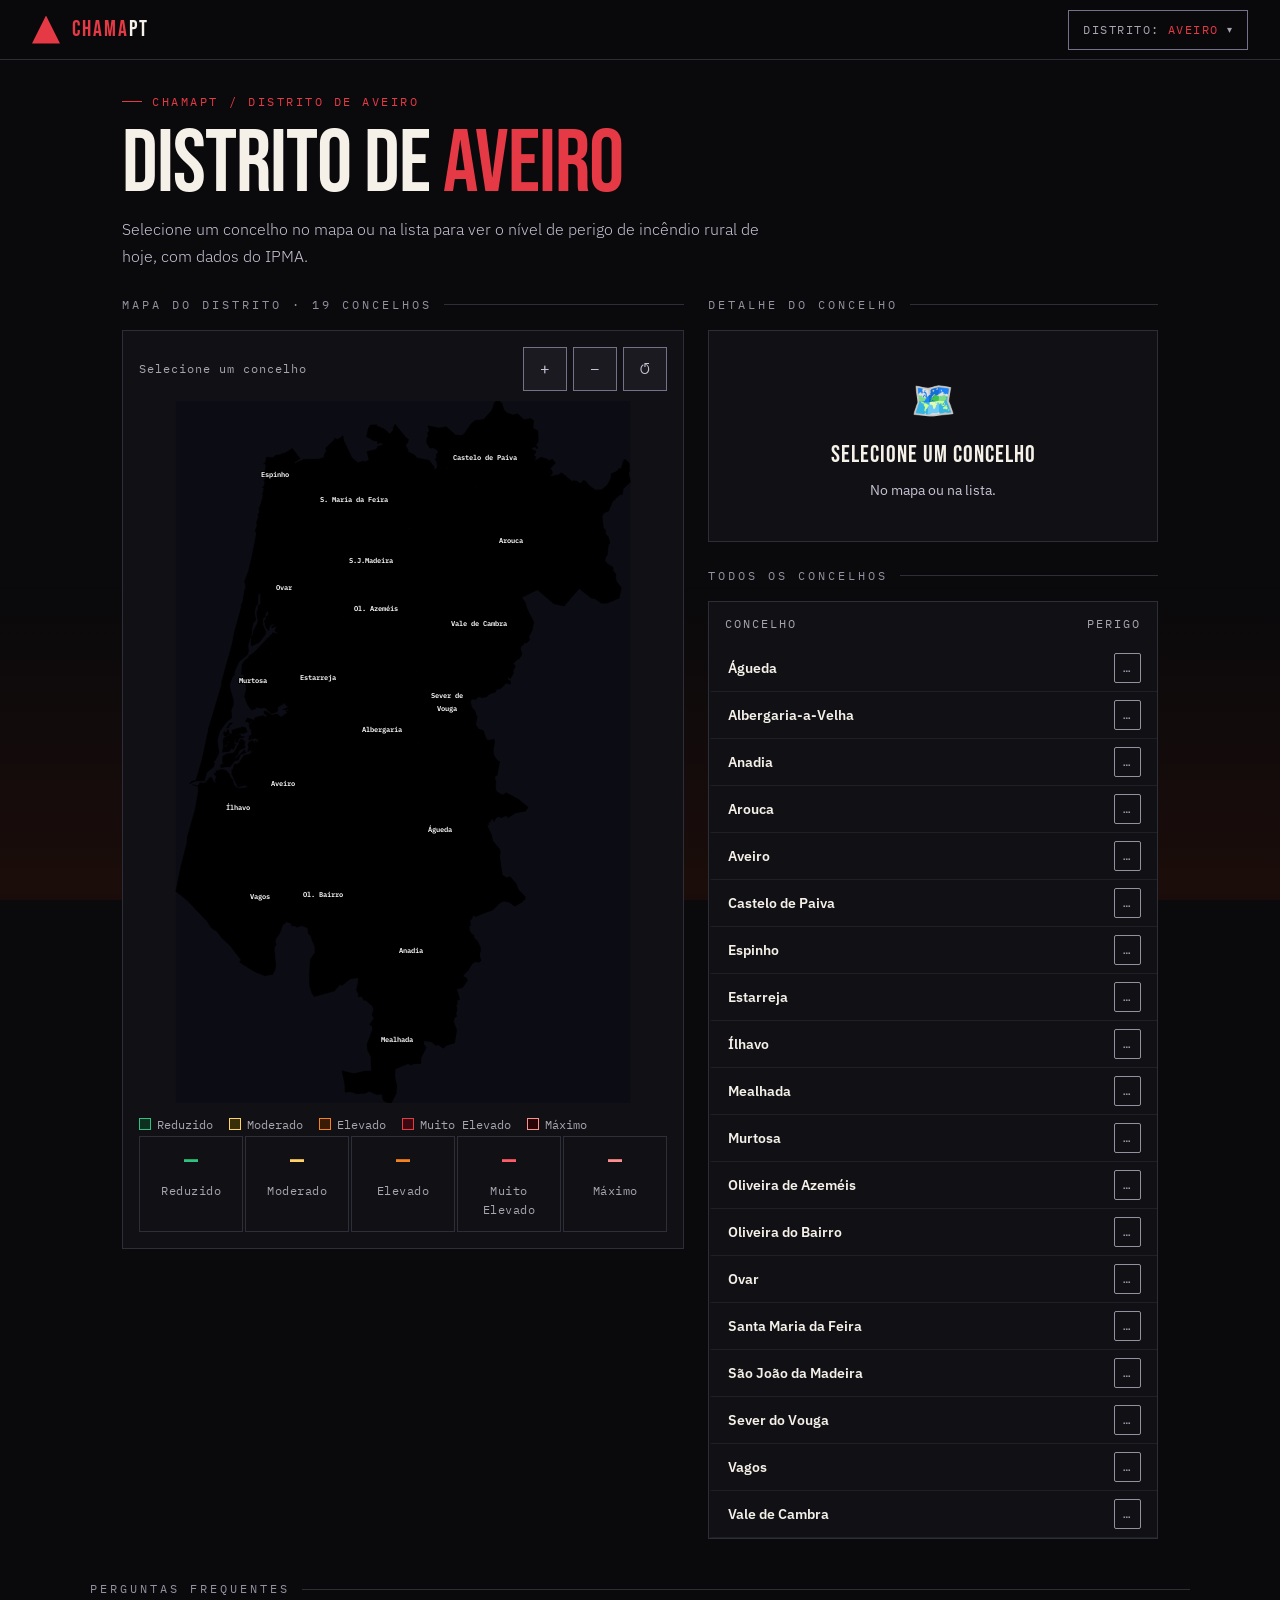
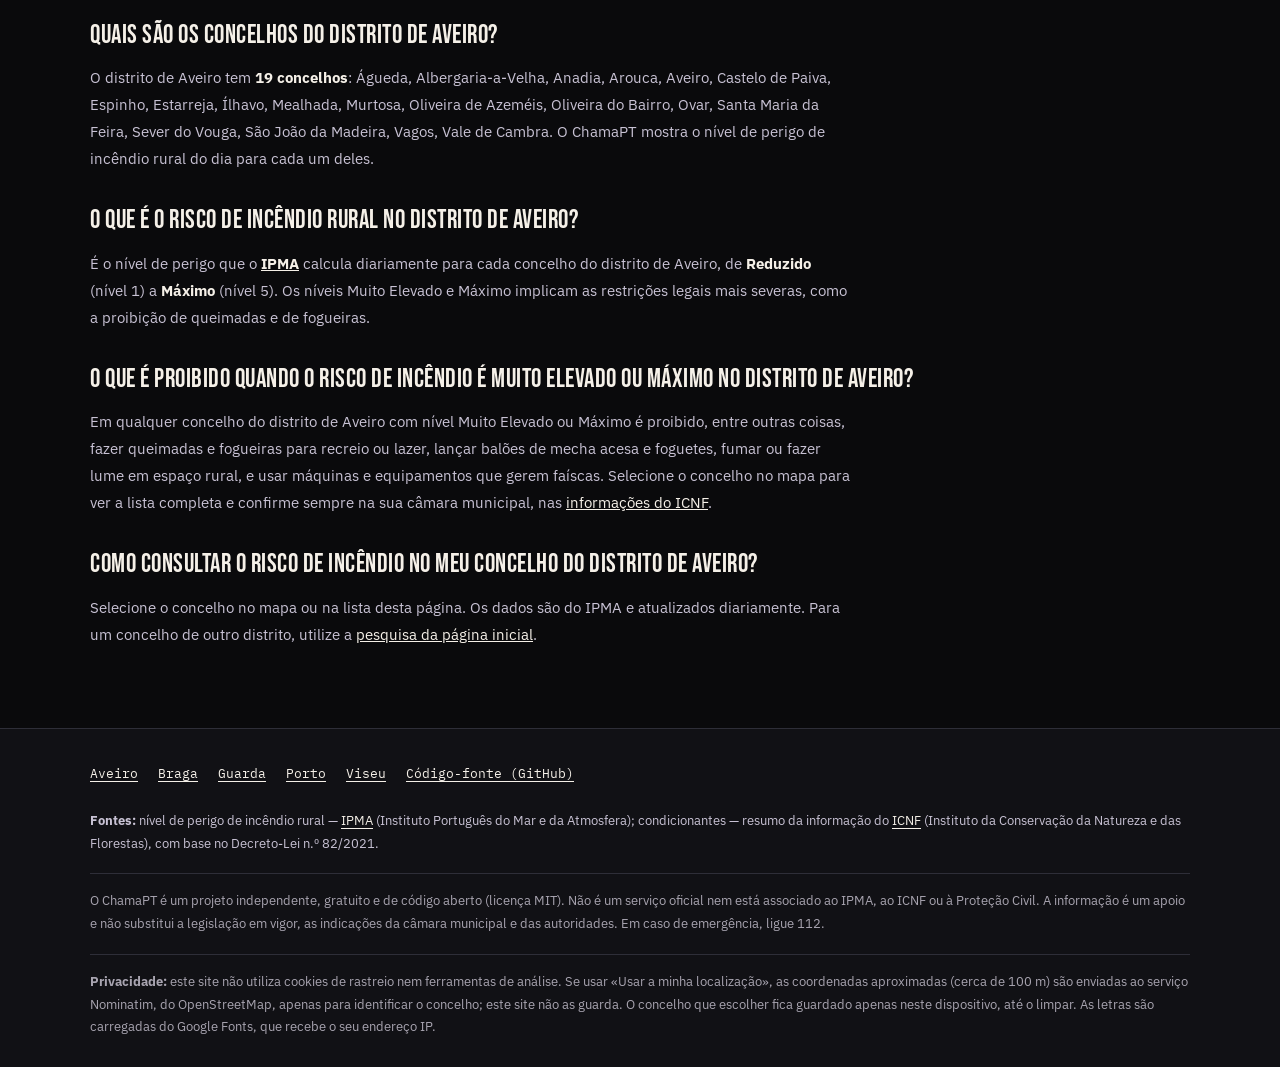
==== commit e253c772: "Add files via upload" ====
--- a/aveiro/index.html
+++ b/aveiro/index.html
@@ -292,7 +292,7 @@
   <div class="footer-in">
     <nav aria-label="Risco de incêndio por distrito">
       <p class="sr-only">Distritos com página dedicada</p>
-      <ul class="footer-nav"><li><a href="/aveiro/">Aveiro</a></li><li><a href="/guarda/">Guarda</a></li><li><a href="/porto/">Porto</a></li><li><a href="/viseu/">Viseu</a></li><li><a href="https://github.com/Chama-PT/Chama-PT.github.io" target="_blank" rel="noopener noreferrer">Código-fonte (GitHub)</a></li></ul>
+      <ul class="footer-nav"><li><a href="/aveiro/">Aveiro</a></li><li><a href="/braga/">Braga</a></li><li><a href="/guarda/">Guarda</a></li><li><a href="/porto/">Porto</a></li><li><a href="/viseu/">Viseu</a></li><li><a href="https://github.com/Chama-PT/Chama-PT.github.io" target="_blank" rel="noopener noreferrer">Código-fonte (GitHub)</a></li></ul>
     </nav>
     <p><strong>Fontes:</strong> nível de perigo de incêndio rural — <a href="https://www.ipma.pt/" target="_blank" rel="noopener noreferrer">IPMA</a> (Instituto Português do Mar e da Atmosfera); condicionantes — resumo da informação do <a href="https://fogos.icnf.pt/SGIF2010/InformacaoPublicaDados/Condicionantes_PerigoIncendiosRural.pdf" target="_blank" rel="noopener noreferrer">ICNF</a> (Instituto da Conservação da Natureza e das Florestas), com base no Decreto-Lei n.º 82/2021.</p>
     <p class="footer-legal">O ChamaPT é um projeto independente, gratuito e de código aberto (licença MIT). Não é um serviço oficial nem está associado ao IPMA, ao ICNF ou à Proteção Civil. A informação é um apoio e não substitui a legislação em vigor, as indicações da câmara municipal e das autoridades. Em caso de emergência, ligue 112.</p>
